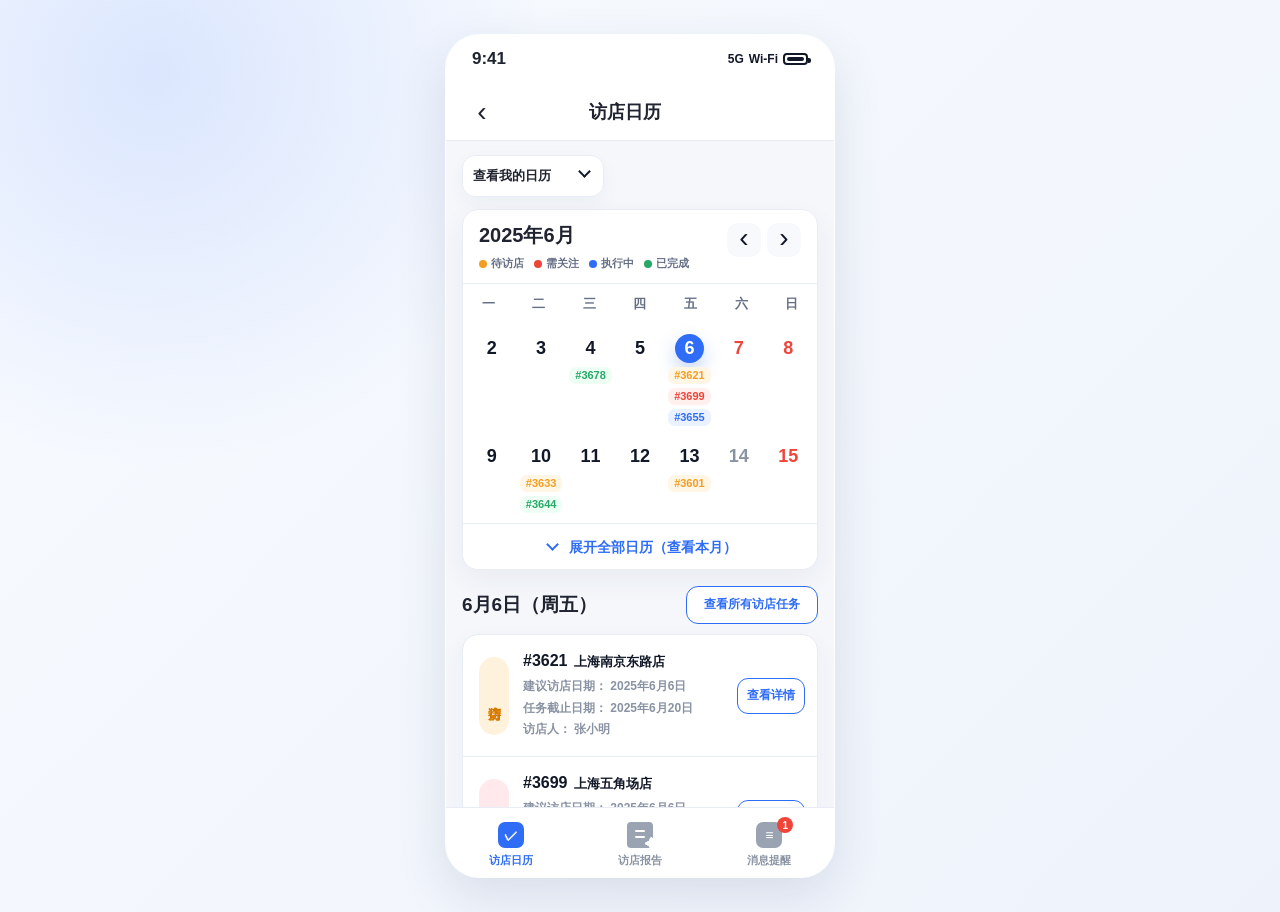
==== index.html @ 5f5a7e53 "separate visual module score" ====
<!doctype html><html lang="zh-CN"><meta charset="utf-8"><meta name="viewport" content="width=device-width,initial-scale=1"><title>访店任务最终交互原型</title><style>html,body{margin:0;min-height:100%;background:#eef1f6;font-family:-apple-system,BlinkMacSystemFont,"Segoe UI",sans-serif}.loading{min-height:100vh;display:grid;place-items:center;color:#4f596a;font-size:16px;font-weight:700}</style><div class="loading">原型加载中...</div><script src="./payload-00.js?v=25fa9afedd"></script><script src="./payload-01.js?v=25fa9afedd"></script><script src="./payload-02.js?v=25fa9afedd"></script><script src="./payload-03.js?v=25fa9afedd"></script><script src="./payload-04.js?v=25fa9afedd"></script><script src="./payload-05.js?v=25fa9afedd"></script><script src="./payload-06.js?v=25fa9afedd"></script><script src="./payload-07.js?v=25fa9afedd"></script><script src="./payload-08.js?v=25fa9afedd"></script><script src="./payload-09.js?v=25fa9afedd"></script><script src="./payload-10.js?v=25fa9afedd"></script><script>(async()=>{try{const data=window.__WATSONS_PAYLOAD__||"";const bytes=Uint8Array.from(atob(data),c=>c.charCodeAt(0));if(!("DecompressionStream"in window)){document.querySelector(".loading").textContent="当前浏览器版本过低，请使用最新版 Chrome、Edge 或 Safari 打开。";return}const stream=new Blob([bytes]).stream().pipeThrough(new DecompressionStream("gzip"));const page=await new Response(stream).text();document.open();document.write(page);document.close()}catch(e){document.querySelector(".loading").textContent="原型加载失败，请刷新后重试。";console.error(e)}})()</script></html>
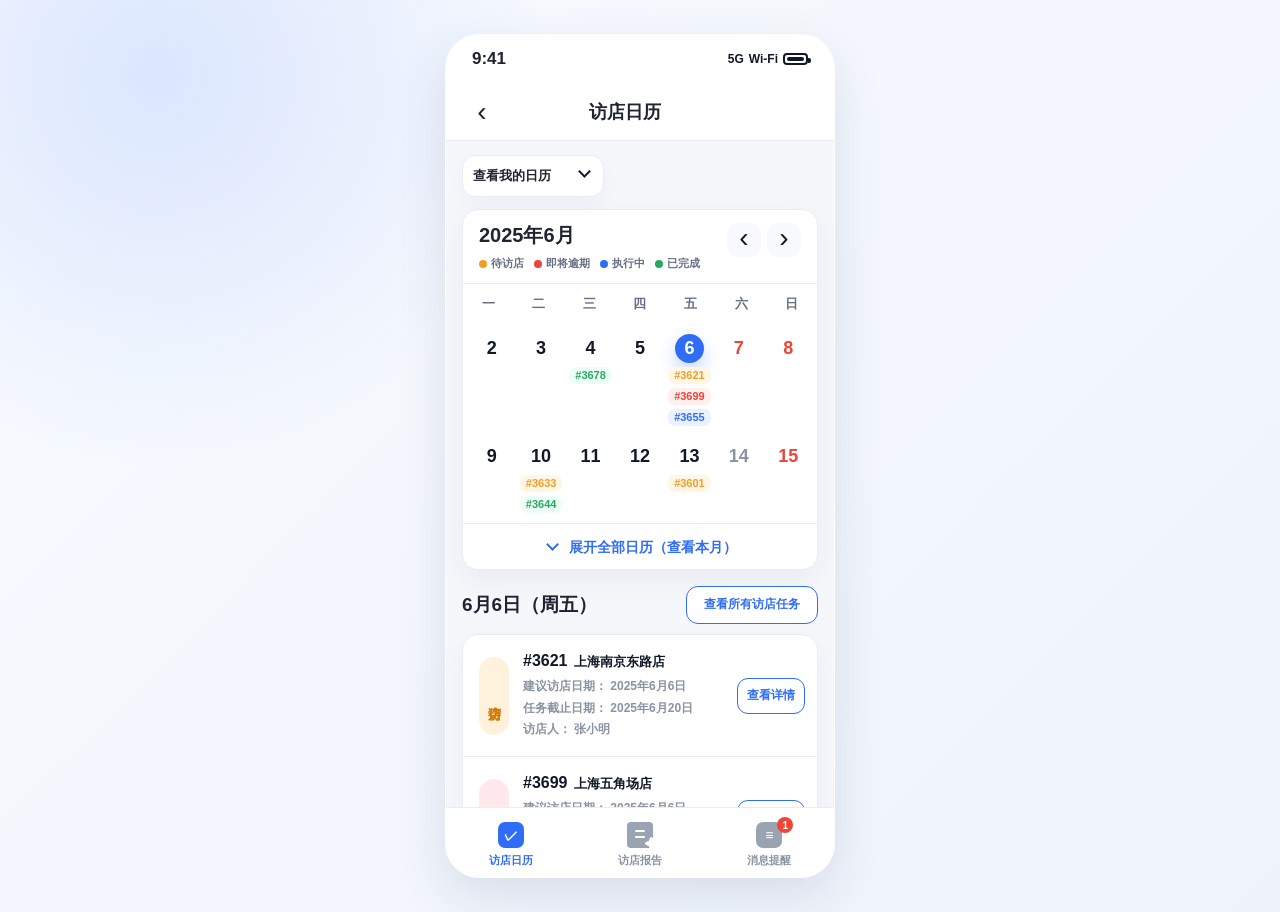
==== commit 7aa60820: "Update visit assistant prototype" ====
--- a/index.html
+++ b/index.html
@@ -1 +1 @@
-<!doctype html><html lang="zh-CN"><meta charset="utf-8"><meta name="viewport" content="width=device-width,initial-scale=1"><title>访店任务最终交互原型</title><style>html,body{margin:0;min-height:100%;background:#eef1f6;font-family:-apple-system,BlinkMacSystemFont,"Segoe UI",sans-serif}.loading{min-height:100vh;display:grid;place-items:center;color:#4f596a;font-size:16px;font-weight:700}</style><div class="loading">原型加载中...</div><script src="./payload-00.js?v=25fa9afedd"></script><script src="./payload-01.js?v=25fa9afedd"></script><script src="./payload-02.js?v=25fa9afedd"></script><script src="./payload-03.js?v=25fa9afedd"></script><script src="./payload-04.js?v=25fa9afedd"></script><script src="./payload-05.js?v=25fa9afedd"></script><script src="./payload-06.js?v=25fa9afedd"></script><script src="./payload-07.js?v=25fa9afedd"></script><script src="./payload-08.js?v=25fa9afedd"></script><script src="./payload-09.js?v=25fa9afedd"></script><script src="./payload-10.js?v=25fa9afedd"></script><script>(async()=>{try{const data=window.__WATSONS_PAYLOAD__||"";const bytes=Uint8Array.from(atob(data),c=>c.charCodeAt(0));if(!("DecompressionStream"in window)){document.querySelector(".loading").textContent="当前浏览器版本过低，请使用最新版 Chrome、Edge 或 Safari 打开。";return}const stream=new Blob([bytes]).stream().pipeThrough(new DecompressionStream("gzip"));const page=await new Response(stream).text();document.open();document.write(page);document.close()}catch(e){document.querySelector(".loading").textContent="原型加载失败，请刷新后重试。";console.error(e)}})()</script></html>+<!doctype html><html lang="zh-CN"><meta charset="utf-8"><meta name="viewport" content="width=device-width,initial-scale=1"><title>访店任务最终交互原型</title><style>html,body{margin:0;min-height:100%;background:#eef1f6;font-family:-apple-system,BlinkMacSystemFont,"Segoe UI",sans-serif}.loading{min-height:100vh;display:grid;place-items:center;color:#4f596a;font-size:16px;font-weight:700}</style><div class="loading">原型加载中...</div><script src="./payload-00.js?v=18751916fa"></script><script src="./payload-01.js?v=18751916fa"></script><script src="./payload-02.js?v=18751916fa"></script><script src="./payload-03.js?v=18751916fa"></script><script src="./payload-04.js?v=18751916fa"></script><script src="./payload-05.js?v=18751916fa"></script><script src="./payload-06.js?v=18751916fa"></script><script src="./payload-07.js?v=18751916fa"></script><script src="./payload-08.js?v=18751916fa"></script><script src="./payload-09.js?v=18751916fa"></script><script>(async()=>{try{const data=window.__WATSONS_PAYLOAD__||"";const bytes=Uint8Array.from(atob(data),c=>c.charCodeAt(0));if (!("DecompressionStream" in window)){document.querySelector(".loading").textContent="当前浏览器版本过低，请使用最新版 Chrome、Edge 或 Safari 打开。";return}const stream=new Blob([bytes]).stream().pipeThrough(new DecompressionStream("gzip"));const page=await new Response(stream).text();document.open();document.write(page);document.close()}catch(e){document.querySelector(".loading").textContent="原型加载失败，请刷新后重试。";console.error(e)}})()</script></html>
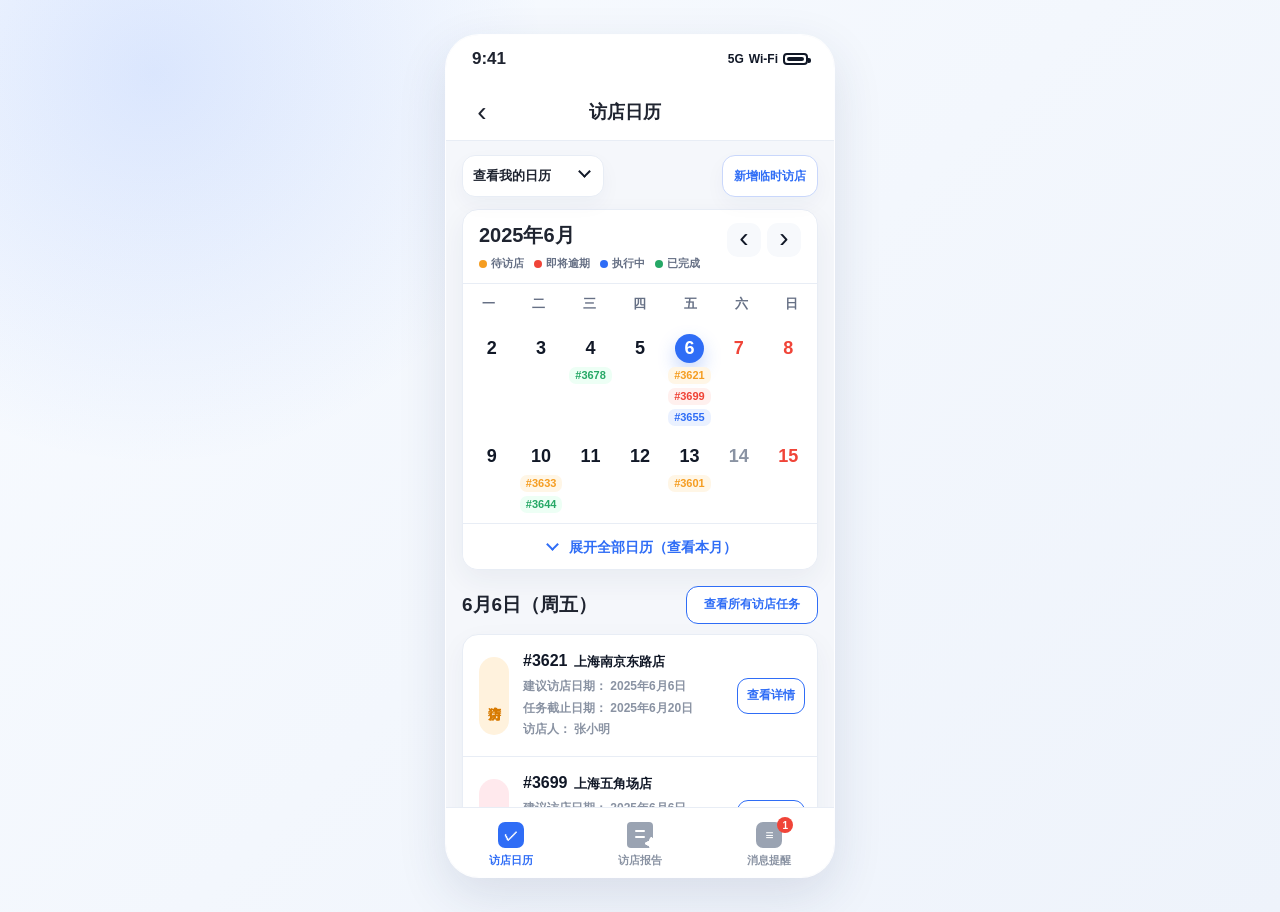
==== commit 1180b861: "Update visit assistant prototype" ====
--- a/index.html
+++ b/index.html
@@ -1 +1 @@
-<!doctype html><html lang="zh-CN"><meta charset="utf-8"><meta name="viewport" content="width=device-width,initial-scale=1"><title>访店任务最终交互原型</title><style>html,body{margin:0;min-height:100%;background:#eef1f6;font-family:-apple-system,BlinkMacSystemFont,"Segoe UI",sans-serif}.loading{min-height:100vh;display:grid;place-items:center;color:#4f596a;font-size:16px;font-weight:700}</style><div class="loading">原型加载中...</div><script src="./payload-00.js?v=18751916fa"></script><script src="./payload-01.js?v=18751916fa"></script><script src="./payload-02.js?v=18751916fa"></script><script src="./payload-03.js?v=18751916fa"></script><script src="./payload-04.js?v=18751916fa"></script><script src="./payload-05.js?v=18751916fa"></script><script src="./payload-06.js?v=18751916fa"></script><script src="./payload-07.js?v=18751916fa"></script><script src="./payload-08.js?v=18751916fa"></script><script src="./payload-09.js?v=18751916fa"></script><script>(async()=>{try{const data=window.__WATSONS_PAYLOAD__||"";const bytes=Uint8Array.from(atob(data),c=>c.charCodeAt(0));if (!("DecompressionStream" in window)){document.querySelector(".loading").textContent="当前浏览器版本过低，请使用最新版 Chrome、Edge 或 Safari 打开。";return}const stream=new Blob([bytes]).stream().pipeThrough(new DecompressionStream("gzip"));const page=await new Response(stream).text();document.open();document.write(page);document.close()}catch(e){document.querySelector(".loading").textContent="原型加载失败，请刷新后重试。";console.error(e)}})()</script></html>+<!doctype html><html lang="zh-CN"><meta charset="utf-8"><meta name="viewport" content="width=device-width,initial-scale=1"><title>访店任务最终交互原型</title><style>html,body{margin:0;min-height:100%;background:#eef1f6;font-family:-apple-system,BlinkMacSystemFont,"Segoe UI",sans-serif}.loading{min-height:100vh;display:grid;place-items:center;color:#4f596a;font-size:16px;font-weight:700}</style><div class="loading">原型加载中...</div><script src="./payload-00.js?v=dee53dd310"></script><script src="./payload-01.js?v=dee53dd310"></script><script src="./payload-02.js?v=dee53dd310"></script><script src="./payload-03.js?v=dee53dd310"></script><script src="./payload-04.js?v=dee53dd310"></script><script src="./payload-05.js?v=dee53dd310"></script><script src="./payload-06.js?v=dee53dd310"></script><script src="./payload-07.js?v=dee53dd310"></script><script src="./payload-08.js?v=dee53dd310"></script><script src="./payload-09.js?v=dee53dd310"></script><script src="./payload-10.js?v=dee53dd310"></script><script src="./payload-11.js?v=dee53dd310"></script><script>(async()=>{try{const data=window.__WATSONS_PAYLOAD__||"";const bytes=Uint8Array.from(atob(data),c=>c.charCodeAt(0));if (!("DecompressionStream" in window)){document.querySelector(".loading").textContent="当前浏览器版本过低，请使用最新版 Chrome、Edge 或 Safari 打开。";return}const stream=new Blob([bytes]).stream().pipeThrough(new DecompressionStream("gzip"));const page=await new Response(stream).text();document.open();document.write(page);document.close()}catch(e){document.querySelector(".loading").textContent="原型加载失败，请刷新后重试。";console.error(e)}})()</script></html>
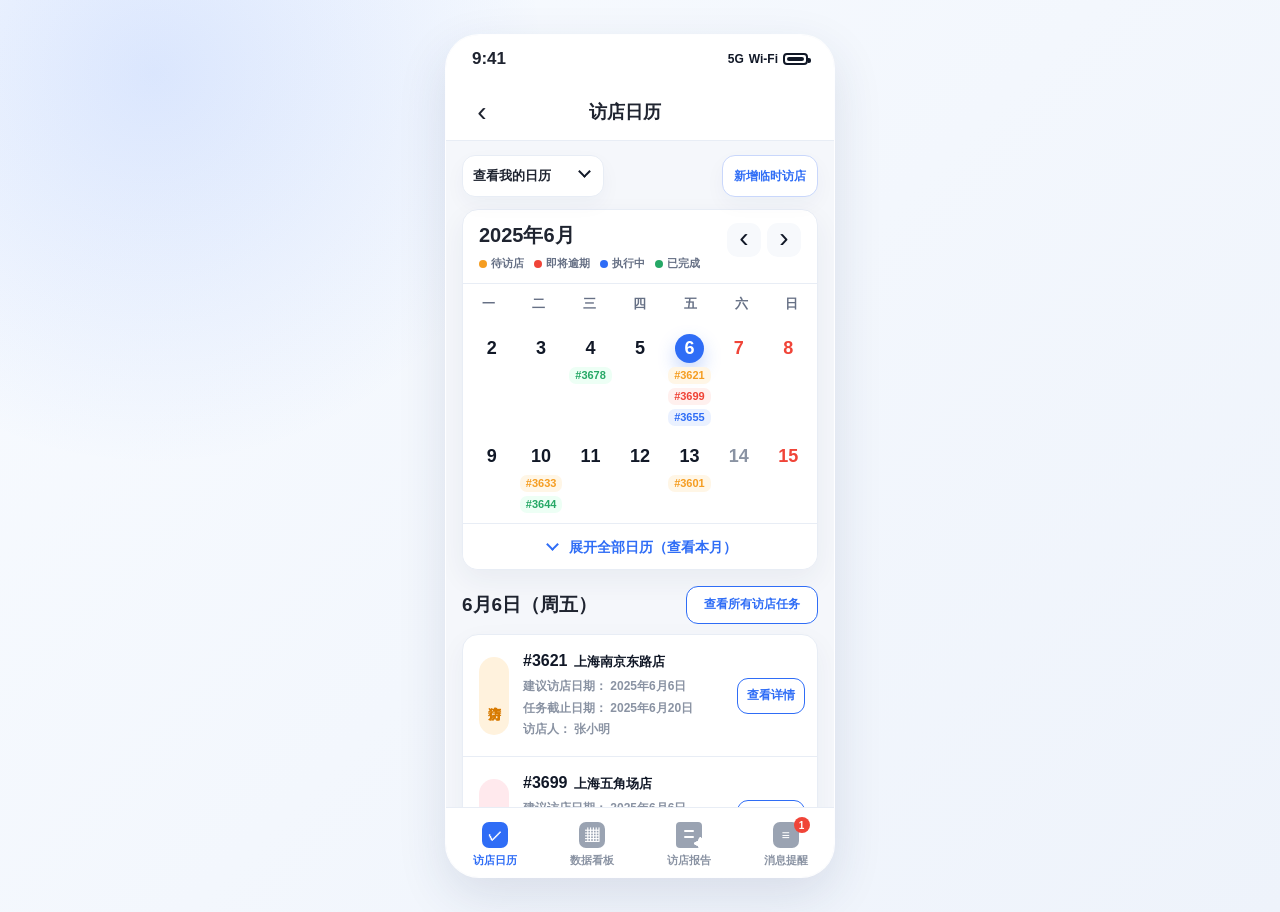
==== commit 8eb0347f: "Sync latest mobile prototype" ====
--- a/index.html
+++ b/index.html
@@ -1 +1,1549 @@
-<!doctype html><html lang="zh-CN"><meta charset="utf-8"><meta name="viewport" content="width=device-width,initial-scale=1"><title>访店任务最终交互原型</title><style>html,body{margin:0;min-height:100%;background:#eef1f6;font-family:-apple-system,BlinkMacSystemFont,"Segoe UI",sans-serif}.loading{min-height:100vh;display:grid;place-items:center;color:#4f596a;font-size:16px;font-weight:700}</style><div class="loading">原型加载中...</div><script src="./payload-00.js?v=dee53dd310"></script><script src="./payload-01.js?v=dee53dd310"></script><script src="./payload-02.js?v=dee53dd310"></script><script src="./payload-03.js?v=dee53dd310"></script><script src="./payload-04.js?v=dee53dd310"></script><script src="./payload-05.js?v=dee53dd310"></script><script src="./payload-06.js?v=dee53dd310"></script><script src="./payload-07.js?v=dee53dd310"></script><script src="./payload-08.js?v=dee53dd310"></script><script src="./payload-09.js?v=dee53dd310"></script><script src="./payload-10.js?v=dee53dd310"></script><script src="./payload-11.js?v=dee53dd310"></script><script>(async()=>{try{const data=window.__WATSONS_PAYLOAD__||"";const bytes=Uint8Array.from(atob(data),c=>c.charCodeAt(0));if (!("DecompressionStream" in window)){document.querySelector(".loading").textContent="当前浏览器版本过低，请使用最新版 Chrome、Edge 或 Safari 打开。";return}const stream=new Blob([bytes]).stream().pipeThrough(new DecompressionStream("gzip"));const page=await new Response(stream).text();document.open();document.write(page);document.close()}catch(e){document.querySelector(".loading").textContent="原型加载失败，请刷新后重试。";console.error(e)}})()</script></html>+<!doctype html>
+<html lang="zh-CN">
+  <head>
+    <meta charset="UTF-8" />
+    <meta name="viewport" content="width=device-width, initial-scale=1.0" />
+    <title>访店任务最终交互原型</title>
+    <link rel="stylesheet" href="./styles.css" />
+    <link rel="stylesheet" href="./final.css" />
+  </head>
+  <body>
+    <main class="stage">
+      <section class="phone" aria-label="访店任务最终交互原型">
+        <div id="calendarPage" class="screen calendar-page">
+          <div class="status">
+            <span>9:41</span>
+            <div class="signal"><span>5G</span><span>Wi-Fi</span><span class="battery"></span></div>
+          </div>
+          <div class="nav calendar-nav">
+            <button type="button" class="back" aria-label="返回">‹</button>
+            <div class="nav-title">访店日历</div>
+          </div>
+
+          <div class="calendar-content">
+            <div class="filter-row">
+              <button class="filter-pill" type="button" data-action="toggle-calendar-mode">
+                <span id="modeLabel">查看我的日历</span>
+                <span class="chevron">⌄</span>
+              </button>
+              <button id="addAdHocButton" class="calendar-add-task-button" type="button" data-action="open-ad-hoc-drawer" hidden>新增临时访店</button>
+              <button id="teamControl" class="filter-pill member-filter" type="button" data-action="toggle-member-panel" hidden>
+                <span id="memberSummary">选择成员</span>
+                <span class="filter-icon"></span>
+              </button>
+            </div>
+            <section class="calendar-card" aria-label="2025年6月访店日历">
+              <div class="month-row">
+                <div class="month-main">
+                  <h2>2025年6月</h2>
+                  <section class="calendar-legend" aria-label="访店任务状态颜色说明">
+                    <span><i class="orange"></i>待访店</span>
+                    <span><i class="red"></i>即将逾期</span>
+                    <span><i class="blue"></i>执行中</span>
+                    <span><i class="green"></i>已完成</span>
+                  </section>
+                </div>
+                <div class="month-arrows"><button type="button">‹</button><button type="button">›</button></div>
+              </div>
+              <div class="week-row">
+                <span>一</span><span>二</span><span>三</span><span>四</span><span>五</span><span>六</span><span>日</span>
+              </div>
+              <div id="calendarGrid" class="calendar-grid"></div>
+              <button id="calendarToggle" class="calendar-toggle" type="button" data-action="toggle-expand"></button>
+            </section>
+
+            <section class="list-header">
+              <h2>6月6日（周五）</h2>
+              <button id="allTasksButton" class="outline-action" type="button" data-action="open-task-list">查看所有访店任务</button>
+            </section>
+            <nav id="teamStatusFilter" class="status-filter" aria-label="团队任务状态筛选" hidden>
+              <button class="active" type="button" data-action="filter-status" data-status-filter="all">全部 <span>5</span></button>
+              <button type="button" data-action="filter-status" data-status-filter="red">即将逾期 <span>1</span></button>
+              <button type="button" data-action="filter-status" data-status-filter="orange">待访店 <span>2</span></button>
+              <button type="button" data-action="filter-status" data-status-filter="blue">执行中 <span>1</span></button>
+              <button type="button" data-action="filter-status" data-status-filter="green">已完成 <span>1</span></button>
+            </nav>
+
+            <section id="taskList" class="calendar-task-list" aria-label="6月6日访店任务"></section>
+          </div>
+
+          <div id="modeMenu" class="mode-menu" hidden>
+            <button type="button" data-mode="mine">查看我的日历</button>
+            <button type="button" data-mode="team">查看团队日历</button>
+          </div>
+
+          <div id="memberPanel" class="panel-backdrop" hidden>
+            <div class="member-panel" role="dialog" aria-label="选择成员">
+              <div class="panel-header">
+                <strong>选择成员</strong>
+                <button type="button" class="icon-button" data-action="close-member-panel" aria-label="关闭">×</button>
+              </div>
+              <div class="tree">
+                <label class="tree-row level-1">
+                  <input type="checkbox" checked disabled />
+                  <span>Sucy He</span>
+                </label>
+                <label class="tree-row level-2">
+                  <input type="checkbox" checked disabled />
+                  <span>张小明</span>
+                </label>
+                <label class="tree-row level-3">
+                  <input type="checkbox" value="李四" />
+                  <span>李四</span>
+                </label>
+                <label class="tree-row level-3">
+                  <input type="checkbox" value="王洋" />
+                  <span>王洋</span>
+                </label>
+                <label class="tree-row level-3">
+                  <input type="checkbox" value="张伟" />
+                  <span>张伟</span>
+                </label>
+              </div>
+              <button type="button" class="primary-action" data-action="apply-members">确定</button>
+            </div>
+          </div>
+
+          <div id="adHocTaskDrawer" class="task-tag-backdrop" hidden>
+            <button class="task-tag-mask" type="button" data-action="close-ad-hoc-drawer" aria-label="关闭创建临访任务"></button>
+            <section class="task-tag-drawer ad-hoc-drawer" role="dialog" aria-modal="true" aria-labelledby="adHocTaskDrawerTitle">
+              <div class="drawer-handle" aria-hidden="true"></div>
+              <header class="task-tag-drawer-head">
+                <div>
+                  <h2 id="adHocTaskDrawerTitle">创建临时访店任务</h2>
+                </div>
+                <button type="button" data-action="close-ad-hoc-drawer" aria-label="关闭">×</button>
+              </header>
+              <div class="ad-hoc-form">
+                <label for="adHocStore">选择门店</label>
+                <select id="adHocStore" aria-label="选择门店">
+                  <option>上海南京东路店</option>
+                  <option>上海静安寺店</option>
+                  <option>上海中山公园店</option>
+                </select>
+                <label for="adHocVisitDate">访店日期</label>
+                <input id="adHocVisitDate" type="date" min="2025-06-06" max="2025-06-20" value="2025-06-06" />
+                <p id="adHocTaskError" class="ad-hoc-error" hidden>请选择当天至未来14天内的日期</p>
+                <div class="ad-hoc-check-section">
+                  <div class="ad-hoc-check-head">
+                    <label for="adHocCheckItemSearch">选择检查项 <span id="adHocCheckItemCount">已选 0 项</span></label>
+                    <button type="button" class="ad-hoc-select-all" data-action="select-all-ad-hoc-check-items">全选</button>
+                  </div>
+                  <div class="ad-hoc-check-search">
+                    <span class="search-icon" aria-hidden="true"></span>
+                    <input id="adHocCheckItemSearch" type="search" placeholder="搜索检查项" autocomplete="off" />
+                  </div>
+                  <div id="adHocCheckItems" class="ad-hoc-check-list" role="group" aria-label="可选检查项"></div>
+                  <p id="adHocCheckItemError" class="ad-hoc-error" hidden>请至少选择 1 项检查项</p>
+                  <template id="adHocCheckItemTemplate"><label data-action="toggle-ad-hoc-check-item"></label></template>
+                </div>
+              </div>
+              <div class="task-tag-drawer-actions">
+                <button type="button" class="drawer-cancel" data-action="close-ad-hoc-drawer">取消</button>
+                <button type="button" class="drawer-submit" data-action="submit-ad-hoc-task">创建临访任务</button>
+              </div>
+            </section>
+          </div>
+
+          <nav class="tabbar">
+            <div class="tab" data-tab="calendar" data-action="back-to-calendar"><b>✓</b><span>访店日历</span></div>
+            <div class="tab" data-tab="dashboard" data-action="open-dashboard"><b>▦</b><span>数据看板</span></div>
+            <div class="tab" data-tab="report" data-action="open-report-list"><b>▣</b><span>访店报告</span></div>
+            <div class="tab" data-tab="message"><span class="badge">1</span><b>≡</b><span>消息提醒</span></div>
+          </nav>
+        </div>
+
+        <div id="dashboardPage" class="screen dashboard-page" hidden>
+          <div class="status">
+            <span>9:41</span>
+            <div class="signal"><span>5G</span><span>Wi-Fi</span><span class="battery"></span></div>
+          </div>
+          <div class="nav dashboard-nav">
+            <button type="button" class="back" data-action="back-from-dashboard" aria-label="返回访店日历">‹</button>
+            <div class="nav-title">数据看板</div>
+            <button class="dashboard-refresh" type="button" data-action="refresh-dashboard" aria-label="刷新数据">↻</button>
+          </div>
+          <div class="dashboard-content">
+            <div class="dashboard-filter-bar" aria-label="看板首屏筛选">
+              <button id="dashboardStructureFilter" class="dashboard-filter-control" type="button" data-action="open-dashboard-filter-drawer" data-dashboard-focus="structure">
+                <span class="filter-control-icon structure-icon">⌘</span>
+                <span><small>架构</small><strong id="dashboardStructureValue">CM · 4人</strong></span>
+                <i>⌄</i>
+              </button>
+              <button id="dashboardTimeFilter" class="dashboard-filter-control" type="button" data-action="open-dashboard-filter-drawer" data-dashboard-focus="time">
+                <span class="filter-control-icon time-icon">◷</span>
+                <span><small>时间</small><strong id="dashboardTimeValue">近14天</strong></span>
+                <i>⌄</i>
+              </button>
+            </div>
+
+            <section class="dashboard-section dashboard-core-section" aria-labelledby="dashboardCoreTitle">
+              <div class="dashboard-section-head">
+                <div><h2 id="dashboardCoreTitle">业务总览</h2></div>
+                <span class="dashboard-scope-label">核心指标</span>
+              </div>
+              <div class="dashboard-metric-grid">
+                <article class="dashboard-metric-card"><span class="metric-icon blue">店</span><small>店铺总数</small><strong>86</strong><em>权限范围内</em></article>
+                <article class="dashboard-metric-card"><span class="metric-icon green">访</span><small>访店总数</small><strong>85</strong><em>近14天已完成</em></article>
+                <article class="dashboard-metric-card emphasis"><span class="metric-icon orange">率</span><small>访店覆盖率</small><strong>99<span>%</span></strong><em>已访店 / 应访店</em></article>
+                <article class="dashboard-metric-card"><span class="metric-icon red">调</span><small>需整改店铺数</small><strong>68</strong><em>存在未闭环问题</em></article>
+                <article class="dashboard-metric-card"><span class="metric-icon violet">✓</span><small>已整改店铺数</small><strong>17</strong><em>已完成批核</em></article>
+                <article class="dashboard-metric-card emphasis"><span class="metric-icon pink">率</span><small>店铺整改完成率</small><strong>25<span>%</span></strong><em>已整改 / 需整改</em></article>
+              </div>
+            </section>
+
+            <section class="dashboard-alert-card" aria-label="异常情况">
+              <span class="alert-mark">!</span>
+              <div><strong>异常情况</strong><p>3 家门店任务即将逾期，12 项整改待跟进</p></div>
+              <button type="button" data-action="open-task-list">查看</button>
+            </section>
+
+            <section class="dashboard-section dashboard-ranking-section" aria-labelledby="dashboardRankingTitle">
+              <div class="dashboard-section-head">
+                <div><h2 id="dashboardRankingTitle">区域排行榜</h2></div>
+                <button class="dashboard-drill-back" type="button" data-action="drill-dashboard-region" data-drill="back" hidden>返回上级</button>
+              </div>
+              <div class="dashboard-ranking-tabs" role="tablist" aria-label="排行榜指标">
+                <button class="active" type="button" data-action="switch-dashboard-ranking" data-ranking="coverage">访店覆盖率</button>
+                <button type="button" data-action="switch-dashboard-ranking" data-ranking="rectification">整改完成率</button>
+              </div>
+              <div id="dashboardRankingList" class="dashboard-ranking-list"></div>
+            </section>
+
+            <section class="dashboard-section dashboard-issue-section" aria-labelledby="dashboardIssueTitle">
+              <div class="dashboard-section-head"><div><span class="dashboard-eyebrow">问题分布</span><h2 id="dashboardIssueTitle">高频问题 TOP10</h2></div><span class="dashboard-count-label">整改次数</span></div>
+              <div id="dashboardIssueList" class="dashboard-issue-list"></div>
+            </section>
+          </div>
+
+          <div id="dashboardMoreDrawer" class="dashboard-drawer-backdrop" hidden>
+            <button class="dashboard-drawer-mask" type="button" data-action="close-dashboard-filter-drawer" aria-label="关闭看板筛选"></button>
+            <section class="dashboard-more-drawer" role="dialog" aria-modal="true" aria-labelledby="dashboardDrawerTitle">
+              <div class="drawer-handle" aria-hidden="true"></div>
+              <header class="dashboard-drawer-head"><div><h2 id="dashboardDrawerTitle">数据看板筛选</h2></div><button type="button" data-action="close-dashboard-filter-drawer" aria-label="关闭">×</button></header>
+              <div class="dashboard-drawer-scroll">
+                <section class="dashboard-filter-group" data-dashboard-group="structure">
+                  <div class="dashboard-filter-group-head"><strong>架构</strong><span>先选身份，再选人员</span></div>
+                  <div id="dashboardIdentityChoices" class="dashboard-identity-choices" aria-label="选择身份">
+                    <button type="button" data-action="choose-dashboard-identity" data-identity="SOC">SOC</button>
+                    <button class="selected" type="button" data-action="choose-dashboard-identity" data-identity="CM">CM</button>
+                    <button type="button" data-action="choose-dashboard-identity" data-identity="AM">AM</button>
+                    <button type="button" data-action="choose-dashboard-identity" data-identity="STORE">STORE</button>
+                  </div>
+                  <div id="dashboardPersonnelList" class="dashboard-personnel-list" aria-label="选择人员"></div>
+                  <p class="dashboard-architecture-tip">支持多选；默认展示当前身份下的全部人员</p>
+                </section>
+                <section class="dashboard-filter-group"><div class="dashboard-filter-group-head"><strong>门店类型</strong><span>可多选</span></div><div class="dashboard-choice-wrap"><button class="selected" type="button" data-action="choose-dashboard-filter" data-filter-key="storeType" data-filter-value="实体店">实体店</button><button type="button" data-action="choose-dashboard-filter" data-filter-key="storeType" data-filter-value="快闪店">快闪店</button><button type="button" data-action="choose-dashboard-filter" data-filter-key="storeType" data-filter-value="闪电仓">闪电仓</button></div></section>
+                <section class="dashboard-filter-group"><div class="dashboard-filter-group-head"><strong>访店角色</strong><span>谁去访店</span></div><div class="dashboard-choice-wrap"><button class="selected" type="button" data-action="choose-dashboard-filter" data-filter-key="role" data-filter-value="AM">AM</button><button class="selected" type="button" data-action="choose-dashboard-filter" data-filter-key="role" data-filter-value="CM">CM</button></div></section>
+                <section class="dashboard-filter-group"><div class="dashboard-filter-group-head"><strong>访店模板</strong><span>可多选</span></div><div class="dashboard-choice-wrap"><button class="selected" type="button" data-action="choose-dashboard-filter" data-filter-key="template" data-filter-value="全部模板">全部模板</button><button type="button" data-action="choose-dashboard-filter" data-filter-key="template" data-filter-value="AM常规访店">AM常规访店</button><button type="button" data-action="choose-dashboard-filter" data-filter-key="template" data-filter-value="CM管理访店">CM管理访店</button></div></section>
+                <section class="dashboard-filter-group"><div class="dashboard-filter-group-head"><strong>访店计划</strong><span>可多选</span></div><div class="dashboard-choice-wrap"><button class="selected" type="button" data-action="choose-dashboard-filter" data-filter-key="plan" data-filter-value="全部计划">全部计划</button><button type="button" data-action="choose-dashboard-filter" data-filter-key="plan" data-filter-value="PLAN-2026Q1">PLAN-2026Q1</button></div></section>
+                <section class="dashboard-filter-group" data-dashboard-group="time"><div class="dashboard-filter-group-head"><strong>时间</strong><span>默认近14天</span></div><div class="dashboard-choice-grid dashboard-time-choices"><button type="button" data-action="choose-dashboard-filter" data-filter-key="time" data-filter-value="近7天">近7天</button><button class="selected" type="button" data-action="choose-dashboard-filter" data-filter-key="time" data-filter-value="近14天">近14天</button><button type="button" data-action="choose-dashboard-filter" data-filter-key="time" data-filter-value="近30天">近30天</button><button type="button" data-action="choose-dashboard-filter" data-filter-key="time" data-filter-value="本月">本月</button><button type="button" data-action="choose-dashboard-filter" data-filter-key="time" data-filter-value="自定义">自定义</button></div><div class="dashboard-custom-date" data-dashboard-custom-date hidden><label><span>开始日期</span><input type="date" data-dashboard-date="customStart" value="2026-09-16" /></label><span class="dashboard-date-separator">至</span><label><span>结束日期</span><input type="date" data-dashboard-date="customEnd" value="2026-09-29" /></label></div></section>
+                <section class="dashboard-filter-group"><div class="dashboard-filter-group-head"><strong>任务类型</strong><span>默认固定循环任务</span></div><div class="dashboard-choice-wrap"><button class="selected" type="button" data-action="choose-dashboard-filter" data-filter-key="taskType" data-filter-value="循环">循环</button><button type="button" data-action="choose-dashboard-filter" data-filter-key="taskType" data-filter-value="自检">自检</button><button type="button" data-action="choose-dashboard-filter" data-filter-key="taskType" data-filter-value="一次性">一次性</button></div></section>
+              </div>
+              <div class="dashboard-drawer-actions"><button type="button" class="drawer-cancel" data-action="reset-dashboard-filters">重置</button><button type="button" class="drawer-submit" data-action="apply-dashboard-filters">确定</button></div>
+            </section>
+          </div>
+        </div>
+
+        <div id="taskListPage" class="screen task-page" hidden>
+          <div class="status">
+            <span>9:41</span>
+            <div class="signal"><span>5G</span><span>Wi-Fi</span><span class="battery"></span></div>
+          </div>
+          <div class="nav">
+            <button type="button" class="back" data-action="back-to-calendar" aria-label="返回">‹</button>
+            <div class="nav-title">访店任务</div>
+            <div></div>
+          </div>
+          <div class="content task-content">
+            <div class="search-box">按门店编号和门店名称搜索</div>
+            <nav class="task-tabs" aria-label="任务分类">
+              <button class="is-active" type="button" data-action="switch-task-status-tab" data-task-status-tab="todo">待办任务 <span>12</span></button>
+              <button type="button" data-action="switch-task-status-tab" data-task-status-tab="done">已办任务 <span>86</span></button>
+              <button type="button" data-action="switch-task-status-tab" data-task-status-tab="other">其他 <span>5</span></button>
+            </nav>
+            <div class="task-tag-filter-row" aria-label="门店标签筛选">
+              <button class="task-tag-chip" type="button" data-action="quick-task-tag-filter" data-tag-option="凤凰店">凤凰店</button>
+              <button class="task-tag-chip" type="button" data-action="quick-task-tag-filter" data-tag-option="亏损店">亏损店</button>
+              <button class="task-tag-all" type="button" data-action="open-task-tag-filter">更多</button>
+            </div>
+            <div class="task-card" data-store-tags="凤凰店|亏损店">
+              <div class="task-card-top">
+                <span class="task-type">一次性访店</span>
+                <button class="store-tag-summary" type="button" data-action="toggle-store-tags" data-store-name="249 SH浦东96广场" data-store-tags="凤凰店|亏损店">凤凰店 <span>+1</span></button>
+                <span class="task-temp-badge">临访</span>
+                <span class="task-state red">即将逾期</span>
+              </div>
+              <h2>249 SH浦东96广场</h2>
+              <div class="task-date-list">
+                <p><span class="date-icon"></span>建议访店日期：2026-07-03</p>
+                <p><span class="date-icon"></span>任务截止日期：2026-07-11</p>
+              </div>
+              <button type="button" data-action="open-detail">开始任务</button>
+            </div>
+            <div class="task-card" data-store-tags="亏损店">
+              <div class="task-card-top">
+                <span class="task-type">周期性访店</span>
+                <button class="store-tag-summary" type="button" data-action="toggle-store-tags" data-store-name="3102 SH徐家汇港汇" data-store-tags="亏损店">亏损店</button>
+                <span class="task-state blue">执行中</span>
+              </div>
+              <h2>3102 SH徐家汇港汇</h2>
+              <div class="task-date-list">
+                <p><span class="date-icon"></span>建议访店日期：2026-07-05</p>
+                <p><span class="date-icon"></span>任务截止日期：2026-07-13</p>
+              </div>
+              <button type="button" data-action="open-detail">继续任务</button>
+            </div>
+            <div class="task-card" data-store-tags="凤凰店">
+              <div class="task-card-top">
+                <span class="task-type">一次性访店</span>
+                <button class="store-tag-summary" type="button" data-action="toggle-store-tags" data-store-name="813 CDSM城市广场" data-store-tags="凤凰店">凤凰店</button>
+                <span class="task-state orange">待访店</span>
+              </div>
+              <h2>813 CDSM城市广场</h2>
+              <div class="task-date-list">
+                <p><span class="date-icon"></span>建议访店日期：2026-07-06</p>
+                <p><span class="date-icon"></span>任务截止日期：2026-07-14</p>
+              </div>
+              <button type="button" data-action="open-detail">开始任务</button>
+            </div>
+            <div class="task-card" data-store-tags="亏损店|凤凰店">
+              <div class="task-card-top">
+                <span class="task-type">周期性访店</span>
+                <button class="store-tag-summary" type="button" data-action="toggle-store-tags" data-store-name="4666 LY兰山万达广场" data-store-tags="亏损店|凤凰店">亏损店 <span>+1</span></button>
+                <span class="task-state green">已完成</span>
+              </div>
+              <h2>4666 LY兰山万达广场</h2>
+              <div class="task-date-list">
+                <p><span class="date-icon"></span>建议访店日期：2026-07-03</p>
+                <p><span class="date-icon"></span>任务截止日期：2026-07-17</p>
+              </div>
+              <button type="button" data-action="open-generated-report-readonly">查看报告</button>
+            </div>
+          </div>
+          <nav class="tabbar">
+            <div class="tab" data-tab="calendar" data-action="back-to-calendar"><b>✓</b><span>访店日历</span></div>
+            <div class="tab" data-tab="dashboard" data-action="open-dashboard"><b>▦</b><span>数据看板</span></div>
+            <div class="tab" data-tab="report" data-action="open-report-list"><b>▣</b><span>访店报告</span></div>
+            <div class="tab" data-tab="message"><span class="badge">1</span><b>≡</b><span>消息提醒</span></div>
+          </nav>
+        </div>
+
+        <div id="detailPage" class="screen detail-page" hidden>
+          <div class="status">
+            <span>15:43</span>
+            <div class="signal"><span>5G</span><span class="battery"></span></div>
+          </div>
+          <div class="nav">
+            <button type="button" class="back" data-action="back-to-calendar" aria-label="返回">‹</button>
+            <div class="nav-title">任务详情</div>
+            <div class="catalog-btn">•••</div>
+          </div>
+          <div class="detail-content">
+            <div class="store-tags"><span>STORE #10166</span><span class="tag-pending">◷ 待访店</span><button class="detail-store-tag-summary" type="button" data-action="toggle-store-tags" data-store-name="GDGZ天河城" data-store-tags="凤凰店|亏损店">凤凰店 <span>+1</span></button><span id="detailAdHocBadge" class="tag-adhoc" hidden>临访</span></div>
+            <div class="detail-store-head">
+              <div><h2 class="store-title">GDGZ天河城</h2><div class="store-location">⌖ 广东省广州市天河区</div></div>
+              <button class="detail-visit-action" type="button" data-action="start-visit">开始访店</button>
+            </div>
+            <button class="preview-card actionable" type="button" data-action="open-preview">
+              <strong>本次检查项预览</strong>
+              <div id="detailPreviewCount" class="metric">8 项</div>
+              <div id="detailPreviewHint" class="hint">查看此次访店需要完成的测评项目及数量</div>
+              <div class="arrow">›</div>
+            </button>
+            <button class="previous-report-btn" type="button" data-action="open-previous-visit-report">查看上次访店报告<i>›</i></button>
+            <button id="amHistoryReportEntry" class="previous-report-btn am-report-entry" type="button" data-action="open-am-history-report">查看上次 AM 访店报告<i>›</i></button>
+            <div class="task-info">
+              <div class="task-row">
+                <div class="task-icon orange">◷</div>
+                <div><small>任务周期</small><strong>建议访店日期：<span id="suggestedVisitDate">2026-06-16</span></strong><strong>任务截止日期：2026-06-30</strong></div>
+              </div>
+              <div class="task-row">
+                <div class="task-icon purple">☷</div>
+                <div><small>当前访店人</small><strong>Linney</strong></div>
+              </div>
+              <div class="task-row">
+                <div class="task-icon">▤</div>
+                <div><small>任务来源（访店计划）</small><strong>AM访店checkList检查</strong><small>计划编号：PLAN-20260610-002</small></div>
+              </div>
+            </div>
+            <div class="detail-actions">
+              <button class="detail-action-card date" type="button" data-action="open-date-drawer">
+                <svg class="action-icon" viewBox="0 0 24 24" aria-hidden="true">
+                  <rect x="3.5" y="5" width="17" height="15.5" rx="2.5"></rect>
+                  <path d="M7.5 3v4M16.5 3v4M3.5 9.5h17"></path>
+                  <path d="M8 13h2M14 13h2M8 17h2M14 17h2"></path>
+                </svg>
+                <strong>修改访店日期</strong>
+              </button>
+              <button class="detail-action-card transfer" type="button">
+                <svg class="action-icon" viewBox="0 0 1024 1024" aria-hidden="true">
+                  <path fill="currentColor" stroke="none" d="M512 0C343.04 0 204.8 138.24 204.8 307.2c0 102.4 51.2 194.56 133.12 250.88C153.6 619.52 15.36 783.36 0 977.92c0 25.6 15.36 46.08 40.96 46.08H51.2c20.48 0 35.84-15.36 40.96-35.84 20.48-209.92 199.68-373.76 419.84-373.76 66.56 0 128-20.48 174.08-56.32C768 501.76 819.2 409.6 819.2 307.2c0-168.96-138.24-307.2-307.2-307.2z m0 527.36c-122.88 0-220.16-97.28-220.16-220.16S389.12 87.04 512 87.04s220.16 97.28 220.16 220.16c0 117.76-97.28 220.16-220.16 220.16zM1009.0496 733.5936l-114.5856-106.0352c-29.9008-27.648-84.6848-9.216-84.6848 32.256v46.08c-44.8512 13.824-104.6016 46.08-149.504 87.6032-54.784 55.296-54.784 129.0752-29.8496 230.5024 4.9664-23.04 54.784-64.512 84.6848-96.768a175.104 175.104 0 0 1 94.6688-55.3472c0 41.472 49.8176 59.904 84.6848 32.256l114.5856-105.984c19.968-18.432 19.968-50.7392 0-64.5632z m-139.4688 110.592v-36.864h-34.9184c-74.752 4.608-134.5024 41.472-169.3696 82.944l-4.9664 4.6592c9.9328-23.04 24.8832-46.08 44.8512-64.512 44.8-41.472 99.6352-69.1712 144.4352-78.3872l24.9344-4.608v-59.904l84.6848 78.336-89.6512 78.336z"></path>
+                </svg>
+                <strong>任务转办</strong>
+              </button>
+              <button class="detail-action-card report" type="button">
+                <svg class="action-icon" viewBox="0 0 24 24" aria-hidden="true">
+                  <path d="M5 3.5h10.5A2.5 2.5 0 0 1 18 6v5"></path>
+                  <path d="M5 3.5A2.5 2.5 0 0 0 2.5 6v12A2.5 2.5 0 0 0 5 20.5h5"></path>
+                  <path d="M6.5 8h7"></path>
+                  <path d="M6.5 12h5.5"></path>
+                  <path d="M6.5 16h3"></path>
+                  <path d="M13.5 19.5l1-3.6 4.7-4.7a1.5 1.5 0 0 1 2.1 2.1l-4.7 4.7-3.1 1.5z"></path>
+                  <path d="M17.9 12.5l2.1 2.1"></path>
+                </svg>
+                <strong>申请撤访</strong>
+              </button>
+            </div>
+          </div>
+          <div id="visitDateDrawer" class="visit-date-backdrop" hidden>
+            <button class="visit-date-mask" type="button" data-action="close-date-drawer" aria-label="关闭修改访店日期抽屉"></button>
+            <section class="visit-date-drawer" role="dialog" aria-modal="true" aria-labelledby="visitDateDrawerTitle">
+              <div class="drawer-handle" aria-hidden="true"></div>
+              <header class="visit-date-drawer-head">
+                <div>
+                  <h2 id="visitDateDrawerTitle">修改访店日期</h2>
+                  <p>任务开始前可修改，提交后将保留本次修改记录</p>
+                </div>
+                <button class="drawer-close" type="button" data-action="close-date-drawer" aria-label="关闭">×</button>
+              </header>
+              <div class="current-visit-date">
+                <span>当前建议访店日期</span>
+                <strong id="drawerCurrentVisitDate">2026-06-16</strong>
+              </div>
+              <div class="visit-date-form">
+                <label for="newVisitDate">修改后访店日期</label>
+                <input id="newVisitDate" type="date" value="2026-06-18" min="2026-06-11" max="2026-06-30" />
+                <label for="visitDateReason">修改原因 <em>必填</em></label>
+                <textarea id="visitDateReason" placeholder="请说明修改访店日期的原因"></textarea>
+                <p id="visitDateError" class="visit-date-error" hidden>请输入修改原因</p>
+              </div>
+              <button class="history-toggle" type="button" data-action="toggle-date-history" aria-expanded="false">
+                <span>修改历史</span><span>1 条记录</span><i>⌄</i>
+              </button>
+              <div id="visitDateHistory" class="reschedule-history" hidden>
+                <div class="history-item">
+                  <div class="history-date-row"><span>原建议访店日期</span><strong>2026-06-15</strong></div>
+                  <div class="history-date-row"><span>修改后访店日期</span><strong>2026-06-16</strong></div>
+                  <p>修改原因：店长临时参加区域会议，访店日期顺延。</p>
+                </div>
+              </div>
+              <div class="visit-date-actions">
+                <button class="drawer-cancel" type="button" data-action="close-date-drawer">取消</button>
+                <button class="drawer-submit" type="button" data-action="submit-date-change">提交修改</button>
+              </div>
+            </section>
+          </div>
+          <nav class="tabbar">
+            <div class="tab" data-tab="calendar" data-action="back-to-calendar"><b>✓</b><span>访店日历</span></div>
+            <div class="tab" data-tab="dashboard" data-action="open-dashboard"><b>▦</b><span>数据看板</span></div>
+            <div class="tab" data-tab="report" data-action="open-report-list"><b>▣</b><span>访店报告</span></div>
+            <div class="tab" data-tab="message"><span class="badge">1</span><b>≡</b><span>消息提醒</span></div>
+          </nav>
+        </div>
+
+        <div id="amHistoryReportPage" class="screen generated-report-page am-history-report-page" hidden>
+          <div class="status">
+            <span>9:41</span>
+            <div class="signal"><span>5G</span><span>Wi-Fi</span><span class="battery"></span></div>
+          </div>
+          <div class="nav">
+            <button type="button" class="back" data-action="back-from-am-history-report" aria-label="返回">‹</button>
+            <div class="nav-title">访店报告详情</div>
+            <div></div>
+          </div>
+          <div class="content report-detail-content">
+            <section class="report-overview-card">
+              <div class="section-title">报告总览</div>
+              <div class="overview-grid">
+                <div><span>计划编号</span><strong>PLN-2026001</strong></div>
+                <div><span>门店编号</span><strong>2749</strong></div>
+                <div><span>门店名称</span><strong>BJ远洋乐堤港</strong></div>
+                <div><span>访店人员</span><strong>张访店</strong></div>
+                <div><span>检查模板</span><strong>2026Q1常规循环访店AM</strong></div>
+                <div><span>模板类型</span><strong>循环周期任务</strong></div>
+              </div>
+            </section>
+            <section class="report-section-card ai-summary-card">
+              <div class="section-title sparkle">AI总结</div>
+              <p>门店整体执行良好，春季新品陈列和服务礼仪表现稳定，需重点跟进三处视觉陈列及物料完整性问题。</p>
+              <p>建议将新品体验桌向主通道前移，并在收银区增加会员换购提示，提升高峰时段转化效率。</p>
+            </section>
+            <section class="report-section-card highlight-card">
+              <div class="section-title green-title">访店亮点</div>
+              <p>1. 门店春季新品陈列严格执行 POG 阵列图手册，视觉动线流畅。</p>
+              <p>2. 前台员工服务礼仪标准，主动招呼率达 100%。</p>
+              <div class="thumbs"><div class="thumb store-a"></div></div>
+            </section>
+            <section class="report-section-card issue-card">
+              <div class="section-title red-title">需调整内容</div>
+              <p>1. 入口活动标签边角卷起，需重新补贴并复核。</p>
+              <p>2. 促销商品未放置在主视觉区域，部分促销标签缺失。</p>
+              <p>3. 货架中段排面不够饱满，需按促销优先级补齐。</p>
+              <div class="thumbs"><div class="thumb store-b"></div><div class="thumb store-a"></div><div class="thumb store-c"></div></div>
+            </section>
+            <section id="amVisitResultDetail" class="report-section-card visit-result-detail" aria-labelledby="amVisitResultTitle">
+              <div class="visit-result-heading">
+                <div><h2 id="amVisitResultTitle">访店结果详情</h2></div>
+                <span>2026-06-08</span>
+              </div>
+              <div id="amVisitResultModules" class="visit-result-modules"></div>
+            </section>
+          </div>
+          <nav class="tabbar">
+            <div class="tab" data-tab="calendar" data-action="back-to-calendar"><b>✓</b><span>访店日历</span></div>
+            <div class="tab" data-tab="dashboard" data-action="open-dashboard"><b>▦</b><span>数据看板</span></div>
+            <div class="tab active" data-tab="report"><b>▣</b><span>访店报告</span></div>
+            <div class="tab" data-tab="message"><span class="badge">1</span><b>≡</b><span>消息提醒</span></div>
+          </nav>
+        </div>
+
+        <div id="relatedCheckItemsPage" class="screen generated-report-page related-check-items-page" hidden>
+          <div class="status">
+            <span>9:41</span>
+            <div class="signal"><span>5G</span><span>Wi-Fi</span><span class="battery"></span></div>
+          </div>
+          <div class="nav">
+            <button type="button" class="back" data-action="back-from-related-check-items" aria-label="返回">‹</button>
+            <div class="nav-title">查看上次访店情况</div>
+            <div></div>
+          </div>
+          <div class="content report-detail-content">
+            <section class="report-overview-card related-summary-card">
+              <div class="section-title">检查项结果汇总</div>
+              <div class="related-summary-stats">
+                <div class="related-summary-stat"><strong>4</strong><span>关联检查项总数</span></div>
+                <div class="related-summary-stat danger"><strong>2</strong><span>需调整</span></div>
+              </div>
+            </section>
+            <section class="report-section-card visit-result-detail" aria-labelledby="relatedCheckItemsTitle">
+              <div class="visit-result-heading">
+                <div><h2 id="relatedCheckItemsTitle">查看上次访店情况</h2></div>
+                <span>按原答题顺序展示</span>
+              </div>
+              <div id="relatedCheckItemsModules" class="visit-result-modules"></div>
+            </section>
+          </div>
+          <nav class="tabbar">
+            <div class="tab" data-tab="calendar" data-action="back-to-calendar"><b>✓</b><span>访店日历</span></div>
+            <div class="tab" data-tab="dashboard" data-action="open-dashboard"><b>▦</b><span>数据看板</span></div>
+            <div class="tab active" data-tab="report"><b>▣</b><span>访店报告</span></div>
+            <div class="tab" data-tab="message"><span class="badge">1</span><b>≡</b><span>消息提醒</span></div>
+          </nav>
+        </div>
+
+        <div id="previewPage" class="screen preview-page" hidden>
+          <div class="status">
+            <span>9:41</span>
+            <div class="signal"><span>5G</span><span>Wi-Fi</span><span class="battery"></span></div>
+          </div>
+          <div class="nav">
+            <button type="button" class="back" data-action="open-detail" aria-label="返回">‹</button>
+            <div class="nav-title">检查项预览</div>
+            <div></div>
+          </div>
+          <div class="content">
+            <div class="notice"><span class="dot">!</span> 访店开始前可先查看本次需要完成的测评项目</div>
+            <div class="summary-card pending">
+              <div>
+                <h2>本次访店 11 项</h2>
+                <p>点击右侧按钮开始访店</p>
+              </div>
+              <button class="start-visit-btn" type="button" data-action="start-visit">开始访店</button>
+            </div>
+            <section class="level-one" data-collapse-section>
+              <button class="cat-head" type="button" data-action="toggle-section">
+                <div class="chev">⌄</div>
+                <div class="cat-name"><strong>门店运营</strong></div>
+              </button>
+              <div class="collapsible-body">
+                <div class="item"><div class="num">1.</div><div>访店回顾</div><div class="question-type-badge required">必检</div></div>
+                <div class="item"><div class="num">2.</div><div>门店标签</div><div class="question-type-badge required">必检</div></div>
+                <div class="item"><div class="num">3.</div><div>动线设计</div><div class="check-tag spot"><span>必检</span><small>（每2轮抽检一次，本次必检）</small></div></div>
+                <div class="item"><div class="num">4.</div><div>视觉陈列-促销陈列</div><div class="check-tag spot"><span>必检</span><small>（每3轮抽检一次，本次必检）</small></div></div>
+                <div class="item"><div class="num">5.</div><div>视觉陈列-货架陈列</div><div class="question-type-badge required">必检</div></div>
+              </div>
+            </section>
+            <section class="level-one" data-collapse-section>
+              <button class="cat-head" type="button" data-action="toggle-section">
+                <div class="chev">⌄</div>
+                <div class="cat-name"><strong>外部环境</strong></div>
+              </button>
+              <div class="collapsible-body">
+                <div class="item"><div class="num">6.</div><div>店铺周边指示</div><div class="question-type-badge required">必检</div></div>
+                <div class="item"><div class="num">7.</div><div>业主活动资源</div><div class="question-type-badge optional">可选</div></div>
+                <div class="item"><div class="num">8.</div><div>竞争对手</div><div class="question-type-badge optional">可选</div></div>
+                <div class="item"><div class="num">9.</div><div>门店续约</div><div class="question-type-badge required">必检</div></div>
+              </div>
+            </section>
+            <section class="level-one" data-collapse-section>
+              <button class="cat-head" type="button" data-action="toggle-section">
+                <div class="chev">⌄</div>
+                <div class="cat-name"><strong>BA管理</strong></div>
+              </button>
+              <div class="collapsible-body">
+                <div class="item"><div class="num">10.</div><div>BA能力-岗位技能</div><div class="question-type-badge required">必检</div></div>
+              </div>
+            </section>
+            <section class="level-one" data-collapse-section>
+              <button class="cat-head" type="button" data-action="toggle-section">
+                <div class="chev">⌄</div>
+                <div class="cat-name"><strong>店长管理能力</strong></div>
+              </button>
+              <div class="collapsible-body">
+                <div class="item"><div class="num">11.</div><div>店长管理能力</div><div class="question-type-badge required">必检</div></div>
+              </div>
+            </section>
+          </div>
+          <nav class="tabbar">
+            <div class="tab" data-tab="calendar" data-action="back-to-calendar"><b>✓</b><span>访店日历</span></div>
+            <div class="tab" data-tab="dashboard" data-action="open-dashboard"><b>▦</b><span>数据看板</span></div>
+            <div class="tab" data-tab="report" data-action="open-report-list"><b>▣</b><span>访店报告</span></div>
+            <div class="tab" data-tab="message"><span class="badge">1</span><b>≡</b><span>消息提醒</span></div>
+          </nav>
+        </div>
+
+        <div id="catalogPage" class="screen catalog-page" hidden>
+          <div class="status">
+            <span>9:41</span>
+            <div class="signal"><span>5G</span><span>Wi-Fi</span><span class="battery"></span></div>
+          </div>
+          <div class="nav">
+            <button type="button" class="back" data-action="open-shelf-question" aria-label="返回">‹</button>
+            <div class="nav-title">检查项目录</div>
+            <div></div>
+          </div>
+          <div class="content">
+            <div class="notice"><span class="dot">!</span> 访店中点击检查项目录进入，可选择检查项继续答题</div>
+            <div class="summary-card">
+              <div>
+                <h2>访店进度 5 / 11</h2>
+                <p>已完成 5 项，剩余 4 项必检、2 项可选</p>
+              </div>
+              <div class="ring"><span>50%</span></div>
+            </div>
+            <section class="level-one" data-collapse-section>
+              <button class="cat-head" type="button" data-action="toggle-section">
+                <div class="chev">⌄</div>
+                <div class="cat-name"><strong>门店运营</strong></div>
+                <div class="progress-pill">5/5</div>
+              </button>
+              <button class="item done item-button" type="button" data-action="open-review-issue"><div class="num">1.</div><div>访店回顾</div><div class="question-type-badge required">必检</div><div class="check">✓</div></button>
+              <button class="item done item-button" type="button" data-action="open-tag-question"><div class="num">2.</div><div>门店标签</div><div class="question-type-badge required">必检</div><div class="check">✓</div></button>
+              <div class="item done"><div class="num">3.</div><div>动线设计</div><div class="question-type-badge required">必检</div><div class="check">✓</div></div>
+              <div class="item done"><div class="num">4.</div><div>视觉陈列-促销陈列</div><div class="question-type-badge required">必检</div><div class="check">✓</div></div>
+              <button class="item active-item item-button" type="button" data-action="open-shelf-question"><div class="num">5.</div><div>视觉陈列-货架陈列</div><div class="question-type-badge required">必检</div><div class="empty">0</div></button>
+            </section>
+            <section class="level-one" data-collapse-section>
+              <button class="cat-head" type="button" data-action="toggle-section">
+                <div class="chev">⌄</div>
+                <div class="cat-name"><strong>外部环境</strong></div>
+                <div class="progress-pill">0/4</div>
+              </button>
+              <div class="item"><div class="num">6.</div><div>店铺周边指示</div><div class="question-type-badge required">必检</div><div class="empty">0</div></div>
+              <button class="item item-button" type="button" data-action="open-owner-resource-question"><div class="num">7.</div><div>业主活动资源</div><div class="question-type-badge optional">可选</div><div class="empty">0</div></button>
+              <button class="item item-button" type="button" data-action="open-competitor-question"><div class="num">8.</div><div>竞争对手</div><div class="question-type-badge optional">可选</div><div class="empty">0</div></button>
+              <div class="item"><div class="num">9.</div><div>门店续约</div><div class="question-type-badge required">必检</div><div class="empty">0</div></div>
+            </section>
+            <section class="level-one" data-collapse-section>
+              <button class="cat-head" type="button" data-action="toggle-section">
+                <div class="chev">⌄</div>
+                <div class="cat-name"><strong>BA管理</strong></div>
+                <div class="progress-pill">0/1</div>
+              </button>
+              <button class="item item-button" type="button" data-action="open-ba-question"><div class="num">10.</div><div>BA能力-岗位技能</div><div class="question-type-badge required">必检</div><div class="empty">0</div></button>
+            </section>
+            <section class="level-one" data-collapse-section>
+              <button class="cat-head" type="button" data-action="toggle-section">
+                <div class="chev">⌄</div>
+                <div class="cat-name"><strong>店长管理能力</strong></div>
+                <div class="progress-pill">0/1</div>
+              </button>
+              <button class="item item-button" type="button" data-action="open-store-manager-question"><div class="num">11.</div><div>店长管理能力</div><div class="question-type-badge required">必检</div><div class="empty">0</div></button>
+            </section>
+          </div>
+          <nav class="tabbar">
+            <div class="tab" data-tab="calendar" data-action="back-to-calendar"><b>✓</b><span>访店日历</span></div>
+            <div class="tab" data-tab="dashboard" data-action="open-dashboard"><b>▦</b><span>数据看板</span></div>
+            <div class="tab" data-tab="report" data-action="open-report-list"><b>▣</b><span>访店报告</span></div>
+            <div class="tab" data-tab="message"><span class="badge">1</span><b>≡</b><span>消息提醒</span></div>
+          </nav>
+        </div>
+
+        <div id="visitReviewIssuePage" class="screen visit-progress review-page" hidden>
+          <div class="status">
+            <span>9:41</span>
+            <div class="signal"><span>5G</span><span>Wi-Fi</span><span class="battery"></span></div>
+          </div>
+          <div class="nav">
+            <button type="button" class="back" data-action="open-detail" aria-label="返回">‹</button>
+            <button class="nav-title title-toggle" type="button" data-action="toggle-review-state">访店回顾</button>
+            <button class="catalog-btn catalog-text-btn" type="button" data-action="open-catalog"><span class="catalog-icon"></span><span class="catalog-label"><span>检查项</span><span>目录</span></span></button>
+          </div>
+          <div class="content">
+            <div class="question-progress"><div class="progress-caption"><span>必检进度</span><span>1 / 9</span></div><div class="progress-bar-line"><span style="width:11%"></span></div></div>
+            <div class="question-title-row"><h2 class="question">上次访店结果回顾</h2><span class="question-type-badge required">必检</span></div>
+            <section class="info-card">
+              <div class="section-title">检查要点说明</div>
+              <p class="desc">根据上期访店的关键问题清单以及解决时间，逐一检查是否完成调整</p>
+            </section>
+            <section class="review-card">
+              <div class="review-card-head review-total-simple">
+                <span>调整项总数</span>
+                <strong>2 项</strong>
+              </div>
+              <div class="rectify-summary-table">
+                <div class="table-head"><span>检查项编号</span><span>检查项名称</span><span>调整状态</span><span>超时时长</span></div>
+                <div class="table-row"><span>YHYY-001</span><span>用户运营-会员</span><strong class="state-pending">待处理</strong><strong class="state-timeout">已超时40小时</strong></div>
+                <div class="table-row"><span>MDYY-002</span><span>门店运营-陈列摆放</span><strong class="state-done">已完成</strong><strong class="state-normal">未超时</strong></div>
+              </div>
+              <button class="review-link" type="button" data-action="open-rectification-detail">查看调整清单与详情</button>
+            </section>
+            <section class="answer-card">
+              <div class="section-title">检查结果</div>
+              <div class="options">
+                <div class="option active pass-option">通过 <span class="check">✓</span></div>
+                <div class="option">需调整 <span class="empty">0</span></div>
+              </div>
+              <div class="input-box tall">根据上期访店关键问题清单及解决时间，已逐一检查调整完成情况。<div class="mic"></div></div>
+            </section>
+          </div>
+          <div class="bottom-actions"><button class="btn secondary" type="button">跳过这项</button><button class="btn primary" type="button" data-action="open-tag-question">保存并下一项 ›</button></div>
+          <nav class="tabbar">
+            <div class="tab" data-tab="calendar" data-action="back-to-calendar"><b>✓</b><span>访店日历</span></div>
+            <div class="tab" data-tab="dashboard" data-action="open-dashboard"><b>▦</b><span>数据看板</span></div>
+            <div class="tab" data-tab="report" data-action="open-report-list"><b>▣</b><span>访店报告</span></div>
+            <div class="tab" data-tab="message"><span class="badge">1</span><b>≡</b><span>消息提醒</span></div>
+          </nav>
+        </div>
+
+        <div id="visitReviewCleanPage" class="screen visit-progress review-page" hidden>
+          <div class="status">
+            <span>9:41</span>
+            <div class="signal"><span>5G</span><span>Wi-Fi</span><span class="battery"></span></div>
+          </div>
+          <div class="nav">
+            <button type="button" class="back" data-action="open-detail" aria-label="返回">‹</button>
+            <button class="nav-title title-toggle" type="button" data-action="toggle-review-state">访店回顾</button>
+            <button class="catalog-btn catalog-text-btn" type="button" data-action="open-catalog"><span class="catalog-icon"></span><span class="catalog-label"><span>检查项</span><span>目录</span></span></button>
+          </div>
+          <div class="content">
+            <div class="question-progress"><div class="progress-caption"><span>必检进度</span><span>1 / 9</span></div><div class="progress-bar-line"><span style="width:11%"></span></div></div>
+            <div class="question-title-row"><h2 class="question">上次访店结果回顾</h2><span class="question-type-badge required">必检</span></div>
+            <section class="info-card">
+              <div class="section-title">检查要点说明</div>
+              <p class="desc">根据上期访店的关键问题清单以及解决时间，逐一检查是否完成调整</p>
+            </section>
+            <section class="review-card empty-review-card">
+              <strong>暂无调整项</strong>
+              <button class="review-link" type="button" data-action="open-generated-report-readonly">查看访店报告</button>
+            </section>
+            <section class="answer-card">
+              <div class="section-title">检查结果</div>
+              <div class="options">
+                <div class="option active pass-option">通过 <span class="check">✓</span></div>
+                <div class="option">需调整 <span class="empty">0</span></div>
+              </div>
+              <div class="input-box tall">上次访店无调整项，本次已完成回顾确认。<div class="mic"></div></div>
+            </section>
+          </div>
+          <div class="bottom-actions"><button class="btn secondary" type="button">跳过这项</button><button class="btn primary" type="button" data-action="open-tag-question">保存并下一项 ›</button></div>
+          <nav class="tabbar">
+            <div class="tab" data-tab="calendar" data-action="back-to-calendar"><b>✓</b><span>访店日历</span></div>
+            <div class="tab" data-tab="dashboard" data-action="open-dashboard"><b>▦</b><span>数据看板</span></div>
+            <div class="tab" data-tab="report" data-action="open-report-list"><b>▣</b><span>访店报告</span></div>
+            <div class="tab" data-tab="message"><span class="badge">1</span><b>≡</b><span>消息提醒</span></div>
+          </nav>
+        </div>
+
+        <div id="tagQuestionPage" class="screen visit-progress" hidden>
+          <div class="status">
+            <span>9:41</span>
+            <div class="signal"><span>5G</span><span>Wi-Fi</span><span class="battery"></span></div>
+          </div>
+          <div class="nav">
+            <button type="button" class="back" data-action="open-review-issue" aria-label="返回">‹</button>
+            <div class="nav-title">门店标签</div>
+            <button class="catalog-btn catalog-text-btn" type="button" data-action="open-catalog"><span class="catalog-icon"></span><span class="catalog-label"><span>检查项</span><span>目录</span></span></button>
+          </div>
+          <div class="content">
+            <div class="question-progress">
+              <div class="progress-caption"><span>必检进度</span><span>2 / 9</span></div>
+              <div class="progress-bar-line"><span style="width:25%"></span></div>
+            </div>
+            <div class="question-title-row"><h2 class="question">门店标签</h2><span class="question-type-badge required">必检</span></div>
+            <section class="info-card">
+              <div class="section-title">检查要点说明</div>
+              <div class="desc-wrap">
+                <p class="desc clamped">核对门店外部与店内核心标签是否完整清晰，包含门店名称、营业状态、服务承诺及活动标签，需保证顾客能够快速识别门店信息。若标签存在缺失、遮挡、破损、卷边或过期内容，需要记录位置并拍摄现场照片。</p>
+                <button class="expand-link" type="button" data-action="toggle-desc">展开</button>
+              </div>
+            </section>
+            <section class="info-card">
+              <div class="section-title">标准示例图 / 违规示例图</div>
+              <div class="example-grid"><div class="photo"><span>标准</span></div><div class="photo bad"><span>违规</span></div></div>
+            </section>
+            <section class="answer-card">
+              <div class="section-title">检查结果</div>
+              <div class="options">
+                <div class="option">通过 <span class="empty">0</span></div>
+                <div class="option active">需调整 <span class="check red-check">✓</span></div>
+              </div>
+              <div class="input-box tall">入口服务标签缺失，活动标签边角卷起，需要重新补贴并复核。<div class="mic"></div></div>
+            </section>
+            <div class="notice"><span class="dot">!</span> 当前题为通过/需调整评价形式，请补充问题说明与现场照片</div>
+          </div>
+          <div class="bottom-actions"><button class="btn secondary" type="button">跳过这项</button><button class="btn primary" type="button" data-action="open-shelf-question">保存并下一项 ›</button></div>
+          <nav class="tabbar">
+            <div class="tab" data-tab="calendar" data-action="back-to-calendar"><b>✓</b><span>访店日历</span></div>
+            <div class="tab" data-tab="dashboard" data-action="open-dashboard"><b>▦</b><span>数据看板</span></div>
+            <div class="tab" data-tab="report" data-action="open-report-list"><b>▣</b><span>访店报告</span></div>
+            <div class="tab" data-tab="message"><span class="badge">1</span><b>≡</b><span>消息提醒</span></div>
+          </nav>
+        </div>
+
+        <div id="shelfQuestionPage" class="screen visit-progress" hidden>
+          <div class="status">
+            <span>9:41</span>
+            <div class="signal"><span>5G</span><span>Wi-Fi</span><span class="battery"></span></div>
+          </div>
+          <div class="nav">
+            <button type="button" class="back" data-action="open-tag-question" aria-label="返回">‹</button>
+            <div class="nav-title">视觉陈列-货架陈列</div>
+            <button class="catalog-btn catalog-text-btn" type="button" data-action="open-catalog"><span class="catalog-icon"></span><span class="catalog-label"><span>检查项</span><span>目录</span></span></button>
+          </div>
+          <div class="content">
+            <div class="question-progress"><div class="progress-caption"><span>必检进度</span><span>5 / 9</span></div><div class="progress-bar-line"><span style="width:56%"></span></div></div>
+            <div class="question-title-row"><h2 class="question">视觉陈列-货架陈列</h2><span class="question-type-badge required">必检</span></div>
+            <section class="info-card">
+              <div class="section-title">检查要点说明</div>
+              <div class="desc-wrap">
+                <p class="desc clamped">检查货架商品陈列是否按品类、价格带与活动优先级排列，重点关注排面饱满度、缺货位置、价签对应与陈列整洁度。需要确认主推商品是否位于黄金陈列位，促销标签是否与商品准确对应，货架边缘是否干净无杂物。</p>
+                <button class="expand-link" type="button" data-action="toggle-desc">展开</button>
+              </div>
+            </section>
+            <section class="info-card"><div class="section-title">标准示例图 / 违规示例图</div><div class="example-grid"><div class="photo"><span>标准</span></div><div class="photo bad"><span>违规</span></div></div></section>
+            <section class="detail-items-card">
+              <div class="section-title">检查细项</div>
+              <div class="detail-question">
+                <div class="detail-question-head"><strong>1. 货架商品排面是否饱满？</strong><span>单选</span></div>
+                <div class="choice-row"><button type="button" class="choice">饱满</button><button type="button" class="choice active">局部缺货</button><button type="button" class="choice">严重缺货</button></div>
+                <div class="photo-upload uploaded">
+                  <div class="upload-status">当前已上传 2 张图片</div>
+                  <div class="detail-photo-row"><div class="shot-photo"></div><div class="shot-photo"></div><button type="button" class="shot-add compact">+</button></div>
+                </div>
+              </div>
+              <div class="detail-question">
+                <div class="detail-question-head"><strong>2. 价签与促销物料是否准确？</strong><span>多选</span></div>
+                <div class="choice-row multi"><button type="button" class="choice active">价签与商品陈列位置不一致</button><button type="button" class="choice">促销活动物料存在缺失</button><button type="button" class="choice active">重点商品未按陈列标准摆放</button></div>
+                <button class="photo-upload empty" type="button"><span class="camera-icon"></span>点击拍摄现场图片</button>
+              </div>
+            </section>
+            <section class="answer-card">
+              <div class="section-title">检查结果</div>
+              <div class="options">
+                <div class="option">通过 <span class="empty">0</span></div>
+                <div class="option active">需调整 <span class="check red-check">✓</span></div>
+              </div>
+              <div class="input-box tall">货架中段排面不够饱满，部分重点商品未按促销优先级陈列，需要补齐并复核。<div class="mic"></div></div>
+            </section>
+            <div class="notice"><span class="dot">!</span> 当前题为通过/需调整评价形式，请补充问题说明与现场照片</div>
+          </div>
+          <div class="bottom-actions"><button class="btn secondary" type="button">跳过这项</button><button class="btn primary" type="button" data-action="open-visual-score-modal">保存并下一项 ›</button></div>
+          <nav class="tabbar">
+            <div class="tab" data-tab="calendar" data-action="back-to-calendar"><b>✓</b><span>访店日历</span></div>
+            <div class="tab" data-tab="dashboard" data-action="open-dashboard"><b>▦</b><span>数据看板</span></div>
+            <div class="tab" data-tab="report" data-action="open-report-list"><b>▣</b><span>访店报告</span></div>
+            <div class="tab" data-tab="message"><span class="badge">1</span><b>≡</b><span>消息提醒</span></div>
+          </nav>
+        </div>
+
+        <div id="visualScoreModal" class="module-score-backdrop" hidden>
+          <section class="module-score-panel" role="dialog" aria-modal="true" aria-labelledby="visualScoreTitle">
+            <div class="module-score-handle" aria-hidden="true"></div>
+            <div class="module-score-head">
+              <div>
+                <p>模块评分</p>
+                <h2 id="visualScoreTitle">视觉陈列模块评分</h2>
+              </div>
+              <div class="module-score-result">
+                <span id="visualScoreValue">--</span>
+              </div>
+            </div>
+            <p class="module-score-copy">请为本模块整体执行情况打分，提交后进入下一项。</p>
+            <div class="module-score-main">
+              <div class="module-score-label">
+                <strong><span>1.很不满意</span><span>3.基本满意</span><span>5.十分满意</span></strong>
+                <small id="visualScoreLabel"></small>
+              </div>
+              <div class="module-score-options" aria-label="视觉陈列模块评分">
+                <button class="module-score-option" type="button" data-module-score="1">1</button>
+                <button class="module-score-option" type="button" data-module-score="2">2</button>
+                <button class="module-score-option" type="button" data-module-score="3">3</button>
+                <button class="module-score-option" type="button" data-module-score="4">4</button>
+                <button class="module-score-option" type="button" data-module-score="5">5</button>
+              </div>
+            </div>
+            <button id="visualScoreSubmit" class="module-score-submit" type="button" data-action="submit-visual-score" disabled>确定提交</button>
+          </section>
+        </div>
+
+        <div id="baQuestionPage" class="screen visit-progress" hidden>
+          <div class="status">
+            <span>9:41</span>
+            <div class="signal"><span>5G</span><span>Wi-Fi</span><span class="battery"></span></div>
+          </div>
+          <div class="nav">
+            <button type="button" class="back" data-action="open-shelf-question" aria-label="返回">‹</button>
+            <div class="nav-title">BA能力-岗位技能</div>
+            <button class="catalog-btn catalog-text-btn" type="button" data-action="open-catalog"><span class="catalog-icon"></span><span class="catalog-label"><span>检查项</span><span>目录</span></span></button>
+          </div>
+          <div class="content">
+            <div class="question-progress"><div class="progress-caption"><span>必检进度</span><span>8 / 9</span></div><div class="progress-bar-line"><span style="width:89%"></span></div></div>
+            <div class="question-title-row"><h2 class="question">BA能力-岗位技能</h2><span class="question-type-badge required">必检</span></div>
+            <section class="info-card">
+              <div class="section-title">检查要点说明</div>
+              <div class="desc-wrap">
+                <p class="desc clamped">观察服务岗位（MUA、SPA-BA）员工的技能熟练度。与MUA/SPA BA/HA等服务型BA交谈，询问员工是否知道当期服务主题、服务促销规则，检查员工服务技能是否符合标准，并了解员工服务销售表现情况</p>
+                <button class="expand-link" type="button" data-action="toggle-desc">展开</button>
+              </div>
+            </section>
+            <section class="info-card">
+              <div class="section-title">标准示例图 / 违规示例图</div>
+              <div class="example-grid"><div class="photo"><span>标准</span></div><div class="photo bad"><span>违规</span></div></div>
+            </section>
+            <section class="detail-items-card">
+              <div class="section-title">检查细项</div>
+              <div class="detail-question">
+                <div class="detail-question-head"><strong>1. BA岗位技能表现</strong><span>单选</span></div>
+                <div class="choice-row">
+                  <button type="button" class="choice">马上调整</button>
+                  <button type="button" class="choice active">存在不足</button>
+                  <button type="button" class="choice">有待提升</button>
+                  <button type="button" class="choice">基本满意</button>
+                  <button type="button" class="choice">十分满意</button>
+                </div>
+                <div class="input-box tall">可补充记录服务型 BA 的技能熟练度、服务主题掌握情况和销售表现观察。<div class="mic"></div></div>
+              </div>
+            </section>
+            <section class="answer-card">
+              <div class="section-title">检查结果</div>
+              <div class="options"><div class="option">通过 <span class="empty">0</span></div><div class="option active">需调整 <span class="check red-check">✓</span></div></div>
+              <div class="input-box tall">服务型 BA 对当期服务主题与促销规则掌握不足，需要补充培训并复核服务销售表现。<div class="mic"></div></div>
+            </section>
+            <div class="notice"><span class="dot">!</span> 当前题为必检项，保存后继续完成下一项必检内容</div>
+          </div>
+          <div class="bottom-actions"><button class="btn secondary" type="button">跳过这项</button><button class="btn primary" type="button" data-action="open-store-manager-question">保存并下一项 ›</button></div>
+          <nav class="tabbar">
+            <div class="tab" data-tab="calendar" data-action="back-to-calendar"><b>✓</b><span>访店日历</span></div>
+            <div class="tab" data-tab="dashboard" data-action="open-dashboard"><b>▦</b><span>数据看板</span></div>
+            <div class="tab" data-tab="report" data-action="open-report-list"><b>▣</b><span>访店报告</span></div>
+            <div class="tab" data-tab="message"><span class="badge">1</span><b>≡</b><span>消息提醒</span></div>
+          </nav>
+        </div>
+
+        <div id="storeManagerQuestionPage" class="screen visit-progress" hidden>
+          <div class="status">
+            <span>9:41</span>
+            <div class="signal"><span>5G</span><span>Wi-Fi</span><span class="battery"></span></div>
+          </div>
+          <div class="nav">
+            <button type="button" class="back" data-action="open-ba-question" aria-label="返回">‹</button>
+            <div class="nav-title">店长管理能力</div>
+            <button class="catalog-btn catalog-text-btn" type="button" data-action="open-catalog"><span class="catalog-icon"></span><span class="catalog-label"><span>检查项</span><span>目录</span></span></button>
+          </div>
+          <div class="content">
+            <div class="question-progress"><div class="progress-caption"><span>必检进度</span><span>9 / 9</span></div><div class="progress-bar-line"><span style="width:100%"></span></div></div>
+            <div class="question-title-row"><h2 class="question">店长管理能力</h2><span class="question-type-badge required">必检</span></div>
+            <button class="related-visit-card" type="button" data-action="open-related-check-items" data-related-back="storeManagerQuestion">
+              <span><strong>查看上次访店情况</strong></span><i>›</i>
+            </button>
+            <section class="info-card">
+              <div class="section-title">检查要点说明</div>
+              <div class="desc-wrap">
+                <p class="desc clamped">观察店长对门店经营重点、人员执行和现场陈列的统筹能力，重点核对门店标签、促销陈列与货架陈列是否被持续跟进并及时调整。</p>
+                <button class="expand-link" type="button" data-action="toggle-desc">展开</button>
+              </div>
+            </section>
+            <section class="info-card">
+              <div class="section-title">标准示例图 / 违规示例图</div>
+              <div class="example-grid"><div class="photo"><span>标准</span></div><div class="photo bad"><span>违规</span></div></div>
+            </section>
+            <section class="detail-items-card">
+              <div class="section-title">检查细项</div>
+              <div class="detail-question">
+                <div class="detail-question-head"><strong>1. 店长是否能清晰说明当前门店经营重点？</strong><span>单选</span></div>
+                <div class="choice-row"><button type="button" class="choice active">清晰说明</button><button type="button" class="choice">部分了解</button><button type="button" class="choice">不了解</button></div>
+                <div class="input-box tall">店长能够说明当期经营重点，并能结合门店情况安排跟进动作。<div class="mic"></div></div>
+              </div>
+              <div class="detail-question">
+                <div class="detail-question-head"><strong>2. 店长是否能按要求跟进标签与陈列执行？</strong><span>单选</span></div>
+                <div class="choice-row"><button type="button" class="choice active">已完成跟进</button><button type="button" class="choice">部分完成</button><button type="button" class="choice">尚未跟进</button></div>
+                <div class="input-box tall">已完成门店标签、促销陈列和货架陈列的现场复核。<div class="mic"></div></div>
+              </div>
+            </section>
+            <section class="answer-card">
+              <div class="section-title">检查结果</div>
+              <div class="options"><div class="option active pass-option">通过 <span class="check">✓</span></div><div class="option">需调整 <span class="empty">0</span></div></div>
+              <div class="input-box tall">店长能够结合门店经营重点跟进标签与陈列执行。<div class="mic"></div></div>
+            </section>
+            <div class="notice"><span class="dot">!</span> 当前为最后一项必检内容，提交后可选择是否继续填写可选项</div>
+          </div>
+          <div class="bottom-actions"><button class="btn secondary" type="button">跳过这项</button><button class="btn primary" type="button" data-action="open-optional-stage-modal">提交并预览 ›</button></div>
+          <nav class="tabbar">
+            <div class="tab" data-tab="calendar" data-action="back-to-calendar"><b>✓</b><span>访店日历</span></div>
+            <div class="tab" data-tab="dashboard" data-action="open-dashboard"><b>▦</b><span>数据看板</span></div>
+            <div class="tab" data-tab="report" data-action="open-report-list"><b>▣</b><span>访店报告</span></div>
+            <div class="tab" data-tab="message"><span class="badge">1</span><b>≡</b><span>消息提醒</span></div>
+          </nav>
+        </div>
+
+        <div id="optionalStageModal" class="module-score-backdrop optional-stage-backdrop" hidden>
+          <section class="module-score-panel optional-stage-panel" role="dialog" aria-modal="true" aria-labelledby="optionalStageTitle">
+            <div class="module-score-handle" aria-hidden="true"></div>
+            <div class="optional-stage-icon">✓</div>
+            <h2 id="optionalStageTitle">必检项已全部完成</h2>
+            <p>当前还有 <strong>2 个可选项</strong> 未填写。可继续补充可选项，也可直接进入访店结果预览。</p>
+            <div class="optional-stage-summary">
+              <div><span>必检项</span><strong>9 / 9</strong></div>
+              <div><span>可选项</span><strong>0 / 2</strong></div>
+            </div>
+            <div class="optional-stage-actions">
+              <button class="btn primary" type="button" data-action="start-optional-stage">继续填写可选项</button>
+              <button class="btn secondary" type="button" data-action="skip-optional-stage">跳过可选项，进入预览</button>
+            </div>
+          </section>
+        </div>
+
+        <div id="ownerResourceQuestionPage" class="screen visit-progress optional-question" hidden>
+          <div class="status">
+            <span>9:41</span>
+            <div class="signal"><span>5G</span><span>Wi-Fi</span><span class="battery"></span></div>
+          </div>
+          <div class="nav">
+            <button type="button" class="back" data-action="open-ba-question" aria-label="返回">‹</button>
+            <div class="nav-title">业主活动资源</div>
+            <button class="catalog-btn catalog-text-btn" type="button" data-action="open-catalog"><span class="catalog-icon"></span><span class="catalog-label"><span>检查项</span><span>目录</span></span></button>
+          </div>
+          <div class="content">
+            <div class="question-progress"><div class="progress-caption"><span>可选进度</span><span>1 / 2</span></div><div class="progress-bar-line optional-progress"><span style="width:50%"></span></div></div>
+            <div class="question-title-row"><h2 class="question">业主活动资源</h2><span class="question-type-badge optional">可选</span></div>
+            <section class="info-card">
+              <div class="section-title">检查要点说明</div>
+              <p class="desc">核对本月商场、业主方提供的活动资源是否与门店经营计划匹配，记录可使用资源位、活动时间和需要跟进的事项。</p>
+            </section>
+            <section class="answer-card">
+              <div class="section-title">检查结果</div>
+              <div class="options"><div class="option active">通过 <span class="check">✓</span></div><div class="option">需调整 <span class="empty">0</span></div></div>
+              <div class="input-box tall">已确认本月商场活动资源，资源位排期与门店计划一致。<div class="mic"></div></div>
+              <div class="upload-card compact"><strong>当前已上传 1 张图片</strong><div class="thumbs"><div class="thumb store-a"></div></div></div>
+            </section>
+            <div class="notice"><span class="dot">!</span> 当前题为可选项，保存后继续下一项可选内容</div>
+          </div>
+          <div class="bottom-actions"><button class="btn secondary" type="button" data-action="skip-optional-stage">跳过可选项</button><button class="btn primary" type="button" data-action="complete-owner-resource-question">保存并下一项 ›</button></div>
+          <nav class="tabbar">
+            <div class="tab" data-tab="calendar" data-action="back-to-calendar"><b>✓</b><span>访店日历</span></div>
+            <div class="tab" data-tab="dashboard" data-action="open-dashboard"><b>▦</b><span>数据看板</span></div>
+            <div class="tab" data-tab="report" data-action="open-report-list"><b>▣</b><span>访店报告</span></div>
+            <div class="tab" data-tab="message"><span class="badge">1</span><b>≡</b><span>消息提醒</span></div>
+          </nav>
+        </div>
+
+        <div id="competitorQuestionPage" class="screen visit-progress optional-question" hidden>
+          <div class="status">
+            <span>9:41</span>
+            <div class="signal"><span>5G</span><span>Wi-Fi</span><span class="battery"></span></div>
+          </div>
+          <div class="nav">
+            <button type="button" class="back" data-action="open-owner-resource-question" aria-label="返回">‹</button>
+            <div class="nav-title">竞争对手</div>
+            <button class="catalog-btn catalog-text-btn" type="button" data-action="open-catalog"><span class="catalog-icon"></span><span class="catalog-label"><span>检查项</span><span>目录</span></span></button>
+          </div>
+          <div class="content">
+            <div class="question-progress"><div class="progress-caption"><span>可选进度</span><span>2 / 2</span></div><div class="progress-bar-line optional-progress"><span style="width:100%"></span></div></div>
+            <div class="question-title-row"><h2 class="question">竞争对手</h2><span class="question-type-badge optional">可选</span></div>
+            <section class="info-card">
+              <div class="section-title">检查要点说明</div>
+              <p class="desc">观察同商圈或同楼层竞品门店的促销活动、陈列变化和客流表现，记录对本店经营可能产生影响的信息。</p>
+            </section>
+            <section class="answer-card">
+              <div class="section-title">检查结果</div>
+              <div class="options"><div class="option active">通过 <span class="check">✓</span></div><div class="option">需调整 <span class="empty">0</span></div></div>
+              <div class="input-box tall">完成同楼层重点竞品观察，竞品本周无新增大型促销活动。<div class="mic"></div></div>
+            </section>
+            <div class="notice"><span class="dot">!</span> 当前题为最后一项可选项，提交后进入访店结果预览</div>
+          </div>
+          <div class="bottom-actions"><button class="btn secondary" type="button" data-action="skip-optional-stage">跳过可选项</button><button class="btn primary" type="button" data-action="complete-competitor-question">提交并预览 ›</button></div>
+          <nav class="tabbar">
+            <div class="tab" data-tab="calendar" data-action="back-to-calendar"><b>✓</b><span>访店日历</span></div>
+            <div class="tab" data-tab="dashboard" data-action="open-dashboard"><b>▦</b><span>数据看板</span></div>
+            <div class="tab" data-tab="report" data-action="open-report-list"><b>▣</b><span>访店报告</span></div>
+            <div class="tab" data-tab="message"><span class="badge">1</span><b>≡</b><span>消息提醒</span></div>
+          </nav>
+        </div>
+
+        <div id="reportPreviewPage" class="screen report-preview-page" hidden>
+          <div class="status">
+            <span>9:41</span>
+            <div class="signal"><span>5G</span><span>Wi-Fi</span><span class="battery"></span></div>
+          </div>
+          <div class="nav">
+            <button type="button" class="back" data-action="open-store-manager-question" aria-label="返回">‹</button>
+            <div class="nav-title">访店结果预览页</div>
+            <div></div>
+          </div>
+          <div class="content no-tab">
+            <section class="report-hero">
+              <div class="report-top"><div><h2>访店内容汇总</h2><p class="desc">提交前请确认需调整项说明和图片信息。</p></div><div class="risk-num"><small>需调整</small>4 项</div></div>
+              <div class="stat-grid two-cols"><div class="stat"><strong>25</strong><span>总题目</span></div><div class="stat"><strong>21</strong><span>合格</span></div></div>
+            </section>
+            <div class="notice"><span class="dot">!</span> 以下仅展示需调整细项，支持返回修改</div>
+            <section class="report-card warn"><div class="report-title"><strong>1. 门店标签</strong><button class="edit" type="button" data-action="open-edit-result">修改</button></div><div class="meta"><span class="label">检查项模块</span><span>门店运营</span><span class="status-text">需调整</span></div><p class="quote">入口服务标签缺失，活动标签边角卷起，需要重新补贴并复核。</p><div class="thumbs"><div class="thumb"></div><div class="thumb"></div></div></section>
+            <section class="report-card warn"><div class="report-title"><strong>3. 视觉陈列-促销陈列</strong><button class="edit" type="button" data-action="open-edit-result">修改</button></div><div class="meta"><span class="label">检查项模块</span><span>门店运营</span><span class="status-text">需调整</span></div><p class="quote">促销商品未放置在主视觉区域，部分促销标签缺失。</p><div class="thumbs"><div class="thumb"></div></div></section>
+            <section class="report-card warn"><div class="report-title"><strong>4. 视觉陈列-货架陈列</strong><button class="edit" type="button" data-action="open-edit-result">修改</button></div><div class="meta"><span class="label">检查项模块</span><span>门店运营</span><span class="status-text">需调整</span></div><p class="quote">货架中段排面不够饱满，部分商品未按促销优先级陈列。</p><div class="thumbs"><div class="thumb"></div><div class="thumb"></div><div class="thumb"></div></div></section>
+            <section class="report-card warn"><div class="report-title"><strong>10. BA能力-岗位技能</strong><button class="edit" type="button" data-action="open-edit-result">修改</button></div><div class="meta"><span class="label">检查项模块</span><span>BA管理</span><span class="status-text">需调整</span></div><p class="quote">服务型 BA 对当期服务主题与促销规则掌握不足，需要补充培训并复核服务销售表现。</p></section>
+          </div>
+          <div class="report-action-bar"><button class="fixed-submit" type="button" data-action="submit-final">确认无误，提交访店结果</button></div>
+        </div>
+
+        <div id="editResultPage" class="screen edit-screen" hidden>
+          <div class="status">
+            <span>9:41</span>
+            <div class="signal"><span>5G</span><span>Wi-Fi</span><span class="battery"></span></div>
+          </div>
+          <div class="nav">
+            <button type="button" class="back" data-action="open-report-preview" aria-label="返回">‹</button>
+            <div class="nav-title">修改检查结果</div>
+            <button class="catalog-btn report-link-btn" type="button" data-action="open-report-preview">报告预览</button>
+          </div>
+          <div class="content">
+            <div class="question-progress"><div class="progress-caption"><span>题目进度</span><span>1 / 24</span></div><div class="progress-bar-line"><span style="width:4%"></span></div></div>
+            <div class="question-title-row"><h2 class="question">门店标签</h2><span class="question-type-badge required">必检</span></div>
+            <section class="info-card"><div class="section-title">检查要点说明</div><p class="desc">核对门店外部与店内核心标签是否完整清晰，包含门店名称、营业状态、服务承诺及活动标签。</p></section>
+            <section class="info-card"><div class="section-title">标准示例图 / 违规示例图</div><div class="example-grid"><div class="photo"><span>标准</span></div><div class="photo bad"><span>违规</span></div></div></section>
+            <section class="answer-card"><div class="section-title">检查结果</div><div class="options"><div class="option">通过 <span class="empty">0</span></div><div class="option active">需调整 <span class="check red-check">✓</span></div></div><div class="input-box tall">入口服务标签缺失，活动标签边角卷起，需要重新补贴并复核。<div class="mic"></div></div><div class="upload">□ 已上传 2 张现场照片，可继续补充</div></section>
+            <div class="notice"><span class="dot">!</span> 从报告预览页点击修改后，回到该题答题页并回填原有记录</div>
+          </div>
+          <div class="edit-actions"><button class="btn secondary" type="button" data-action="open-report-preview">取消</button><button class="btn primary" type="button" data-action="open-report-preview">保存修改</button></div>
+          <nav class="tabbar">
+            <div class="tab" data-tab="calendar" data-action="back-to-calendar"><b>✓</b><span>访店日历</span></div>
+            <div class="tab" data-tab="dashboard" data-action="open-dashboard"><b>▦</b><span>数据看板</span></div>
+            <div class="tab" data-tab="report" data-action="open-report-list"><b>▣</b><span>访店报告</span></div>
+            <div class="tab" data-tab="message"><span class="badge">1</span><b>≡</b><span>消息提醒</span></div>
+          </nav>
+        </div>
+
+        <div id="submitDonePage" class="screen submit-done-page report-generating-page" hidden>
+          <div class="status">
+            <span>9:41</span>
+            <div class="signal"><span>5G</span><span>Wi-Fi</span><span class="battery"></span></div>
+          </div>
+          <div class="nav">
+            <button type="button" class="back" data-action="open-report-preview" aria-label="返回">‹</button>
+            <div class="nav-title">报告生成中</div>
+            <div></div>
+          </div>
+          <div class="content report-generating-content report-flow-content">
+            <section class="completion-card">
+              <div class="success-check" aria-hidden="true">✓</div>
+              <h1>您已完成本次访店任务！</h1>
+            </section>
+            <section class="info-card report-time-card">
+              <div class="time-row"><span>开始时间</span><strong>2026-01-07 10:14:43</strong></div>
+              <div class="time-row"><span>完成时间</span><strong>2026-01-07 11:58:03</strong></div>
+            </section>
+            <button class="generating-banner" type="button" data-action="open-generated-report"><span>✦</span>访店报告正在生成中，请稍后...</button>
+          </div>
+          <nav class="tabbar">
+            <div class="tab" data-tab="calendar" data-action="back-to-calendar"><b>✓</b><span>访店日历</span></div>
+            <div class="tab" data-tab="dashboard" data-action="open-dashboard"><b>▦</b><span>数据看板</span></div>
+            <div class="tab" data-tab="report" data-action="open-report-list"><b>▣</b><span>访店报告</span></div>
+            <div class="tab" data-tab="message"><span class="badge">1</span><b>≡</b><span>消息提醒</span></div>
+          </nav>
+        </div>
+
+        <div id="reportGenerationPage" class="screen report-generation-page" hidden>
+          <div class="status">
+            <span>9:41</span>
+            <div class="signal"><span>5G</span><span>Wi-Fi</span><span class="battery"></span></div>
+          </div>
+          <div class="nav">
+            <button type="button" class="back" data-action="open-submit-done" aria-label="返回">‹</button>
+            <div class="nav-title">报告生成页</div>
+            <div></div>
+          </div>
+          <div class="content report-flow-content">
+            <section class="completion-card">
+              <div class="success-check" aria-hidden="true">✓</div>
+              <h1>您已完成本次访店任务！</h1>
+            </section>
+            <section class="info-card report-time-card">
+              <div class="time-row"><span>开始时间</span><strong>2026-01-07 10:14:43</strong></div>
+              <div class="time-row"><span>完成时间</span><strong>2026-01-07 11:58:03</strong></div>
+            </section>
+            <section class="info-card report-summary-list">
+              <div class="section-title">报告生成摘要</div>
+              <div class="summary-line"><span>访店门店</span><strong>BJ远洋乐堤港</strong></div>
+              <div class="summary-line"><span>访店时长</span><strong>1小时25分</strong></div>
+              <div class="summary-line"><span>异常调整项</span><strong class="danger-text">3 项</strong></div>
+            </section>
+            <button class="primary-wide" type="button" data-action="open-generated-report">查看访店报告详情</button>
+          </div>
+          <nav class="tabbar">
+            <div class="tab" data-tab="calendar" data-action="back-to-calendar"><b>✓</b><span>访店日历</span></div>
+            <div class="tab" data-tab="dashboard" data-action="open-dashboard"><b>▦</b><span>数据看板</span></div>
+            <div class="tab" data-tab="report" data-action="open-report-list"><b>▣</b><span>访店报告</span></div>
+            <div class="tab" data-tab="message"><span class="badge">1</span><b>≡</b><span>消息提醒</span></div>
+          </nav>
+        </div>
+
+        <div id="reportListPage" class="screen report-list-page" hidden>
+          <div class="status">
+            <span>9:41</span>
+            <div class="signal"><span>5G</span><span>Wi-Fi</span><span class="battery"></span></div>
+          </div>
+          <div class="nav">
+            <button type="button" class="back" data-action="back-to-calendar" aria-label="返回">‹</button>
+            <div class="nav-title">访店报告</div>
+            <div></div>
+          </div>
+          <div class="content report-list-content">
+            <div class="report-list-controls">
+              <div class="report-search"><span></span>按门店编号和门店名称搜索</div>
+              <div class="report-segment" role="tablist" aria-label="报告范围">
+                <button class="active" type="button" data-report-view="mine">我的报告</button>
+                <button type="button" data-report-view="all">全部报告</button>
+              </div>
+              <div class="report-filter-row mine-filter">
+                <button class="report-filter" type="button"><i class="calendar-mini"></i>2026年 2月<b></b></button>
+              </div>
+              <div class="report-filter-row all-filter" hidden>
+                <button class="report-filter" type="button"><i class="doc-mini"></i>查看全部报告<b></b></button>
+                <button class="report-filter" type="button"><i class="calendar-mini"></i>2026年 2月<b></b></button>
+              </div>
+            </div>
+
+            <section class="report-list-panel" data-report-panel="mine">
+              <article class="report-list-card is-disabled" aria-disabled="true">
+                <div class="report-card-head">
+                  <div class="report-card-tags"><span class="plan-tag">PLN-2026001</span></div>
+                  <span class="publish-badge generating">生成中</span>
+                </div>
+                <div class="report-store-title"><h2>BJ远洋乐堤港</h2><span class="report-task-kind">临访</span></div>
+                <p>模板：2025Q4季度营运标准检查</p>
+                <div class="report-card-meta">
+                  <div><span>门店编号</span><strong>2749</strong></div>
+                  <div><span>访店日期</span><strong>2026-02-02</strong></div>
+                  <div><span>异常调整</span><strong>--</strong></div>
+                </div>
+              </article>
+              <article class="report-list-card" data-action="open-generated-report-readonly">
+                <div class="report-card-head">
+                  <div class="report-card-tags"><span class="plan-tag">PLN-2026001</span></div>
+                  <span class="publish-badge published">已发布</span>
+                </div>
+                <h2>BJ朝阳大悦城店</h2>
+                <p>模板：2025Q4季度营运标准检查</p>
+                <div class="report-card-meta">
+                  <div><span>门店编号</span><strong>1288</strong></div>
+                  <div><span>访店日期</span><strong>2026-02-02</strong></div>
+                  <div><span>异常调整</span><strong class="danger-text">1项</strong></div>
+                </div>
+              </article>
+              <article class="report-list-card" data-action="open-generated-report">
+                <div class="report-card-head">
+                  <div class="report-card-tags"><span class="plan-tag">PLN-2026002</span></div>
+                  <span class="publish-badge published">已发布</span>
+                </div>
+                <h2>BJ静安嘉里中心店</h2>
+                <p>模板：2025Q4季度营运标准检查</p>
+                <div class="report-card-meta">
+                  <div><span>门店编号</span><strong>3306</strong></div>
+                  <div><span>访店日期</span><strong>2026-02-03</strong></div>
+                  <div><span>异常调整</span><strong>0项</strong></div>
+                </div>
+              </article>
+            </section>
+
+            <section class="report-list-panel" data-report-panel="all" hidden>
+              <article class="report-list-card" data-action="open-generated-report-readonly">
+                <div class="report-card-head">
+                  <div class="report-card-tags"><span class="plan-tag">PLN-2026001</span><span class="person-tag">李晓明</span></div>
+                  <span class="publish-badge published">已发布</span>
+                </div>
+                <div class="report-store-title"><h2>BJ远洋乐堤港</h2><span class="report-task-kind">临访</span></div>
+                <p>模板：2025Q4季度营运标准检查</p>
+                <div class="report-card-meta">
+                  <div><span>门店编号</span><strong>2749</strong></div>
+                  <div><span>访店日期</span><strong>2026-02-02</strong></div>
+                  <div><span>异常调整</span><strong class="danger-text">5项</strong></div>
+                </div>
+              </article>
+              <article class="report-list-card" data-action="open-generated-report-readonly">
+                <div class="report-card-head">
+                  <div class="report-card-tags"><span class="plan-tag">PLN-2026001</span><span class="person-tag">王明</span></div>
+                  <span class="publish-badge published">已发布</span>
+                </div>
+                <h2>BJ朝阳大悦城店</h2>
+                <p>模板：2025Q4季度营运标准检查</p>
+                <div class="report-card-meta">
+                  <div><span>门店编号</span><strong>1288</strong></div>
+                  <div><span>访店日期</span><strong>2026-02-02</strong></div>
+                  <div><span>异常调整</span><strong>0项</strong></div>
+                </div>
+              </article>
+            </section>
+          </div>
+          <nav class="tabbar">
+            <div class="tab" data-tab="calendar" data-action="back-to-calendar"><b>✓</b><span>访店日历</span></div>
+            <div class="tab" data-tab="dashboard" data-action="open-dashboard"><b>▦</b><span>数据看板</span></div>
+            <div class="tab" data-tab="report" data-action="open-report-list"><b>▣</b><span>访店报告</span></div>
+            <div class="tab" data-tab="message"><span class="badge">1</span><b>≡</b><span>消息提醒</span></div>
+          </nav>
+        </div>
+
+        <div id="rectificationDetailPage" class="screen rectification-detail-page" hidden>
+          <div class="status">
+            <span>9:41</span>
+            <div class="signal"><span>5G</span><span>Wi-Fi</span><span class="battery"></span></div>
+          </div>
+          <div class="nav">
+            <button type="button" class="back" data-action="open-review-issue" aria-label="返回">‹</button>
+            <div class="nav-title">调整清单与详情</div>
+            <div></div>
+          </div>
+          <div class="content rectification-content">
+            <section class="rectify-hero">
+              <div class="pin-icon"></div>
+              <div><h1>BJ远洋乐堤港店</h1><p>共 3项调整</p></div>
+            </section>
+            <section class="rectify-card is-expanded" data-rectify-card>
+              <button class="rectify-card-head" type="button" data-action="toggle-rectify">
+                <span class="rectify-index">1</span>
+                <strong>地面卫生问题</strong>
+                <span class="rectify-state done">已完成</span>
+                <span class="rectify-chev"></span>
+              </button>
+              <div class="rectify-body">
+                <div class="timeline-block danger">
+                  <div class="timeline-head"><strong>原始访店发现</strong><span>2026-02-02 10:15</span></div>
+                  <p>收银区地面有明显纸屑和干枯污渍，影响品牌形象，需立即清理并保持。</p>
+                  <div class="rectify-photo store-c"></div>
+                </div>
+                <div class="timeline-block reply">
+                  <div class="timeline-head"><strong>门店调整回复</strong><span>2026-02-03 14:20</span></div>
+                  <div class="reply-card">
+                    <div class="rectify-photo store-c"></div>
+                    <p>“已安排保洁全场清扫，并已对收银员进行二次培训，要求每小时自行检查一次周边卫生。”</p>
+                  </div>
+                  <div class="reply-meta"><span>王五（门店负责人）</span><strong>已完成（批核通过）</strong></div>
+                </div>
+              </div>
+            </section>
+            <section class="rectify-card" data-rectify-card>
+              <button class="rectify-card-head" type="button" data-action="toggle-rectify">
+                <span class="rectify-index">2</span>
+                <strong>陈列不规范</strong>
+                <span class="rectify-state done">已完成</span>
+                <span class="rectify-chev"></span>
+              </button>
+              <div class="rectify-body">
+                <div class="timeline-block danger">
+                  <div class="timeline-head"><strong>原始访店发现</strong><span>2026-02-02 10:28</span></div>
+                  <p>重点促销货架陈列未按 POG 标准摆放，主推商品排面不足。</p>
+                </div>
+                <div class="timeline-block reply">
+                  <div class="timeline-head"><strong>门店调整回复</strong><span>2026-02-03 15:05</span></div>
+                  <div class="reply-card"><p>“已按 POG 重新调整促销货架，补齐主推商品排面，并完成现场复核。”</p></div>
+                  <div class="reply-meta"><span>王五（门店负责人）</span><strong>已完成（批核通过）</strong></div>
+                </div>
+              </div>
+            </section>
+            <section class="rectify-card" data-rectify-card>
+              <button class="rectify-card-head" type="button" data-action="toggle-rectify">
+                <span class="rectify-index">3</span>
+                <strong>价格标签缺失</strong>
+                <span class="rectify-state done">已完成</span>
+                <span class="rectify-chev"></span>
+              </button>
+              <div class="rectify-body">
+                <div class="timeline-block danger">
+                  <div class="timeline-head"><strong>原始访店发现</strong><span>2026-02-02 10:36</span></div>
+                  <p>部分新品货架价格标签缺失，顾客无法快速确认商品价格。</p>
+                </div>
+                <div class="timeline-block reply">
+                  <div class="timeline-head"><strong>门店调整回复</strong><span>2026-02-03 16:10</span></div>
+                  <div class="reply-card"><p>“已重新打印并补齐新品价格标签，值班经理已完成二次巡检。”</p></div>
+                  <div class="reply-meta"><span>王五（门店负责人）</span><strong>已完成（批核通过）</strong></div>
+                </div>
+              </div>
+            </section>
+          </div>
+          <nav class="tabbar">
+            <div class="tab" data-tab="calendar" data-action="back-to-calendar"><b>✓</b><span>访店日历</span></div>
+            <div class="tab" data-tab="dashboard" data-action="open-dashboard"><b>▦</b><span>数据看板</span></div>
+            <div class="tab" data-tab="report" data-action="open-report-list"><b>▣</b><span>访店报告</span></div>
+            <div class="tab" data-tab="message"><span class="badge">1</span><b>≡</b><span>消息提醒</span></div>
+          </nav>
+        </div>
+
+        <div id="generatedReportPage" class="screen generated-report-page" hidden>
+          <div class="status">
+            <span>9:41</span>
+            <div class="signal"><span>5G</span><span>Wi-Fi</span><span class="battery"></span></div>
+          </div>
+          <div class="nav">
+            <button type="button" class="back" data-action="back-from-generated-report" aria-label="返回">‹</button>
+            <div class="nav-title">访店报告详情</div>
+            <button class="nav-download-btn" type="button" data-action="download-visit-report" aria-label="下载可打印访店报告" title="下载访店报告">
+              <svg viewBox="0 0 24 24" aria-hidden="true"><path d="M12 3v11"></path><path d="m8 10 4 4 4-4"></path><path d="M5 17v3h14v-3"></path></svg>
+            </button>
+          </div>
+          <div class="content report-detail-content">
+            <section class="report-overview-card">
+              <div class="section-title">报告总览</div>
+              <div class="overview-grid">
+                <div><span>计划编号</span><strong>PLN-2026001</strong></div>
+                <div><span>门店编号</span><strong>2749</strong></div>
+                <div><span>门店名称</span><strong>BJ远洋乐堤港</strong></div>
+                <div><span>访店人员</span><strong>张访店</strong></div>
+                <div><span>检查模板</span><strong>2026Q1常规循环访店AM</strong></div>
+                <div><span>模板类型</span><strong>循环周期任务</strong></div>
+              </div>
+            </section>
+            <section class="report-section-card ai-summary-card">
+              <div class="section-title sparkle">AI总结</div>
+              <p>门店整体执行良好，春季新品陈列和服务礼仪表现稳定，需重点跟进三处视觉陈列及物料完整性问题。</p>
+              <p>建议将新品体验桌向主通道前移，并在收银区增加会员换购提示，提升高峰时段转化效率。</p>
+            </section>
+            <section class="report-section-card highlight-card">
+              <div class="section-title green-title">访店亮点</div>
+              <p>1. 门店春季新品陈列严格执行 POG 阵列图手册，视觉动线流畅。</p>
+              <p>2. 前台员工服务礼仪标准，主动招呼率达 100%。</p>
+              <div class="thumbs"><div class="thumb store-a"></div></div>
+            </section>
+            <section class="report-section-card issue-card">
+              <div class="section-title red-title">需调整内容</div>
+              <p>1. 入口活动标签边角卷起，需重新补贴并复核。</p>
+              <p>2. 促销商品未放置在主视觉区域，部分促销标签缺失。</p>
+              <p>3. 货架中段排面不够饱满，需按促销优先级补齐。</p>
+              <div class="thumbs"><div class="thumb store-b"></div><div class="thumb store-a"></div><div class="thumb store-c"></div></div>
+            </section>
+            <section id="visitResultDetail" class="report-section-card visit-result-detail" aria-labelledby="visitResultTitle">
+              <div class="visit-result-heading">
+                <div><h2 id="visitResultTitle">访店结果详情</h2></div>
+                <span>共11题（9 必检 · 2 可选）</span>
+              </div>
+              <div id="visitResultModules" class="visit-result-modules"></div>
+            </section>
+          </div>
+          <div class="report-action-bar dual-actions" data-report-detail-actions><button class="btn secondary report-edit-only" type="button" data-action="open-edit-report">编辑报告</button><button class="btn primary" type="button" data-action="publish-report" hidden>发布报告</button></div>
+          <nav class="tabbar">
+            <div class="tab" data-tab="calendar" data-action="back-to-calendar"><b>✓</b><span>访店日历</span></div>
+            <div class="tab" data-tab="dashboard" data-action="open-dashboard"><b>▦</b><span>数据看板</span></div>
+            <div class="tab" data-tab="report" data-action="open-report-list"><b>▣</b><span>访店报告</span></div>
+            <div class="tab" data-tab="message"><span class="badge">1</span><b>≡</b><span>消息提醒</span></div>
+          </nav>
+        </div>
+
+        <div id="editReportPage" class="screen edit-report-page" hidden>
+          <div class="status">
+            <span>9:41</span>
+            <div class="signal"><span>5G</span><span>Wi-Fi</span><span class="battery"></span></div>
+          </div>
+          <div class="nav">
+            <button type="button" class="back" data-action="open-generated-report" aria-label="返回">‹</button>
+            <div class="nav-title">编辑访店报告</div>
+            <div></div>
+          </div>
+          <div class="content edit-report-content">
+            <section class="report-overview-card compact">
+              <div class="section-title info-title">报告总览</div>
+              <div class="overview-grid">
+                <div><span>计划编号</span><strong>PLN-2026001</strong></div>
+                <div><span>门店编号</span><strong>2749</strong></div>
+                <div><span>门店名称</span><strong>BJ远洋乐堤港</strong></div>
+                <div><span>访店人员</span><strong>张访店</strong></div>
+                <div><span>检查模板</span><strong>2026Q1常规循环访店AM</strong></div>
+                <div><span>模板类型</span><strong>循环周期任务</strong></div>
+              </div>
+            </section>
+            <section class="edit-block-card">
+              <div class="edit-block-head"><div class="section-title sparkle">AI总结</div><button class="voice-btn" type="button" aria-label="语音输入"></button></div>
+              <textarea class="report-textarea" placeholder="请简洁描述本次访店的核心情况...">门店整体执行良好，春季新品陈列和服务礼仪表现稳定，需重点跟进三处视觉陈列及物料完整性问题。
+建议将新品体验桌向主通道前移，并在收银区增加会员换购提示，提升高峰时段转化效率。</textarea>
+            </section>
+            <section class="edit-block-card">
+              <div class="edit-block-head"><div class="section-title green-title">访店亮点</div><button class="voice-btn" type="button" aria-label="语音输入"></button></div>
+              <textarea class="report-textarea">1. 门店春季新品陈列严格执行 POG 阵列图手册，视觉动线流畅。&#10;2. 前台员工服务礼仪标准，主动招呼率达 100%。</textarea>
+              <div class="photo-row-title"><span>附件照片</span><button type="button">+ 添加照片</button></div>
+              <div class="thumbs edit-thumbs"><div class="thumb store-a removable"><span>×</span></div></div>
+            </section>
+            <section class="edit-block-card">
+              <div class="edit-block-head"><div class="section-title red-title">需调整内容</div><button class="voice-btn" type="button" aria-label="语音输入"></button></div>
+              <textarea class="report-textarea">1. 入口活动标签边角卷起，需重新补贴并复核。&#10;2. 促销商品未放置在主视觉区域，部分促销标签缺失。&#10;3. 货架中段排面不够饱满，需按促销优先级补齐。</textarea>
+              <div class="photo-row-title"><span>附件照片</span><button type="button">+ 添加照片</button></div>
+              <div class="thumbs edit-thumbs"><div class="thumb store-b removable"><span>×</span></div><div class="thumb store-a removable"><span>×</span></div><div class="thumb store-c removable"><span>×</span></div></div>
+            </section>
+            <p class="ai-note">报告已由 AI 润色，支持人工深度编辑</p>
+          </div>
+          <div class="report-action-bar dual-actions"><button class="btn secondary" type="button" data-action="open-generated-report">重新生成AI总结</button><button class="btn primary" type="button" data-action="publish-report">更新并发布</button></div>
+          <nav class="tabbar">
+            <div class="tab" data-tab="calendar" data-action="back-to-calendar"><b>✓</b><span>访店日历</span></div>
+            <div class="tab" data-tab="dashboard" data-action="open-dashboard"><b>▦</b><span>数据看板</span></div>
+            <div class="tab" data-tab="report" data-action="open-report-list"><b>▣</b><span>访店报告</span></div>
+            <div class="tab" data-tab="message"><span class="badge">1</span><b>≡</b><span>消息提醒</span></div>
+          </nav>
+        </div>
+
+        <div id="publishSuccessPage" class="screen publish-success-page" hidden>
+          <div class="status">
+            <span>9:41</span>
+            <div class="signal"><span>5G</span><span>Wi-Fi</span><span class="battery"></span></div>
+          </div>
+          <div class="success-content">
+            <div class="success-check large" aria-hidden="true">✓</div>
+            <h1>报告发布成功</h1>
+            <p>本次访店数据已同步至系统后台<br />并推送至区域负责人</p>
+            <section class="success-summary-card">
+              <div class="section-title">报告内容摘要</div>
+              <div class="summary-line"><span>访店门店</span><strong>BJ远洋乐堤港</strong></div>
+              <div class="summary-line"><span>访店时长</span><strong>1小时25分</strong></div>
+              <div class="summary-line"><span>异常调整项</span><strong class="danger-text">3 项</strong></div>
+            </section>
+            <button class="primary-wide" type="button" data-action="open-task-list">返回访店任务</button>
+            <button class="secondary-wide" type="button" data-action="open-generated-report">查看完整报告详情</button>
+          </div>
+          <nav class="tabbar">
+            <div class="tab" data-tab="calendar" data-action="back-to-calendar"><b>✓</b><span>访店日历</span></div>
+            <div class="tab" data-tab="dashboard" data-action="open-dashboard"><b>▦</b><span>数据看板</span></div>
+            <div class="tab" data-tab="report" data-action="open-report-list"><b>▣</b><span>访店报告</span></div>
+            <div class="tab" data-tab="message"><span class="badge">1</span><b>≡</b><span>消息提醒</span></div>
+          </nav>
+        </div>
+        <div id="taskTagFilterDrawer" class="task-tag-backdrop" hidden>
+          <button class="task-tag-mask" type="button" data-action="close-task-tag-filter" aria-label="关闭门店标签筛选"></button>
+          <section class="task-tag-drawer" role="dialog" aria-modal="true" aria-labelledby="taskTagDrawerTitle">
+            <div class="drawer-handle" aria-hidden="true"></div>
+            <header class="task-tag-drawer-head"><div><h2 id="taskTagDrawerTitle">筛选门店标签</h2><p>可多选标签，支持按标签名称搜索</p></div><button type="button" data-action="close-task-tag-filter" aria-label="关闭">×</button></header>
+            <label class="tag-search-field" for="taskTagSearch"><span aria-hidden="true">⌕</span><input id="taskTagSearch" type="search" placeholder="搜索门店标签" /></label>
+            <div id="taskTagOptions" class="task-tag-options">
+              <button type="button" data-action="toggle-task-tag-filter" data-tag-option="凤凰店">凤凰店</button>
+              <button type="button" data-action="toggle-task-tag-filter" data-tag-option="亏损店">亏损店</button>
+            </div>
+            <div class="task-tag-drawer-actions"><button type="button" class="drawer-cancel" data-action="clear-task-tag-filter">重置</button><button type="button" class="drawer-submit" data-action="apply-task-tag-filter">确定</button></div>
+          </section>
+        </div>
+        <div id="storeTagDrawer" class="task-tag-backdrop" hidden>
+          <button class="task-tag-mask" type="button" data-action="close-store-tags" aria-label="关闭门店标签"></button>
+          <section class="task-tag-drawer store-tag-drawer" role="dialog" aria-modal="true" aria-labelledby="storeTagDrawerTitle">
+            <div class="drawer-handle" aria-hidden="true"></div>
+            <header class="task-tag-drawer-head"><div><h2 id="storeTagDrawerTitle">门店标签</h2><p id="storeTagStoreName"></p></div><button type="button" data-action="close-store-tags" aria-label="关闭">×</button></header>
+            <div id="storeTagList" class="store-tag-list"></div>
+          </section>
+        </div>
+      </section>
+    </main>
+    <script src="./final.js"></script>
+  </body>
+</html>
--- a/styles.css
+++ b/styles.css
@@ -0,0 +1,1062 @@
+:root {
+  --blue: #2f6df6;
+  --blue-2: #eaf1ff;
+  --text: #1f2430;
+  --muted: #7b8494;
+  --line: #e8edf5;
+  --bg: #f5f7fb;
+  --card: #ffffff;
+  --green: #26a866;
+  --green-bg: #edfff5;
+  --orange: #f59d21;
+  --orange-bg: #fff6e6;
+  --red: #f04438;
+  --red-bg: #fff0ee;
+  --purple: #7a3ff2;
+  --purple-bg: #f3ebff;
+  --gray-bg: #f1f4f8;
+  --shadow: 0 18px 50px rgba(29, 48, 88, 0.12);
+  --fs-title: 22px;
+  --fs-subtitle: 18px;
+  --fs-body: 14px;
+  --fs-caption: 12px;
+  font-family: -apple-system, BlinkMacSystemFont, "SF Pro Display", "PingFang SC", "Microsoft YaHei", Arial, sans-serif;
+}
+
+* {
+  box-sizing: border-box;
+}
+
+body {
+  margin: 0;
+  min-height: 100vh;
+  color: var(--text);
+  background:
+    radial-gradient(circle at 12% 8%, rgba(47, 109, 246, 0.14), transparent 28%),
+    linear-gradient(135deg, #f8fbff 0%, #eef3fb 100%);
+}
+
+button {
+  font: inherit;
+  cursor: pointer;
+}
+
+.stage {
+  min-height: 100vh;
+  display: grid;
+  place-items: start center;
+  padding: 34px 12px;
+}
+
+.phone {
+  position: relative;
+  width: min(100%, 390px);
+  height: 844px;
+  overflow: hidden;
+  border: 1px solid rgba(255, 255, 255, 0.9);
+  border-radius: 34px;
+  background: var(--bg);
+  box-shadow: var(--shadow);
+}
+
+.screen {
+  position: relative;
+  width: 100%;
+  height: 844px;
+  overflow: hidden;
+  background: var(--bg);
+}
+
+.screen[hidden],
+[hidden] {
+  display: none !important;
+}
+
+.status {
+  height: 48px;
+  display: flex;
+  align-items: center;
+  justify-content: space-between;
+  padding: 0 26px;
+  background: var(--card);
+  font-size: 17px;
+  font-weight: 800;
+}
+
+.signal {
+  display: flex;
+  align-items: center;
+  gap: 5px;
+  color: #111827;
+  font-size: 12px;
+}
+
+.battery {
+  position: relative;
+  width: 25px;
+  height: 12px;
+  border: 2px solid #111827;
+  border-radius: 4px;
+}
+
+.battery::before {
+  content: "";
+  position: absolute;
+  inset: 2px;
+  border-radius: 2px;
+  background: #111827;
+}
+
+.battery::after {
+  content: "";
+  position: absolute;
+  right: -5px;
+  top: 3px;
+  width: 3px;
+  height: 5px;
+  border-radius: 0 2px 2px 0;
+  background: #111827;
+}
+
+.nav {
+  height: 58px;
+  display: grid;
+  grid-template-columns: 44px 1fr 74px;
+  align-items: center;
+  gap: 8px;
+  padding: 0 18px;
+  border-bottom: 1px solid var(--line);
+  background: var(--card);
+}
+
+.back {
+  width: 36px;
+  height: 36px;
+  display: grid;
+  place-items: center;
+  border: 0;
+  border-radius: 12px;
+  background: transparent;
+  color: var(--text);
+  font-size: 28px;
+  font-weight: 500;
+}
+
+.nav-title {
+  text-align: center;
+  font-size: 18px;
+  font-weight: 800;
+}
+
+.calendar-content,
+.content,
+.detail-content {
+  height: calc(100% - 48px - 58px - 72px);
+  overflow: auto;
+  padding: 14px 16px 18px;
+}
+
+.filter-row {
+  display: flex;
+  gap: 8px;
+  margin-bottom: 12px;
+}
+
+.filter-pill {
+  width: 142px;
+  height: 42px;
+  display: flex;
+  align-items: center;
+  justify-content: space-between;
+  gap: 8px;
+  min-width: 0;
+  padding: 0 10px;
+  border: 1px solid var(--line);
+  border-radius: 13px;
+  background: #fff;
+  color: var(--text);
+  box-shadow: 0 8px 20px rgba(34, 54, 90, 0.04);
+  font-size: 13px;
+  font-weight: 800;
+}
+
+.member-filter {
+  width: 184px;
+  margin-left: auto;
+}
+
+.filter-pill span:first-child {
+  min-width: 0;
+  overflow: hidden;
+  text-overflow: ellipsis;
+  white-space: nowrap;
+}
+
+.chevron {
+  color: #111827;
+  font-size: 15px;
+  line-height: 1;
+}
+
+.filter-icon {
+  width: 14px;
+  height: 14px;
+  border: 2px solid #111827;
+  border-top: 0;
+  border-radius: 2px;
+  transform: rotate(45deg) skew(-8deg, -8deg);
+}
+
+.calendar-card {
+  overflow: hidden;
+  border: 1px solid var(--line);
+  border-radius: 16px;
+  background: #fff;
+  box-shadow: 0 10px 28px rgba(34, 54, 90, 0.06);
+}
+
+.month-row {
+  height: 60px;
+  display: flex;
+  align-items: center;
+  justify-content: space-between;
+  padding: 0 16px;
+  border-bottom: 1px solid var(--line);
+}
+
+.month-row h2 {
+  margin: 0;
+  font-size: 20px;
+  font-weight: 900;
+}
+
+.month-arrows {
+  display: flex;
+  gap: 6px;
+}
+
+.month-arrows button {
+  width: 34px;
+  height: 34px;
+  border: 0;
+  border-radius: 11px;
+  background: #f7f9fc;
+  color: #111827;
+  font-size: 28px;
+  line-height: 1;
+}
+
+.week-row {
+  height: 40px;
+  display: grid;
+  grid-template-columns: repeat(7, 1fr);
+  align-items: center;
+  border-bottom: 1px solid var(--line);
+  color: #667085;
+  font-size: 13px;
+  font-weight: 800;
+  text-align: center;
+}
+
+.calendar-grid {
+  display: grid;
+  grid-template-columns: repeat(7, 1fr);
+}
+
+.day-cell {
+  position: relative;
+  min-height: 78px;
+  padding: 10px 3px 6px;
+  border-right: 1px solid rgba(232, 237, 245, 0.72);
+  border-bottom: 1px solid rgba(232, 237, 245, 0.72);
+  background: #fff;
+}
+
+.day-cell:nth-child(7n) {
+  border-right: 0;
+}
+
+.day-cell.weekend .day-number {
+  color: var(--red);
+}
+
+.day-cell.muted .day-number {
+  color: #8a93a3;
+}
+
+.day-number {
+  display: grid;
+  place-items: center;
+  width: 29px;
+  height: 29px;
+  margin: 0 auto 4px;
+  border-radius: 50%;
+  color: #111827;
+  font-size: 18px;
+  font-weight: 800;
+}
+
+.day-cell.selected .day-number {
+  color: #fff;
+  background: var(--blue);
+  box-shadow: 0 8px 18px rgba(47, 109, 246, 0.28);
+}
+
+.tag-stack {
+  display: grid;
+  gap: 4px;
+  justify-items: center;
+}
+
+.calendar-tag {
+  max-width: 48px;
+  padding: 3px 6px;
+  border-radius: 7px;
+  font-size: 11px;
+  font-weight: 900;
+  line-height: 1;
+  white-space: nowrap;
+}
+
+.calendar-tag.orange,
+.status-badge.orange,
+.task-state.orange {
+  color: var(--orange);
+  background: var(--orange-bg);
+}
+
+.calendar-tag.blue,
+.status-badge.blue,
+.task-state.blue {
+  color: var(--blue);
+  background: var(--blue-2);
+}
+
+.calendar-tag.green,
+.status-badge.green {
+  color: var(--green);
+  background: var(--green-bg);
+}
+
+.calendar-tag.red,
+.status-badge.red {
+  color: var(--red);
+  background: var(--red-bg);
+}
+
+.calendar-tag.purple,
+.status-badge.purple {
+  color: var(--purple);
+  background: var(--purple-bg);
+}
+
+.calendar-tag.gray,
+.status-badge.gray {
+  color: #667085;
+  background: var(--gray-bg);
+}
+
+.dot-stack {
+  display: flex;
+  justify-content: center;
+  gap: 5px;
+  margin-top: 5px;
+}
+
+.dot {
+  width: 6px;
+  height: 6px;
+  border-radius: 50%;
+}
+
+.dot.orange {
+  background: var(--orange);
+}
+
+.dot.green {
+  background: var(--green);
+}
+
+.calendar-toggle {
+  width: 100%;
+  height: 46px;
+  display: grid;
+  place-items: center;
+  border: 0;
+  border-top: 1px solid var(--line);
+  background: #fff;
+  color: var(--blue);
+  font-size: 14px;
+  font-weight: 900;
+  line-height: 1;
+}
+
+.list-header {
+  display: flex;
+  align-items: center;
+  justify-content: space-between;
+  gap: 12px;
+  margin: 16px 0 10px;
+}
+
+.list-header h2 {
+  margin: 0;
+  font-size: 19px;
+  font-weight: 900;
+}
+
+.outline-action {
+  min-width: 132px;
+  height: 38px;
+  padding: 0 12px;
+  border: 1px solid var(--blue);
+  border-radius: 12px;
+  background: #fff;
+  color: var(--blue);
+  font-size: 12px;
+  font-weight: 900;
+}
+
+.calendar-task-list {
+  overflow: hidden;
+  border: 1px solid var(--line);
+  border-radius: 16px;
+  background: #fff;
+  box-shadow: 0 10px 28px rgba(34, 54, 90, 0.05);
+}
+
+.calendar-task {
+  display: grid;
+  grid-template-columns: 48px minmax(0, 1fr) 62px;
+  gap: 6px;
+  min-height: 124px;
+  padding: 16px 10px;
+  border-bottom: 1px solid var(--line);
+}
+
+.calendar-task:last-child {
+  border-bottom: 0;
+}
+
+.status-badge {
+  align-self: start;
+  justify-self: center;
+  min-width: 44px;
+  padding: 6px 5px;
+  border-radius: 8px;
+  text-align: center;
+  font-size: 12px;
+  font-weight: 900;
+}
+
+.task-main {
+  min-width: 0;
+}
+
+.task-title {
+  display: flex;
+  align-items: baseline;
+  gap: 6px;
+  min-width: 0;
+  margin-bottom: 7px;
+}
+
+.task-id {
+  flex: 0 0 auto;
+  color: #111827;
+  font-size: 16px;
+  font-weight: 900;
+}
+
+.shop-name {
+  min-width: 0;
+  color: #111827;
+  font-size: 13px;
+  font-weight: 900;
+  white-space: nowrap;
+}
+
+.task-meta {
+  display: grid;
+  gap: 4px;
+  color: #344054;
+  font-size: 11px;
+  font-weight: 700;
+  line-height: 1.25;
+}
+
+.task-meta span {
+  white-space: nowrap;
+}
+
+.task-detail-btn {
+  align-self: center;
+  height: 36px;
+  padding: 0 6px;
+  border: 1px solid var(--blue);
+  border-radius: 11px;
+  background: #fff;
+  color: var(--blue);
+  font-size: 12px;
+  font-weight: 900;
+}
+
+.mode-menu {
+  position: absolute;
+  z-index: 20;
+  top: 120px;
+  left: 16px;
+  width: 190px;
+  overflow: hidden;
+  border: 1px solid var(--line);
+  border-radius: 14px;
+  background: #fff;
+  box-shadow: 0 16px 38px rgba(16, 24, 40, 0.16);
+}
+
+.mode-menu button {
+  display: block;
+  width: 100%;
+  padding: 14px 16px;
+  border: 0;
+  border-bottom: 1px solid #f0f1f5;
+  background: #fff;
+  text-align: left;
+  font-weight: 800;
+}
+
+.mode-menu button:last-child {
+  border-bottom: 0;
+}
+
+.panel-backdrop {
+  position: absolute;
+  inset: 0;
+  z-index: 30;
+  background: rgba(15, 23, 42, 0.25);
+}
+
+.member-panel {
+  position: absolute;
+  top: 126px;
+  right: 16px;
+  width: 292px;
+  padding: 14px;
+  border-radius: 16px;
+  background: #fff;
+  box-shadow: 0 20px 50px rgba(15, 23, 42, 0.22);
+}
+
+.panel-header {
+  display: flex;
+  align-items: center;
+  justify-content: space-between;
+  padding: 2px 0 10px;
+}
+
+.panel-header strong {
+  font-size: 17px;
+  font-weight: 900;
+}
+
+.icon-button {
+  width: 28px;
+  height: 28px;
+  border: 0;
+  border-radius: 50%;
+  background: #f4f6fa;
+  color: #333;
+}
+
+.tree {
+  border-top: 1px solid #f0f1f5;
+  padding-top: 8px;
+}
+
+.tree-row {
+  display: flex;
+  align-items: center;
+  min-height: 40px;
+  gap: 9px;
+  font-size: 16px;
+  font-weight: 800;
+}
+
+.tree-row input {
+  width: 18px;
+  height: 18px;
+  accent-color: var(--blue);
+}
+
+.tree-row input:disabled {
+  opacity: 1;
+}
+
+.level-2 {
+  padding-left: 24px;
+}
+
+.level-3 {
+  padding-left: 48px;
+}
+
+.primary-action {
+  width: 100%;
+  height: 42px;
+  margin-top: 10px;
+  border: 0;
+  border-radius: 12px;
+  background: var(--blue);
+  color: #fff;
+  font-weight: 900;
+  box-shadow: 0 10px 22px rgba(47, 109, 246, 0.22);
+}
+
+.task-content {
+  padding-top: 16px;
+}
+
+.search-box {
+  height: 50px;
+  display: flex;
+  align-items: center;
+  margin-bottom: 14px;
+  padding-left: 46px;
+  border: 1px solid var(--line);
+  border-radius: 15px;
+  background: #fff;
+  color: #9aa3b2;
+  font-size: 15px;
+  font-weight: 800;
+}
+
+.search-box::before {
+  content: "⌕";
+  margin-left: -28px;
+  margin-right: 8px;
+  color: #9aa3b2;
+  font-size: 25px;
+}
+
+.task-tabs {
+  display: flex;
+  gap: 20px;
+  margin-bottom: 16px;
+  padding: 0 4px 12px;
+}
+
+.task-tabs button {
+  position: relative;
+  border: 0;
+  background: transparent;
+  color: #475467;
+  font-size: 16px;
+  font-weight: 900;
+}
+
+.task-tabs button.is-active {
+  color: var(--blue);
+}
+
+.task-tabs button.is-active::after {
+  content: "";
+  position: absolute;
+  left: 18%;
+  right: 18%;
+  bottom: -12px;
+  height: 3px;
+  border-radius: 999px;
+  background: var(--blue);
+}
+
+.task-tabs span {
+  display: inline-flex;
+  min-width: 22px;
+  height: 20px;
+  align-items: center;
+  justify-content: center;
+  margin-left: 5px;
+  border-radius: 7px;
+  background: var(--blue-2);
+  font-size: 12px;
+}
+
+.task-card {
+  position: relative;
+  margin-bottom: 16px;
+  padding: 18px 16px 18px;
+  border: 1px solid rgba(232, 237, 245, 0.9);
+  border-radius: 16px;
+  background: #fff;
+  box-shadow: 0 8px 22px rgba(34, 54, 90, 0.06);
+}
+
+.task-card-top {
+  display: flex;
+  justify-content: space-between;
+  align-items: center;
+}
+
+.task-type {
+  padding: 6px 10px;
+  border-radius: 8px;
+  background: #f3f4f6;
+  color: #686f7d;
+  font-size: 13px;
+  font-weight: 900;
+}
+
+.task-state {
+  display: inline-flex;
+  align-items: center;
+  padding: 6px 10px;
+  border-radius: 8px;
+  font-size: 14px;
+  font-weight: 900;
+}
+
+.task-card h2 {
+  margin: 20px 0 14px;
+  font-size: 21px;
+  font-weight: 900;
+}
+
+.task-card p {
+  margin: 0;
+  color: #9aa3b2;
+  font-size: 15px;
+  font-weight: 800;
+}
+
+.task-card button {
+  position: absolute;
+  right: 16px;
+  bottom: 18px;
+  height: 44px;
+  padding: 0 18px;
+  border: 0;
+  border-radius: 12px;
+  background: var(--blue);
+  color: #fff;
+  font-weight: 900;
+  box-shadow: 0 10px 22px rgba(47, 109, 246, 0.22);
+}
+
+.catalog-btn {
+  justify-self: end;
+  width: 66px;
+  color: var(--blue);
+  text-align: center;
+  font-size: 18px;
+  font-weight: 900;
+}
+
+.detail-content {
+  position: relative;
+  background: var(--bg);
+}
+
+.store-tags {
+  display: flex;
+  gap: 8px;
+  margin: 12px 0 10px;
+}
+
+.store-tags span {
+  padding: 7px 10px;
+  border-radius: 8px;
+  color: var(--blue);
+  background: var(--blue-2);
+  font-size: 13px;
+  font-weight: 900;
+}
+
+.store-tags .tag-pending {
+  color: var(--orange);
+  background: var(--orange-bg);
+}
+
+.detail-visit-action {
+  position: absolute;
+  right: 16px;
+  top: 28px;
+  width: 118px;
+  height: 58px;
+  display: grid;
+  place-items: center;
+  border: 0;
+  border-radius: 13px;
+  color: #fff;
+  background: var(--blue);
+  box-shadow: 0 12px 26px rgba(47, 109, 246, 0.22);
+  font-size: 18px;
+  font-weight: 900;
+}
+
+.store-title {
+  margin: 0 0 8px;
+  font-size: 27px;
+  line-height: 1.2;
+}
+
+.store-location {
+  display: flex;
+  align-items: center;
+  gap: 6px;
+  margin-bottom: 16px;
+  color: #737b88;
+  font-size: 15px;
+  font-weight: 800;
+}
+
+.preview-card {
+  position: relative;
+  display: block;
+  width: 100%;
+  min-height: 104px;
+  margin-bottom: 22px;
+  padding: 16px 58px 16px 16px;
+  border: 1px solid rgba(47, 109, 246, 0.18);
+  border-radius: 16px;
+  background: #fbfdff;
+  box-shadow: 0 8px 22px rgba(34, 54, 90, 0.06);
+  color: var(--text);
+  text-align: left;
+}
+
+.preview-card strong {
+  display: block;
+  margin-bottom: 8px;
+  color: #344054;
+  font-size: 15px;
+}
+
+.preview-card .metric {
+  color: var(--blue);
+  font-size: 24px;
+  font-weight: 900;
+}
+
+.preview-card .hint {
+  margin-top: 8px;
+  color: #7b8494;
+  font-size: 12px;
+  font-weight: 700;
+}
+
+.preview-card .arrow {
+  position: absolute;
+  right: 16px;
+  top: 50%;
+  width: 32px;
+  height: 32px;
+  display: grid;
+  place-items: center;
+  border-radius: 50%;
+  transform: translateY(-50%);
+  color: #fff;
+  background: var(--blue);
+  font-weight: 900;
+}
+
+.task-info {
+  display: grid;
+  gap: 17px;
+}
+
+.task-row {
+  display: grid;
+  grid-template-columns: 52px 1fr;
+  gap: 14px;
+  align-items: center;
+}
+
+.task-icon {
+  width: 52px;
+  height: 52px;
+  display: grid;
+  place-items: center;
+  border-radius: 14px;
+  color: var(--blue);
+  background: var(--blue-2);
+  font-size: 24px;
+  font-weight: 900;
+}
+
+.task-icon.purple {
+  color: #9b4de0;
+  background: #f5eaff;
+}
+
+.task-icon.orange {
+  color: var(--orange);
+  background: var(--orange-bg);
+}
+
+.task-row small {
+  display: block;
+  margin-bottom: 5px;
+  color: #7b8494;
+  font-size: 14px;
+  font-weight: 800;
+}
+
+.task-row strong {
+  display: block;
+  color: var(--text);
+  font-size: 18px;
+  line-height: 1.35;
+}
+
+.task-period strong {
+  font-size: 15px;
+  line-height: 1.45;
+}
+
+.detail-actions {
+  display: grid;
+  grid-template-columns: 1fr 1fr;
+  gap: 12px;
+  margin-top: 24px;
+}
+
+.detail-action-card {
+  min-height: 84px;
+  display: grid;
+  place-items: center;
+  gap: 6px;
+  border-radius: 15px;
+  font-weight: 900;
+}
+
+.detail-action-card.transfer {
+  border: 1px solid #dceaff;
+  background: linear-gradient(180deg, #f4f9ff 0%, #edf5ff 100%);
+  color: var(--blue);
+}
+
+.detail-action-card.report {
+  border: 1px solid #ffe0e0;
+  background: linear-gradient(180deg, #fff7f7 0%, #fff0f0 100%);
+  color: var(--red);
+}
+
+.detail-action-card .action-icon {
+  width: 31px;
+  height: 31px;
+  fill: none;
+  stroke: currentColor;
+  stroke-width: 2.4;
+  stroke-linecap: round;
+  stroke-linejoin: round;
+}
+
+.detail-action-card strong {
+  font-size: 16px;
+}
+
+.tabbar {
+  position: absolute;
+  left: 0;
+  right: 0;
+  bottom: 0;
+  height: 72px;
+  display: grid;
+  grid-template-columns: repeat(4, 1fr);
+  align-items: center;
+  border-top: 1px solid var(--line);
+  background: #fff;
+}
+
+.tab {
+  position: relative;
+  text-align: center;
+  color: #8a93a3;
+  font-size: 11px;
+  font-weight: 700;
+  line-height: 1.1;
+}
+
+.tab b {
+  width: 26px;
+  height: 26px;
+  display: grid;
+  place-items: center;
+  margin: 0 auto 5px;
+  border-radius: 7px;
+  color: #fff;
+  background: #9aa3b2;
+  font-size: 14px;
+}
+
+.tab.active {
+  color: var(--blue);
+}
+
+.tab.active b {
+  background: var(--blue);
+}
+
+.tab[data-tab="report"] b {
+  position: relative;
+  overflow: visible;
+  color: transparent;
+  border-radius: 4px;
+  background: #9aa3b2;
+}
+
+.tab[data-tab="report"] b::before {
+  content: "";
+  position: absolute;
+  left: 6px;
+  top: 7px;
+  width: 10px;
+  height: 2px;
+  border-radius: 999px;
+  background: #fff;
+  box-shadow: 0 6px 0 #fff;
+}
+
+.tab[data-tab="report"] b::after {
+  content: "✦";
+  position: absolute;
+  right: -6px;
+  bottom: -4px;
+  color: inherit;
+  color: #fff;
+  font-size: 13px;
+  line-height: 1;
+  text-shadow: 0 0 0 currentColor;
+}
+
+.tab[data-tab="report"].active b {
+  background: var(--blue);
+}
+
+.badge {
+  position: absolute;
+  top: -5px;
+  left: 52%;
+  min-width: 16px;
+  height: 16px;
+  display: grid;
+  place-items: center;
+  border-radius: 999px;
+  background: var(--red);
+  color: #fff;
+  font-size: 10px;
+}
+
+@media (max-width: 430px) {
+  .stage {
+    padding: 0;
+    background: var(--bg);
+  }
+
+  .phone {
+    width: 100%;
+    border: 0;
+    border-radius: 0;
+    box-shadow: none;
+  }
+}
--- a/final.css
+++ b/final.css
@@ -0,0 +1,5648 @@
+.start-visit-btn,
+.cat-head,
+.item-button,
+.edit,
+.fixed-submit,
+.catalog-text-btn,
+.report-link-btn,
+.score-option,
+.expand-link {
+  border: 0;
+  font: inherit;
+}
+
+/* Shared icon alignment: keep glyphs visually centered inside touch targets. */
+.back,
+.icon-button,
+.month-arrows button,
+.calendar-toggle,
+.filter-pill .chevron,
+.check,
+.empty,
+.score-option,
+.shot-add,
+.success-check,
+.ring,
+.tab b {
+  display: grid;
+  place-items: center;
+  line-height: 1;
+}
+
+.back,
+.icon-button,
+.month-arrows button {
+  padding: 0;
+}
+
+.month-arrows button {
+  font-size: 0;
+}
+
+.month-arrows button::before {
+  color: inherit;
+  font-size: 28px;
+  line-height: 1;
+  transform: translateY(-1px);
+}
+
+.month-arrows button:first-child::before {
+  content: "‹";
+}
+
+.month-arrows button:last-child::before {
+  content: "›";
+}
+
+.filter-pill .chevron {
+  width: 18px;
+  height: 18px;
+  flex: none;
+  font-size: 0;
+}
+
+.filter-pill .chevron::before {
+  content: "";
+  width: 7px;
+  height: 7px;
+  border-right: 2px solid currentColor;
+  border-bottom: 2px solid currentColor;
+  transform: translateY(-2px) rotate(45deg);
+}
+
+.filter-icon {
+  flex: none;
+  transform: rotate(45deg) skew(-8deg, -8deg) translate(-1px, -1px);
+  transform-origin: center;
+}
+
+.calendar-toggle {
+  display: flex;
+  align-items: center;
+  justify-content: center;
+  gap: 7px;
+}
+
+.calendar-toggle .toggle-label {
+  line-height: 1;
+}
+
+.calendar-toggle .toggle-icon {
+  width: 18px;
+  height: 18px;
+  display: grid;
+  place-items: center;
+  flex: none;
+}
+
+.calendar-toggle .toggle-icon::before {
+  content: "";
+  width: 7px;
+  height: 7px;
+  border-right: 2px solid currentColor;
+  border-bottom: 2px solid currentColor;
+  transform: translateY(-2px) rotate(45deg);
+}
+
+.calendar-toggle .toggle-icon.up::before {
+  transform: translateY(2px) rotate(225deg);
+}
+
+.tabbar .tab {
+  height: 100%;
+  display: grid;
+  grid-template-rows: 30px auto;
+  place-items: center;
+  align-content: center;
+  gap: 4px;
+  text-align: center;
+}
+
+.tabbar .tab b {
+  margin: 0;
+  line-height: 1;
+}
+
+.tabbar .tab > span:not(.badge) {
+  display: block;
+  width: 100%;
+  text-align: center;
+  line-height: 1.15;
+}
+
+.tabbar .badge {
+  top: 9px;
+  left: calc(50% + 8px);
+  transform: none;
+  z-index: 2;
+}
+
+.tab[data-tab="report"] b::before {
+  left: 50%;
+  top: 8px;
+  transform: translateX(-50%);
+}
+
+.tab[data-tab="report"] b::after {
+  right: -5px;
+  bottom: -3px;
+}
+
+.calendar-add-task-button {
+  flex: 0 0 auto;
+  margin-left: auto;
+  height: 42px;
+  padding: 0 11px;
+  border: 1px solid #c9d7fb;
+  border-radius: 13px;
+  color: var(--blue);
+  background: #fff;
+  box-shadow: 0 8px 20px rgba(34, 54, 90, 0.04);
+  font-size: 12px;
+  font-weight: 900;
+  white-space: nowrap;
+  line-height: 1;
+}
+
+.calendar-task {
+  position: relative;
+  grid-template-columns: 42px minmax(0, 1fr) 70px;
+  align-items: center;
+  gap: 8px;
+  min-height: 122px;
+  padding: 12px 10px;
+}
+
+.calendar-task .status-badge,
+.calendar-task .task-main,
+.calendar-task .task-detail-btn {
+  align-self: center;
+}
+
+.calendar-task .status-badge {
+  width: 30px;
+  min-width: 30px;
+  height: 78px;
+  display: grid;
+  place-items: center;
+  justify-self: center;
+  padding: 0;
+  border-radius: 999px;
+  font-size: 13px;
+  line-height: 1.08;
+  writing-mode: vertical-rl;
+  text-orientation: upright;
+  letter-spacing: 0;
+}
+
+.calendar-task .status-badge.red {
+  color: #d63a3a;
+  background: #ffe9ed;
+}
+
+.calendar-task .status-badge.orange {
+  color: #d77a00;
+  background: #fff2dd;
+}
+
+.calendar-task .status-badge.blue {
+  color: #2f6df6;
+  background: #edf3ff;
+}
+
+.calendar-task .status-badge.green {
+  color: #16a36a;
+  background: #e9fff4;
+}
+
+.calendar-task .status-badge.purple {
+  color: #7a56d9;
+  background: #f0eaff;
+}
+
+.calendar-task .task-meta {
+  color: #8a93a3;
+  font-size: 12px;
+  line-height: 1.45;
+}
+
+.calendar-task .task-meta span {
+  color: inherit;
+  font-weight: 800;
+}
+
+.calendar-task .task-corner-badge {
+  position: absolute;
+  top: 9px;
+  right: 10px;
+  z-index: 1;
+  padding: 3px 7px;
+  border: 1px solid #f0d69b;
+  border-radius: 6px;
+  color: #8c5b00;
+  background: #fffaf0;
+  font-size: 10px;
+  font-weight: 900;
+  line-height: 1.2;
+}
+
+.calendar-task .task-detail-btn {
+  width: 68px;
+  height: 36px;
+  padding: 0 4px;
+  border-radius: 11px;
+  font-size: 12px;
+}
+
+.detail-page .detail-actions {
+  grid-template-columns: repeat(3, minmax(0, 1fr));
+  gap: 8px;
+  margin-top: 20px;
+}
+
+.detail-page .detail-action-card {
+  min-width: 0;
+  min-height: 78px;
+  padding: 10px 4px;
+}
+
+.detail-page .detail-action-card.date {
+  border: 1px solid #f8e8cc;
+  color: #bf7410;
+  background: linear-gradient(180deg, #fffaf1 0%, #fff5e6 100%);
+}
+
+.detail-page .detail-action-card.date .action-icon {
+  width: 28px;
+  height: 28px;
+}
+
+.detail-page .detail-action-card strong {
+  max-width: 100%;
+  font-size: 13px;
+  line-height: 1.2;
+  white-space: nowrap;
+}
+
+.detail-page .visit-date-backdrop {
+  position: absolute;
+  inset: 106px 0 72px;
+  z-index: 30;
+}
+
+.detail-page .visit-date-mask {
+  position: absolute;
+  inset: 0;
+  width: 100%;
+  height: 100%;
+  border: 0;
+  background: rgba(20, 27, 40, .36);
+}
+
+.detail-page .visit-date-drawer {
+  position: absolute;
+  right: 0;
+  bottom: 0;
+  left: 0;
+  max-height: calc(100% - 24px);
+  overflow-y: auto;
+  padding: 8px 18px calc(18px + env(safe-area-inset-bottom));
+  border-radius: 20px 20px 0 0;
+  background: #fff;
+  box-shadow: 0 -12px 36px rgba(20, 35, 60, .16);
+}
+
+.detail-page .drawer-handle {
+  width: 38px;
+  height: 4px;
+  margin: 0 auto 12px;
+  border-radius: 999px;
+  background: #d7dce5;
+}
+
+.detail-page .visit-date-drawer-head {
+  display: flex;
+  align-items: flex-start;
+  justify-content: space-between;
+  gap: 12px;
+}
+
+.detail-page .visit-date-drawer-head h2 {
+  margin: 0;
+  color: var(--text);
+  font-size: 19px;
+  line-height: 1.3;
+}
+
+.detail-page .visit-date-drawer-head p {
+  margin: 5px 0 0;
+  color: #8a93a3;
+  font-size: 11px;
+  font-weight: 700;
+}
+
+.detail-page .drawer-close {
+  width: 30px;
+  height: 30px;
+  display: grid;
+  flex: none;
+  place-items: center;
+  border: 0;
+  border-radius: 50%;
+  color: #667085;
+  background: #f2f4f7;
+  font-size: 20px;
+  line-height: 1;
+}
+
+.detail-page .current-visit-date {
+  display: flex;
+  align-items: center;
+  justify-content: space-between;
+  margin-top: 14px;
+  padding: 11px 12px;
+  border-radius: 12px;
+  background: #f5f8ff;
+}
+
+.detail-page .current-visit-date span {
+  color: #667085;
+  font-size: 12px;
+  font-weight: 800;
+}
+
+.detail-page .current-visit-date strong {
+  color: var(--blue);
+  font-size: 14px;
+}
+
+.detail-page .visit-date-form {
+  display: grid;
+  gap: 7px;
+  margin-top: 13px;
+}
+
+.detail-page .visit-date-form label {
+  color: #344054;
+  font-size: 12px;
+  font-weight: 900;
+}
+
+.detail-page .visit-date-form label:not(:first-child) {
+  margin-top: 4px;
+}
+
+.detail-page .visit-date-form em {
+  color: var(--red);
+  font-size: 10px;
+  font-style: normal;
+}
+
+.detail-page .visit-date-form input,
+.detail-page .visit-date-form textarea {
+  width: 100%;
+  border: 1px solid #dbe2ec;
+  border-radius: 11px;
+  color: var(--text);
+  background: #fff;
+  font: inherit;
+  font-size: 13px;
+  outline: none;
+}
+
+.detail-page .visit-date-form input {
+  height: 40px;
+  padding: 0 10px;
+}
+
+.detail-page .visit-date-form textarea {
+  min-height: 62px;
+  padding: 10px;
+  resize: none;
+  line-height: 1.45;
+}
+
+.detail-page .visit-date-form input:focus,
+.detail-page .visit-date-form textarea:focus {
+  border-color: var(--blue);
+  box-shadow: 0 0 0 3px rgba(47, 109, 246, .1);
+}
+
+.detail-page .visit-date-error {
+  margin: 0;
+  color: var(--red);
+  font-size: 11px;
+  font-weight: 800;
+}
+
+.detail-page .history-toggle {
+  width: 100%;
+  height: 40px;
+  display: grid;
+  grid-template-columns: auto 1fr auto;
+  align-items: center;
+  gap: 8px;
+  margin-top: 12px;
+  padding: 0 2px;
+  border: 0;
+  border-top: 1px solid var(--line);
+  color: #344054;
+  background: transparent;
+  text-align: left;
+  font-size: 12px;
+  font-weight: 900;
+}
+
+.detail-page .history-toggle span:nth-child(2) {
+  color: #98a2b3;
+  text-align: right;
+  font-size: 11px;
+}
+
+.detail-page .history-toggle i {
+  color: #98a2b3;
+  font-size: 14px;
+  font-style: normal;
+  transition: transform .2s ease;
+}
+
+.detail-page .history-toggle[aria-expanded="true"] i {
+  transform: rotate(180deg);
+}
+
+.detail-page .reschedule-history {
+  display: grid;
+  gap: 8px;
+  margin-bottom: 10px;
+}
+
+.detail-page .history-item {
+  padding: 10px 11px;
+  border-radius: 11px;
+  background: #f7f9fc;
+}
+
+.detail-page .history-date-row {
+  display: flex;
+  align-items: center;
+  justify-content: space-between;
+  gap: 12px;
+}
+
+.detail-page .history-date-row + .history-date-row {
+  margin-top: 5px;
+}
+
+.detail-page .history-date-row span {
+  color: #7b8494;
+  font-size: 11px;
+  font-weight: 800;
+}
+
+.detail-page .history-date-row strong {
+  color: #1f2430;
+  font-size: 12px;
+}
+
+.detail-page .history-item p {
+  margin: 7px 0 0;
+  color: #667085;
+  font-size: 11px;
+  font-weight: 700;
+  line-height: 1.45;
+}
+
+.detail-page .visit-date-actions {
+  display: grid;
+  grid-template-columns: 96px 1fr;
+  gap: 10px;
+  margin-top: 4px;
+}
+
+.detail-page .visit-date-actions button {
+  height: 42px;
+  border-radius: 11px;
+  font-size: 13px;
+  font-weight: 900;
+}
+
+.detail-page .drawer-cancel {
+  border: 1px solid #dbe2ec;
+  color: #475467;
+  background: #fff;
+}
+
+.detail-page .drawer-submit {
+  border: 0;
+  color: #fff;
+  background: var(--blue);
+}
+
+.task-detail-btn,
+.outline-action,
+.primary-action,
+.primary-wide,
+.secondary-wide,
+.fixed-submit,
+.generating-banner,
+.report-filter,
+.start-visit-btn,
+.btn {
+  display: grid;
+  place-items: center;
+  text-align: center;
+  line-height: 1.15;
+}
+
+.task-page .task-card {
+  position: relative;
+  min-height: 120px;
+  margin-bottom: 10px;
+  padding: 13px 12px 13px;
+  border: 0;
+  border-radius: 14px;
+  background: #fff;
+  box-shadow: 0 8px 20px rgba(34, 54, 90, .065);
+}
+
+.task-page .task-card-top {
+  align-items: center;
+  margin-bottom: 10px;
+}
+
+.task-page .task-type {
+  padding: 3px 7px;
+  border-radius: 7px;
+  color: #5f6570;
+  background: #f0f1f3;
+  font-size: 11px;
+}
+
+.task-page .task-state {
+  gap: 3px;
+  padding: 3px 7px;
+  border-radius: 7px;
+  font-size: 11px;
+}
+
+.task-page .task-state.red::before {
+  content: "!";
+  width: 14px;
+  height: 14px;
+  display: grid;
+  place-items: center;
+  border: 2px solid currentColor;
+  border-radius: 50%;
+  font-size: 9px;
+  line-height: 1;
+}
+
+.task-page .task-state.red {
+  color: #d63a3a;
+  background: #ffe9ed;
+}
+
+.task-page .task-state.orange {
+  color: #b76300;
+  background: #fff3dc;
+}
+
+.task-page .task-state.blue {
+  color: #2f6df6;
+  background: #edf3ff;
+}
+
+.task-page .task-state.green {
+  color: #159654;
+  background: #e9f6ef;
+}
+
+.task-page .task-card h2 {
+  max-width: 198px;
+  margin: 0 0 8px;
+  overflow: hidden;
+  color: #1f2430;
+  font-size: 17px;
+  line-height: 1.2;
+  white-space: nowrap;
+  text-overflow: ellipsis;
+}
+
+.task-page .task-tabs {
+  position: relative;
+  display: grid;
+  grid-template-columns: repeat(3, minmax(0, 1fr));
+  align-items: center;
+  column-gap: 6px;
+  margin: 4px 0 8px;
+  padding-right: 0;
+}
+
+.task-page .task-tabs::after {
+  content: none;
+}
+
+.task-page .task-tabs > button:not(.task-filter-trigger) {
+  min-width: 0;
+  display: inline-flex;
+  align-items: center;
+  justify-content: center;
+  gap: 4px;
+  padding-inline: 0;
+  white-space: nowrap;
+}
+
+.task-filter-trigger {
+  position: relative;
+  grid-column: 4;
+  grid-row: 1;
+  min-width: 0;
+  width: 32px;
+  height: 30px;
+  display: inline-flex;
+  align-items: center;
+  justify-content: center;
+  gap: 0;
+  justify-self: end;
+  padding: 0;
+  border: 0;
+  border-radius: 9px;
+  color: #667085;
+  background: transparent;
+  font-size: 11px;
+  font-weight: 800;
+}
+
+.task-filter-trigger #taskTagFilterCount {
+  position: absolute;
+  top: -5px;
+  right: -5px;
+  min-width: 14px;
+  height: 14px;
+  display: grid;
+  place-items: center;
+  border-radius: 7px;
+  color: #fff;
+  background: var(--blue);
+  font-size: 9px;
+  line-height: 1;
+}
+
+.task-filter-icon {
+  position: relative;
+  width: 17px;
+  height: 16px;
+  flex: none;
+}
+
+.task-filter-icon::before,
+.task-filter-icon::after {
+  content: "";
+  position: absolute;
+  background: currentColor;
+}
+
+.task-filter-icon::before {
+  inset: 2px 2px auto;
+  height: 8px;
+  clip-path: polygon(0 0, 100% 0, 62% 100%, 38% 100%);
+}
+
+.task-filter-icon::after {
+  left: 7px;
+  bottom: 1px;
+  width: 4px;
+  height: 5px;
+  border-radius: 0 0 2px 2px;
+}
+
+.task-tag-filter-row {
+  display: grid;
+  grid-template-columns: minmax(0, max-content) minmax(0, max-content) 1fr 54px;
+  align-items: center;
+  gap: 8px;
+  margin: 0 0 10px;
+}
+
+.task-tag-chip,
+.task-tag-all {
+  min-height: 28px;
+  display: inline-flex;
+  align-items: center;
+  justify-content: center;
+  border: 0;
+  font: inherit;
+  font-size: 12px;
+  font-weight: 900;
+  line-height: 1;
+  background: transparent;
+}
+
+.task-tag-chip {
+  padding: 0 10px;
+  border-radius: 999px;
+  color: #526580;
+  background: #f1f5fb;
+}
+
+.task-tag-chip.is-selected {
+  color: var(--blue);
+  background: #edf3ff;
+  box-shadow: inset 0 0 0 1px rgba(47, 109, 246, .14);
+}
+
+.task-tag-all {
+  position: relative;
+  grid-column: 4;
+  justify-self: stretch;
+  padding: 0;
+  color: #1f2937;
+}
+
+.task-tag-all::before {
+  content: "";
+  position: absolute;
+  left: 0;
+  top: 6px;
+  width: 1px;
+  height: 16px;
+  border-radius: 999px;
+  background: #d7deea;
+}
+
+.task-page .store-tag-summary,
+.detail-store-tag-summary {
+  display: inline-flex;
+  align-items: center;
+  width: fit-content;
+  min-height: 18px;
+  gap: 3px;
+  margin: 0;
+  padding: 2px 6px;
+  border: 0;
+  border-radius: 7px;
+  color: #526580;
+  background: #f1f5fb;
+  font-size: 10px;
+  font-weight: 800;
+  line-height: 1.2;
+}
+
+.task-page .store-tag-summary span,
+.detail-store-tag-summary span {
+  color: var(--blue);
+}
+
+.task-page .task-card h2 {
+  margin-bottom: 6px;
+}
+
+.task-page .task-card {
+  min-height: 120px;
+  margin-bottom: 10px;
+  padding-top: 13px;
+  padding-bottom: 13px;
+}
+
+.task-page .task-card-top {
+  display: grid;
+  grid-template-columns: max-content max-content max-content 1fr;
+  align-items: center;
+  gap: 7px;
+  margin-bottom: 10px;
+}
+
+.task-page .task-card-top .task-state {
+  justify-self: end;
+}
+
+.task-page .task-card-top .task-temp-badge {
+  display: inline-flex;
+  align-items: center;
+  min-height: 24px;
+  padding: 0 7px;
+  border: 1px solid #f0d69b;
+  border-radius: 7px;
+  color: #8c5b00;
+  background: #fff3d7;
+  font-size: 11px;
+  font-weight: 900;
+  white-space: nowrap;
+}
+
+.task-page .task-card button:not(.store-tag-summary) {
+  bottom: 14px;
+}
+
+.detail-store-tag-summary {
+  margin: 0;
+  font-size: 10px;
+}
+
+.previous-report-btn {
+  width: 100%;
+  min-height: 44px;
+  display: grid;
+  grid-template-columns: minmax(0, 1fr) 16px;
+  align-items: center;
+  gap: 7px;
+  margin-top: 10px;
+  padding: 0 13px;
+  border: 1px solid #dce6f8;
+  border-radius: 14px;
+  color: var(--blue);
+  background: linear-gradient(180deg, #fff, #f8fbff);
+  text-align: left;
+  font-size: 13px;
+  font-weight: 900;
+}
+
+.previous-report-btn i {
+  color: #98a2b3;
+  font-size: 22px;
+  font-style: normal;
+  line-height: 1;
+  text-align: center;
+}
+
+.previous-report-btn.am-report-entry {
+  margin-top: 8px;
+}
+
+.detail-page .detail-content {
+  padding-top: 10px;
+}
+
+.detail-page .store-tags {
+  align-items: center;
+  flex-wrap: wrap;
+  gap: 6px;
+  margin: 4px 0 8px;
+}
+
+.detail-page .store-tags span,
+.detail-page .store-tags button {
+  min-height: 26px;
+}
+
+.detail-page .store-tags span {
+  padding: 5px 8px;
+  border-radius: 8px;
+  font-size: 11px;
+}
+
+.detail-page .store-tags .detail-store-tag-summary {
+  padding: 5px 8px;
+  color: #2457c5;
+  background: #dbeafe;
+}
+
+.detail-page .store-tags .tag-adhoc {
+  margin-left: auto;
+  padding: 5px 8px;
+  color: #8c5b00;
+  background: #fff3d7;
+}
+
+.detail-page .store-tags .detail-store-tag-summary span {
+  min-height: auto;
+  padding: 0;
+  border-radius: 0;
+  color: var(--blue);
+  background: transparent;
+  font-size: inherit;
+}
+
+.detail-store-head {
+  display: grid;
+  grid-template-columns: minmax(0, 1fr) 104px;
+  align-items: center;
+  gap: 10px;
+  margin-bottom: 10px;
+}
+
+.detail-page .detail-visit-action {
+  position: static;
+  width: 104px;
+  height: 46px;
+  border-radius: 12px;
+  font-size: 15px;
+}
+
+.detail-page .store-title {
+  margin: 0 0 5px;
+  font-size: 24px;
+}
+
+.detail-page .store-location {
+  margin-bottom: 0;
+  font-size: 13px;
+  line-height: 1.25;
+}
+
+.detail-page .preview-card {
+  min-height: 82px;
+  margin-bottom: 12px;
+  padding: 13px 52px 13px 14px;
+  border-radius: 14px;
+}
+
+.detail-page .preview-card .metric {
+  top: 16px;
+}
+
+.detail-page .preview-card .hint {
+  margin-top: 4px;
+  font-size: 12px;
+}
+
+.detail-page .task-info {
+  margin-bottom: 10px;
+}
+
+.detail-page .task-row {
+  min-height: 52px;
+  padding: 8px 12px;
+}
+
+.store-tag-drawer .task-tag-drawer-head p {
+  margin-top: 4px;
+  color: #1f2430;
+  font-size: 16px;
+  font-weight: 900;
+  line-height: 1.25;
+}
+
+.detail-page .detail-actions {
+  margin-top: 10px;
+  gap: 8px;
+}
+
+.task-tag-backdrop {
+  position: absolute;
+  inset: 0;
+  z-index: 100;
+  display: grid;
+  align-items: end;
+}
+
+.task-tag-backdrop[hidden] {
+  display: none;
+}
+
+.task-tag-mask {
+  position: absolute;
+  inset: 0;
+  width: 100%;
+  height: 100%;
+  border: 0;
+  background: rgba(31, 36, 48, .28);
+}
+
+.task-tag-drawer {
+  position: relative;
+  z-index: 1;
+  min-height: 332px;
+  padding: 8px 16px 16px;
+  border-radius: 20px 20px 0 0;
+  background: #fff;
+  box-shadow: 0 -12px 28px rgba(31, 36, 48, .12);
+}
+
+.task-tag-drawer .drawer-handle {
+  margin: 0 auto 12px;
+}
+
+.task-tag-drawer-head {
+  display: flex;
+  align-items: center;
+  justify-content: space-between;
+  min-height: 30px;
+  margin-bottom: 13px;
+}
+
+.task-tag-drawer-head h2 {
+  margin: 0;
+  color: var(--text);
+  font-size: 16px;
+  line-height: 1.25;
+}
+
+.task-tag-drawer-head p {
+  margin: 3px 0 0;
+  color: #98a2b3;
+  font-size: 11px;
+  font-weight: 700;
+}
+
+.task-tag-drawer-head button {
+  width: 30px;
+  height: 30px;
+  display: grid;
+  place-items: center;
+  padding: 0;
+  border: 0;
+  border-radius: 50%;
+  color: #667085;
+  background: #f4f6f9;
+  font-size: 19px;
+  line-height: 1;
+}
+
+.tag-search-field {
+  min-height: 42px;
+  display: flex;
+  align-items: center;
+  gap: 8px;
+  padding: 0 12px;
+  border-radius: 11px;
+  background: #f5f7fa;
+  color: #98a2b3;
+}
+
+.tag-search-field span {
+  font-size: 20px;
+  line-height: 1;
+}
+
+.tag-search-field input {
+  width: 100%;
+  min-width: 0;
+  border: 0;
+  outline: 0;
+  color: var(--text);
+  background: transparent;
+  font: inherit;
+  font-size: 13px;
+}
+
+.tag-search-field input::placeholder {
+  color: #98a2b3;
+}
+
+.task-tag-options {
+  display: grid;
+  grid-template-columns: repeat(3, minmax(0, 1fr));
+  gap: 9px;
+  margin-top: 16px;
+}
+
+.task-tag-options button,
+.store-tag-list span {
+  min-height: 40px;
+  display: grid;
+  place-items: center;
+  padding: 0 8px;
+  border: 0;
+  border-radius: 9px;
+  color: #475467;
+  background: #f5f7fa;
+  font-size: 13px;
+  font-weight: 800;
+}
+
+.task-tag-options button.is-selected {
+  color: var(--blue);
+  background: #edf3ff;
+  box-shadow: inset 0 0 0 1px rgba(47, 109, 246, .14);
+}
+
+.task-tag-drawer-actions {
+  display: grid;
+  grid-template-columns: .8fr 1.2fr;
+  gap: 10px;
+  margin-top: 20px;
+}
+
+.task-tag-drawer-actions button {
+  height: 44px;
+  border-radius: 12px;
+  font-size: 14px;
+  font-weight: 900;
+}
+
+.task-tag-drawer-actions .drawer-cancel {
+  border: 1px solid #c9d7fb;
+  color: var(--blue);
+  background: #fff;
+}
+
+.task-tag-drawer-actions .drawer-submit {
+  border: 0;
+  color: #fff;
+  background: var(--blue);
+  box-shadow: 0 10px 22px rgba(47, 109, 246, .22);
+}
+
+.ad-hoc-drawer {
+  height: min(690px, calc(100% - 12px));
+  min-height: 350px;
+  display: flex;
+  flex-direction: column;
+}
+
+.ad-hoc-form {
+  min-height: 0;
+  overflow-y: auto;
+  display: grid;
+  gap: 7px;
+}
+
+.ad-hoc-form label {
+  margin-top: 4px;
+  color: #475467;
+  font-size: 12px;
+  font-weight: 900;
+}
+
+.ad-hoc-form select,
+.ad-hoc-form input {
+  width: 100%;
+  height: 42px;
+  padding: 0 12px;
+  border: 1px solid #dbe2ec;
+  border-radius: 10px;
+  color: var(--text);
+  background: #fff;
+  font: inherit;
+  font-size: 13px;
+}
+
+.ad-hoc-form input:focus,
+.ad-hoc-form select:focus {
+  outline: 2px solid rgba(47, 109, 246, .16);
+  border-color: var(--blue);
+}
+
+.ad-hoc-error {
+  margin: 2px 0 0;
+  color: #d92d20;
+  font-size: 11px;
+  font-weight: 800;
+}
+
+.ad-hoc-check-section {
+  height: 300px;
+  flex: 0 0 300px;
+  display: grid;
+  gap: 8px;
+  margin-top: 8px;
+  padding-top: 13px;
+  border-top: 1px solid #edf0f5;
+}
+
+.ad-hoc-check-head {
+  display: flex;
+  align-items: center;
+  justify-content: space-between;
+  gap: 10px;
+}
+
+.ad-hoc-check-head label {
+  margin: 0;
+  color: #344054;
+  font-size: 13px;
+}
+
+.ad-hoc-check-head label span {
+  margin-left: 4px;
+  color: #98a2b3;
+  font-size: 11px;
+  font-weight: 700;
+}
+
+.ad-hoc-select-all {
+  padding: 0;
+  border: 0;
+  color: var(--blue);
+  background: transparent;
+  font: inherit;
+  font-size: 12px;
+  font-weight: 900;
+}
+
+.ad-hoc-check-search {
+  min-height: 36px;
+  display: flex;
+  align-items: center;
+  gap: 7px;
+  padding: 0 10px;
+  border: 1px solid #e4e9f2;
+  border-radius: 9px;
+  background: #f8fafc;
+}
+
+.ad-hoc-check-search .search-icon {
+  width: 14px;
+  height: 14px;
+  position: relative;
+  flex: 0 0 auto;
+  border: 1.7px solid #98a2b3;
+  border-radius: 50%;
+}
+
+.ad-hoc-check-search .search-icon::after {
+  width: 6px;
+  height: 1.7px;
+  position: absolute;
+  right: -5px;
+  bottom: -2px;
+  content: "";
+  transform: rotate(45deg);
+  border-radius: 2px;
+  background: #98a2b3;
+}
+
+.ad-hoc-check-search input {
+  height: 32px;
+  padding: 0;
+  border: 0;
+  outline: 0;
+  background: transparent;
+}
+
+.ad-hoc-check-list {
+  height: 204px;
+  overflow-y: auto;
+  display: grid;
+  gap: 11px;
+  padding: 8px 5px 8px 8px;
+  border: 1px solid #e2eafb;
+  border-radius: 10px;
+  background: #f8faff;
+}
+
+.ad-hoc-check-group {
+  display: grid;
+  gap: 6px;
+}
+
+.ad-hoc-check-group h3 {
+  margin: 0;
+  color: #667085;
+  font-size: 11px;
+  font-weight: 900;
+}
+
+.ad-hoc-check-group-items {
+  display: grid;
+  gap: 6px;
+}
+
+.ad-hoc-check-item {
+  min-height: 42px;
+  display: flex;
+  align-items: center;
+  gap: 8px;
+  margin: 0 !important;
+  padding: 7px 9px;
+  border: 1px solid #e4e9f2;
+  border-radius: 10px;
+  background: #fff;
+  cursor: pointer;
+}
+
+.ad-hoc-check-item.is-selected {
+  border-color: #b9cdf9;
+  background: #f5f8ff;
+}
+
+.ad-hoc-check-item input {
+  position: absolute;
+  opacity: 0;
+  pointer-events: none;
+}
+
+.ad-hoc-check-box {
+  width: 18px;
+  height: 18px;
+  display: grid;
+  flex: 0 0 auto;
+  place-items: center;
+  border: 1.5px solid #c9d2e1;
+  border-radius: 5px;
+  color: transparent;
+  font-size: 12px;
+  font-weight: 900;
+}
+
+.ad-hoc-check-item.is-selected .ad-hoc-check-box {
+  border-color: var(--blue);
+  color: #fff;
+  background: var(--blue);
+}
+
+.ad-hoc-check-copy {
+  min-width: 0;
+  display: flex;
+  align-items: center;
+  justify-content: space-between;
+  gap: 8px;
+  flex: 1;
+}
+
+.ad-hoc-check-copy strong {
+  overflow: hidden;
+  color: #344054;
+  font-size: 12px;
+  text-overflow: ellipsis;
+  white-space: nowrap;
+}
+
+.ad-hoc-check-empty {
+  margin: 4px 0;
+  color: #98a2b3;
+  font-size: 12px;
+  text-align: center;
+}
+
+.task-tag-drawer-actions .drawer-submit:disabled {
+  cursor: not-allowed;
+  color: #98a2b3;
+  background: #eef1f6;
+  box-shadow: none;
+}
+
+.store-tag-drawer {
+  min-height: 208px;
+}
+
+.store-tag-list {
+  display: flex;
+  flex-wrap: wrap;
+  gap: 9px;
+}
+
+.store-tag-list span {
+  min-width: 82px;
+  min-height: 34px;
+  color: #526580;
+  background: #f1f5fb;
+  font-size: 12px;
+}
+
+.task-date-list {
+  display: grid;
+  gap: 5px;
+  max-width: 186px;
+}
+
+.task-page .task-card p {
+  display: flex;
+  align-items: center;
+  gap: 5px;
+  margin: 0;
+  color: #8a93a3;
+  font-size: 11px;
+  font-weight: 800;
+  line-height: 1.25;
+  white-space: nowrap;
+}
+
+.date-icon {
+  position: relative;
+  width: 14px;
+  height: 14px;
+  flex: none;
+  border: 2px solid #a3abb8;
+  border-radius: 50%;
+}
+
+.date-icon::before,
+.date-icon::after {
+  content: "";
+  position: absolute;
+  left: 5px;
+  top: 3px;
+  width: 2px;
+  height: 5px;
+  border-radius: 999px;
+  background: #a3abb8;
+  transform-origin: bottom center;
+}
+
+.date-icon::after {
+  top: 6px;
+  width: 4px;
+  height: 2px;
+}
+
+.task-page .task-card button {
+  right: 12px;
+  bottom: 16px;
+  width: 80px;
+  height: 36px;
+  padding: 0;
+  border-radius: 10px;
+  font-size: 12px;
+  box-shadow: 0 10px 22px rgba(47, 109, 246, .22);
+}
+
+.task-page .task-card .store-tag-summary {
+  position: static;
+  width: fit-content;
+  height: auto;
+  min-height: 18px;
+  padding: 2px 6px;
+  border: 0;
+  border-radius: 7px;
+  color: #526580;
+  background: #f1f5fb;
+  box-shadow: none;
+  font-size: 10px;
+  line-height: 1.2;
+}
+
+.task-page .task-card .store-tag-summary span {
+  display: inline;
+  min-width: 0;
+  height: auto;
+  margin-left: 0;
+  border-radius: 0;
+  color: var(--blue);
+  background: transparent;
+  font-size: inherit;
+}
+
+.report-filter,
+.generating-banner {
+  display: flex;
+}
+
+.catalog-text-btn,
+.report-link-btn {
+  align-items: center;
+  justify-content: center;
+  line-height: 1.1;
+}
+
+.catalog-icon {
+  align-self: center;
+}
+
+.detail-action-card .action-icon {
+  width: 31px;
+  height: 31px;
+  display: block;
+  margin: 0 auto;
+  flex: none;
+}
+
+.detail-action-card.transfer .action-icon {
+  width: 28px;
+  height: 28px;
+  fill: currentColor;
+  stroke: none;
+}
+
+.detail-action-card.report .action-icon {
+  fill: none;
+  stroke: currentColor;
+}
+
+.detail-action-card {
+  gap: 2px;
+  align-content: center;
+}
+
+.detail-action-card.transfer {
+  gap: 3px;
+}
+
+.detail-action-card strong {
+  margin-top: 0;
+}
+
+.content.no-tab {
+  height: calc(100% - 48px - 58px - 76px);
+  padding-bottom: 18px;
+}
+
+.visit-progress .content,
+.edit-screen .content {
+  height: calc(100% - 48px - 58px - 72px - 77px);
+}
+
+.notice {
+  display: flex;
+  align-items: center;
+  gap: 9px;
+  padding: 11px 12px;
+  margin-bottom: 16px;
+  border-radius: 12px;
+  color: #b46809;
+  background: var(--orange-bg);
+  font-size: 13px;
+  font-weight: 700;
+}
+
+.notice .dot {
+  width: 17px;
+  height: 17px;
+  display: grid;
+  place-items: center;
+  flex: none;
+  border: 2px solid var(--orange);
+  border-radius: 50%;
+  color: var(--orange);
+  font-size: 11px;
+  line-height: 1;
+  background: transparent;
+}
+
+.summary-card {
+  display: grid;
+  grid-template-columns: 1fr auto;
+  align-items: center;
+  gap: 12px;
+  padding: 15px;
+  margin-bottom: 14px;
+  border-radius: 18px;
+  background: linear-gradient(135deg, #2f6df6, #5b8cff);
+  color: #fff;
+  box-shadow: 0 12px 28px rgba(47, 109, 246, .22);
+}
+
+.summary-card h2 {
+  margin: 0 0 5px;
+  font-size: 19px;
+}
+
+.summary-card p {
+  margin: 0;
+  color: rgba(255, 255, 255, .82);
+  font-size: 12px;
+}
+
+.summary-card.pending {
+  grid-template-columns: 1fr 118px;
+  background: #fff;
+  color: var(--text);
+  border: 1px solid rgba(47, 109, 246, .16);
+  box-shadow: 0 10px 28px rgba(34, 54, 90, .08);
+}
+
+.summary-card.pending p {
+  color: var(--muted);
+}
+
+.start-visit-btn {
+  height: 46px;
+  display: grid;
+  place-items: center;
+  border-radius: 13px;
+  color: #fff;
+  background: var(--blue);
+  box-shadow: 0 10px 22px rgba(47, 109, 246, .2);
+  font-size: 15px;
+  font-weight: 900;
+  white-space: nowrap;
+}
+
+.status-filter {
+  display: flex;
+  gap: 8px;
+  margin: -2px 0 10px;
+  overflow-x: auto;
+  padding-bottom: 2px;
+}
+
+.status-filter button {
+  height: 34px;
+  flex: 0 0 auto;
+  padding: 0 10px;
+  border: 1px solid var(--line);
+  border-radius: 999px;
+  color: #667085;
+  background: #fff;
+  font-size: 12px;
+  font-weight: 900;
+}
+
+.status-filter button.active {
+  border-color: rgba(47, 109, 246, .28);
+  color: var(--blue);
+  background: var(--blue-2);
+}
+
+.status-filter span {
+  margin-left: 2px;
+}
+
+.calendar-card .month-row {
+  height: auto;
+  min-height: 74px;
+  align-items: flex-start;
+  gap: 12px;
+  padding: 12px 16px 10px;
+}
+
+.month-main {
+  min-width: 0;
+  display: flex;
+  flex: 1 1 auto;
+  flex-direction: column;
+  align-items: flex-start;
+  gap: 7px;
+}
+
+.calendar-card .month-row h2 {
+  flex: 0 0 auto;
+  font-size: 20px;
+}
+
+.calendar-legend {
+  display: flex;
+  flex-wrap: wrap;
+  gap: 8px 10px;
+  margin: 0;
+  padding: 0;
+  border: 0;
+  background: transparent;
+  box-shadow: none;
+}
+
+.calendar-legend span {
+  display: inline-flex;
+  align-items: center;
+  gap: 4px;
+  padding: 0;
+  border: 0;
+  color: #667085;
+  background: transparent;
+  font-size: 11px;
+  font-weight: 800;
+  white-space: nowrap;
+}
+
+.calendar-legend i {
+  width: 8px;
+  height: 8px;
+  border-radius: 999px;
+}
+
+.calendar-legend .orange {
+  background: var(--orange);
+}
+
+.calendar-legend .red {
+  background: var(--red);
+}
+
+.calendar-legend .blue {
+  background: var(--blue);
+}
+
+.calendar-legend .green {
+  background: var(--green);
+}
+
+.dot.red {
+  background: var(--red);
+}
+
+.calendar-card .month-arrows {
+  margin-top: 1px;
+  flex: 0 0 auto;
+}
+
+.calendar-card .week-row {
+  border-bottom: 0;
+}
+
+.calendar-card .calendar-grid {
+  padding: 0 4px 4px;
+}
+
+.calendar-card .day-cell {
+  border-right: 0;
+  border-bottom: 0;
+  background: transparent;
+}
+
+.ring {
+  width: 58px;
+  height: 58px;
+  display: grid;
+  place-items: center;
+  border-radius: 50%;
+  background: conic-gradient(#fff 0 55%, rgba(255, 255, 255, .28) 55% 100%);
+  color: var(--blue);
+  font-size: 13px;
+  font-weight: 900;
+  position: relative;
+}
+
+.ring::before {
+  content: "";
+  position: absolute;
+  inset: 6px;
+  border-radius: inherit;
+  background: #4a7fff;
+}
+
+.ring span {
+  position: relative;
+  color: #fff;
+}
+
+.level-one {
+  margin-bottom: 14px;
+  border-radius: 18px;
+  background: var(--card);
+  box-shadow: 0 8px 26px rgba(34, 54, 90, .06);
+  border: 1px solid var(--line);
+  overflow: hidden;
+}
+
+.cat-head {
+  width: 100%;
+  display: grid;
+  grid-template-columns: 28px 1fr auto;
+  align-items: center;
+  gap: 8px;
+  padding: 14px 13px;
+  background: #fff;
+  color: var(--text);
+  text-align: left;
+}
+
+.preview-page .cat-head {
+  grid-template-columns: 28px 1fr;
+}
+
+.chev {
+  position: relative;
+  width: 24px;
+  height: 24px;
+  display: grid;
+  place-items: center;
+  border-radius: 8px;
+  background: var(--blue-2);
+  color: var(--blue);
+  font-size: 0;
+  font-weight: 900;
+  line-height: 1;
+  transition: transform .18s ease;
+}
+
+.chev::before {
+  content: "";
+  width: 8px;
+  height: 8px;
+  border-right: 2px solid currentColor;
+  border-bottom: 2px solid currentColor;
+  transform: translateY(-2px) rotate(45deg);
+}
+
+.cat-head .chev,
+.check,
+.empty {
+  align-self: center;
+  justify-self: center;
+}
+
+.cat-name {
+  min-width: 0;
+}
+
+.cat-name strong {
+  display: block;
+  font-size: 17px;
+  line-height: 1.2;
+}
+
+.progress-pill {
+  padding: 6px 9px;
+  border-radius: 999px;
+  background: #f1f4f9;
+  color: #606a7a;
+  font-size: 12px;
+  font-weight: 800;
+  white-space: nowrap;
+}
+
+.item {
+  display: grid;
+  grid-template-columns: 30px 1fr 24px;
+  align-items: center;
+  gap: 6px;
+  min-height: 54px;
+  padding: 10px 11px;
+  border-top: 1px solid var(--line);
+  color: #4f596a;
+  background: #fff;
+  font-size: 14px;
+  line-height: 1.35;
+  text-align: left;
+}
+
+.preview-page .item {
+  grid-template-columns: 24px minmax(0, 1fr) auto;
+  min-height: 48px;
+  padding: 8px 10px;
+}
+
+.preview-page .question-type-badge {
+  min-width: auto;
+  min-height: auto;
+  padding: 4px 8px;
+  font-size: 10px;
+  line-height: 1.15;
+}
+
+.item-button {
+  width: 100%;
+}
+
+.check-tag {
+  justify-self: end;
+  padding: 5px 8px;
+  border-radius: 999px;
+  color: #159654;
+  background: var(--green-bg);
+  font-size: 11px;
+  font-weight: 900;
+  white-space: nowrap;
+}
+
+.check-tag.spot {
+  width: 128px;
+  display: grid;
+  justify-items: end;
+  gap: 3px;
+  padding: 0;
+  color: var(--blue);
+  background: transparent;
+  text-align: right;
+  font-size: 10px;
+  line-height: 1.15;
+}
+
+.check-tag.spot span {
+  display: inline-flex;
+  padding: 4px 8px;
+  border-radius: 999px;
+  background: var(--blue-2);
+}
+
+.check-tag.spot small {
+  display: block;
+  color: #7b8494;
+  font-size: 8.5px;
+  font-weight: 800;
+  white-space: nowrap;
+}
+
+.preview-page .check-tag.spot {
+  color: #159654;
+}
+
+.preview-page .check-tag.spot span {
+  background: var(--green-bg);
+}
+
+.question-type-badge {
+  min-width: 50px;
+  min-height: 24px;
+  display: inline-flex;
+  align-items: center;
+  justify-content: center;
+  padding: 5px 10px;
+  border: 1px solid transparent;
+  border-radius: 999px;
+  font-size: 11px;
+  font-weight: 900;
+  line-height: 1;
+  white-space: nowrap;
+}
+
+.question-type-badge.required {
+  color: #159654;
+  border-color: transparent;
+  background: var(--green-bg);
+}
+
+.question-type-badge.optional {
+  color: #667085;
+  border-color: transparent;
+  background: #f5f7fa;
+}
+
+.catalog-page .item {
+  grid-template-columns: 24px minmax(0, 1fr) auto 22px;
+  gap: 7px;
+}
+
+.catalog-page .question-type-badge {
+  min-width: 44px;
+  min-height: 22px;
+  padding-inline: 6px;
+  font-size: 10px;
+}
+
+.item.done {
+  background: #fff;
+  color: #4f596a;
+}
+
+.catalog-page .item.done {
+  background: #fff;
+}
+
+.item.active-item {
+  position: relative;
+  border-top-color: rgba(47, 109, 246, .2);
+  background: #eef4ff;
+  color: #17335f;
+  box-shadow: inset 3px 0 0 var(--blue);
+}
+
+.num {
+  color: var(--muted);
+  font-weight: 800;
+}
+
+.check,
+.empty {
+  width: 22px;
+  height: 22px;
+  display: grid;
+  place-items: center;
+  border-radius: 50%;
+  font-size: 13px;
+  font-weight: 900;
+}
+
+.check {
+  background: var(--green);
+  color: #fff;
+}
+
+.red-check {
+  background: var(--red);
+}
+
+.empty {
+  border: 2px solid #d7dde7;
+  color: transparent;
+}
+
+.level-one.is-collapsed .collapsible-body {
+  display: none;
+}
+
+.catalog-page .level-one.is-collapsed > .item,
+.catalog-page .level-one.is-collapsed > .item-button {
+  display: none;
+}
+
+.level-one.is-collapsed .chev {
+  transform: rotate(-90deg);
+}
+
+.readonly-item {
+  grid-template-columns: 30px 1fr;
+  cursor: default;
+}
+
+.optional-section .cat-head {
+  background: #fbfcff;
+}
+
+.question-progress {
+  margin: 0 0 14px;
+}
+
+.progress-caption {
+  display: flex;
+  align-items: center;
+  justify-content: space-between;
+  margin-bottom: 7px;
+  color: #667085;
+  font-size: 12px;
+  font-weight: 800;
+}
+
+.progress-bar-line {
+  height: 6px;
+  border-radius: 999px;
+  background: #e7edf7;
+  overflow: hidden;
+}
+
+.progress-bar-line span {
+  display: block;
+  height: 100%;
+  border-radius: inherit;
+  background: linear-gradient(90deg, var(--blue), #6fa1ff);
+}
+
+.progress-bar-line.optional-progress span {
+  background: linear-gradient(90deg, #7d8796, #a8b0bd);
+}
+
+.question-title-row {
+  display: flex;
+  align-items: flex-start;
+  justify-content: space-between;
+  gap: 12px;
+  margin-bottom: 12px;
+}
+
+.question-title-row .question {
+  min-width: 0;
+  margin-bottom: 0;
+}
+
+.question-title-row .question-type-badge {
+  flex: 0 0 auto;
+  margin-top: 4px;
+}
+
+.question {
+  margin: 0 0 12px;
+  font-size: 23px;
+  line-height: 1.32;
+  letter-spacing: 0;
+}
+
+.info-card,
+.answer-card,
+.report-card {
+  margin-bottom: 12px;
+  padding: 14px;
+  border-radius: 18px;
+  background: var(--card);
+  border: 1px solid var(--line);
+  box-shadow: 0 8px 24px rgba(34, 54, 90, .05);
+}
+
+.detail-items-card {
+  margin-bottom: 12px;
+  padding: 14px;
+  border: 1px solid var(--line);
+  border-radius: 18px;
+  background: var(--card);
+  box-shadow: 0 8px 24px rgba(34, 54, 90, .05);
+}
+
+.detail-question {
+  padding: 12px;
+  border-radius: 14px;
+  background: #f7f9fc;
+}
+
+.detail-question + .detail-question {
+  margin-top: 10px;
+}
+
+.detail-question-head {
+  display: flex;
+  justify-content: space-between;
+  gap: 10px;
+  margin-bottom: 10px;
+}
+
+.detail-question-head strong {
+  color: #344054;
+  font-size: 13px;
+  line-height: 1.4;
+}
+
+.detail-question-head span {
+  flex: none;
+  align-self: flex-start;
+  padding: 4px 7px;
+  border-radius: 999px;
+  color: var(--blue);
+  background: var(--blue-2);
+  font-size: 10px;
+  font-weight: 900;
+}
+
+.choice-row {
+  display: grid;
+  grid-template-columns: repeat(3, minmax(0, 1fr));
+  gap: 7px;
+  margin-bottom: 10px;
+}
+
+.choice-row.multi {
+  grid-template-columns: 1fr;
+}
+
+.choice-row.stacked {
+  grid-template-columns: 1fr;
+}
+
+.detail-question .choice-row + .input-box {
+  margin-top: 12px;
+  border: 1px solid #dbe2ec;
+  background: #fff;
+}
+
+.choice {
+  height: 30px;
+  min-height: 30px;
+  padding: 0 10px;
+  border: 1px solid #dbe3ee;
+  border-radius: 999px;
+  color: #667085;
+  background: #fff;
+  font-size: 12px;
+  font-weight: 800;
+  text-align: left;
+}
+
+.choice-row.stacked .choice {
+  height: 36px;
+  min-height: 36px;
+  white-space: normal;
+}
+
+.choice.active {
+  border-color: rgba(47, 109, 246, .3);
+  color: var(--blue);
+  background: var(--blue-2);
+}
+
+.detail-input {
+  width: 100%;
+  min-height: 70px;
+  padding: 10px;
+  border: 0;
+  border-radius: 12px;
+  outline: none;
+  resize: none;
+  color: #4f596a;
+  background: #fff;
+  font: inherit;
+  font-size: 12px;
+  line-height: 1.45;
+}
+
+.photo-upload {
+  width: 100%;
+  min-height: 54px;
+  border-radius: 12px;
+  font: inherit;
+}
+
+.photo-upload.empty {
+  display: flex;
+  align-items: center;
+  justify-content: center;
+  gap: 8px;
+  border: 1px dashed #b8c1cf;
+  color: #8a93a3;
+  background: #fff;
+  font-size: 13px;
+  font-weight: 900;
+}
+
+.photo-upload.empty .camera-icon {
+  border-color: #8a93a3;
+}
+
+.photo-upload.empty .camera-icon::before {
+  background: #8a93a3;
+}
+
+.photo-upload.empty .camera-icon::after {
+  border-color: #8a93a3;
+}
+
+.photo-upload.empty.photo-icon-only {
+  min-height: 54px;
+}
+
+.photo-upload.empty.photo-icon-only .camera-icon {
+  margin: 0;
+}
+
+.photo-text-box {
+  min-height: 54px;
+  display: flex;
+  align-items: center;
+  margin-top: 10px;
+  color: #8a93a3;
+  font-size: 12px;
+}
+
+.photo-upload.uploaded {
+  padding: 10px;
+  border: 1px solid #e1e7f0;
+  background: #fff;
+}
+
+.upload-status {
+  margin-bottom: 9px;
+  color: #667085;
+  font-size: 12px;
+  font-weight: 900;
+}
+
+.detail-photo-row {
+  display: flex;
+  gap: 8px;
+  margin-top: 10px;
+}
+
+.detail-photo-row .shot-photo,
+.detail-photo-row .shot-add {
+  width: 54px;
+  height: 54px;
+  aspect-ratio: auto;
+}
+
+.shot-add.compact {
+  border: 1px dashed #b8c1cf;
+  border-radius: 12px;
+  background: #fff;
+  color: #98a1b0;
+}
+
+.section-title {
+  display: flex;
+  align-items: center;
+  gap: 7px;
+  margin-bottom: 10px;
+  color: #354154;
+  font-size: 14px;
+  font-weight: 900;
+}
+
+.section-title i {
+  width: 4px;
+  height: 14px;
+  border-radius: 999px;
+  background: var(--blue);
+}
+
+.desc {
+  margin: 0;
+  color: #5d6676;
+  font-size: 13px;
+  line-height: 1.55;
+}
+
+.desc-wrap {
+  position: relative;
+}
+
+.desc.clamped {
+  display: -webkit-box;
+  min-height: calc(13px * 1.55 * 2);
+  max-height: calc(13px * 1.55 * 2);
+  padding-right: 42px;
+  overflow: hidden;
+  -webkit-box-orient: vertical;
+  -webkit-line-clamp: 2;
+}
+
+.expand-link {
+  position: absolute;
+  right: 0;
+  bottom: 0;
+  padding-left: 16px;
+  color: #98a1b0;
+  background: linear-gradient(90deg, rgba(255, 255, 255, 0), #fff 28%);
+  font-size: 13px;
+  font-weight: 800;
+  line-height: 1.55;
+}
+
+.desc:not(.clamped) + .expand-link {
+  position: static;
+  display: inline-block;
+  margin-top: 6px;
+  padding-left: 0;
+  background: transparent;
+}
+
+.example-grid {
+  display: grid;
+  grid-template-columns: 1fr 1fr;
+  gap: 10px;
+}
+
+.photo {
+  height: 94px;
+  padding: 10px;
+  border-radius: 14px;
+  position: relative;
+  overflow: hidden;
+  background:
+    linear-gradient(135deg, rgba(255, 255, 255, .2), rgba(255, 255, 255, 0)),
+    linear-gradient(135deg, #dde7f7, #b8c9e8);
+}
+
+.photo.bad {
+  background:
+    linear-gradient(135deg, rgba(255, 255, 255, .24), rgba(255, 255, 255, 0)),
+    linear-gradient(135deg, #f6d7ce, #e8a596);
+}
+
+.photo::before {
+  content: "";
+  position: absolute;
+  left: 18px;
+  right: 18px;
+  bottom: 18px;
+  height: 28px;
+  border-radius: 5px;
+  background: rgba(255, 255, 255, .78);
+  box-shadow: 0 -30px 0 rgba(255, 255, 255, .34);
+}
+
+.photo span {
+  position: relative;
+  z-index: 1;
+  display: inline-flex;
+  padding: 5px 7px;
+  border-radius: 999px;
+  color: #fff;
+  background: rgba(31, 36, 48, .45);
+  font-size: 11px;
+  font-weight: 800;
+}
+
+.options {
+  display: grid;
+  grid-template-columns: 1fr 1fr;
+  gap: 10px;
+  margin-bottom: 12px;
+}
+
+.option {
+  height: 48px;
+  display: flex;
+  align-items: center;
+  justify-content: space-between;
+  padding: 0 13px;
+  border: 1px solid var(--line);
+  border-radius: 14px;
+  color: #5e6877;
+  background: #f7f9fc;
+  font-weight: 800;
+}
+
+.option.active {
+  border-color: rgba(240, 68, 56, .28);
+  color: #c92c23;
+  background: var(--red-bg);
+}
+
+.input-box {
+  width: 100%;
+  min-height: 88px;
+  padding: 12px;
+  border: 0;
+  border-radius: 14px;
+  background: #f7f9fc;
+  color: #536075;
+  font-size: 13px;
+  line-height: 1.45;
+  position: relative;
+  outline: none;
+  resize: none;
+}
+
+.input-box.tall {
+  min-height: 104px;
+}
+
+.input-box:focus {
+  box-shadow: 0 0 0 3px rgba(47, 109, 246, .12);
+}
+
+.score-input.is-required {
+  box-shadow: inset 0 0 0 1px rgba(240, 68, 56, .26);
+  background: #fff8f7;
+}
+
+.mic {
+  position: absolute;
+  right: 10px;
+  bottom: 10px;
+  width: 38px;
+  height: 38px;
+  border-radius: 50%;
+  color: var(--blue);
+  background: #fff;
+  box-shadow: 0 10px 24px rgba(44, 61, 92, .12);
+}
+
+.mic::before {
+  content: "";
+  position: absolute;
+  left: 13px;
+  top: 8px;
+  width: 12px;
+  height: 18px;
+  border: 2px solid currentColor;
+  border-radius: 8px;
+}
+
+.mic::after {
+  content: "";
+  position: absolute;
+  left: 11px;
+  top: 20px;
+  width: 16px;
+  height: 10px;
+  border: 2px solid currentColor;
+  border-top: 0;
+  border-radius: 0 0 10px 10px;
+  box-shadow: 7px 10px 0 -6px currentColor;
+}
+
+.upload,
+.upload-card {
+  border-style: dashed;
+  border-color: #b8c1cf;
+  background: #fbfcff;
+}
+
+.upload {
+  height: 52px;
+  margin-top: 10px;
+  display: flex;
+  align-items: center;
+  justify-content: center;
+  gap: 8px;
+  border: 1px dashed #b8c1cf;
+  border-radius: 14px;
+  color: #717b8d;
+  font-size: 13px;
+  font-weight: 800;
+}
+
+.upload-main {
+  display: flex;
+  align-items: center;
+  gap: 8px;
+  color: #4f596a;
+  font-size: 14px;
+  font-weight: 900;
+}
+
+.camera-icon {
+  width: 20px;
+  height: 16px;
+  position: relative;
+  flex: none;
+  border: 2px solid var(--blue);
+  border-radius: 5px;
+}
+
+.camera-icon::before {
+  content: "";
+  position: absolute;
+  left: 4px;
+  top: -5px;
+  width: 8px;
+  height: 5px;
+  border-radius: 4px 4px 0 0;
+  background: var(--blue);
+}
+
+.camera-icon::after {
+  content: "";
+  position: absolute;
+  left: 5px;
+  top: 3px;
+  width: 6px;
+  height: 6px;
+  border: 2px solid var(--blue);
+  border-radius: 50%;
+  background: #fff;
+}
+
+.upload-subtitle {
+  margin: 7px 0 0;
+  color: #8a93a3;
+  font-size: 12px;
+  line-height: 1.45;
+  font-weight: 700;
+}
+
+.shot-grid {
+  display: grid;
+  grid-template-columns: repeat(4, 1fr);
+  gap: 8px;
+  margin-top: 12px;
+}
+
+.shot-photo,
+.shot-add {
+  aspect-ratio: 1;
+  border-radius: 12px;
+}
+
+.shot-photo {
+  position: relative;
+  overflow: hidden;
+  background:
+    linear-gradient(135deg, rgba(255, 255, 255, .18), rgba(255, 255, 255, 0)),
+    linear-gradient(135deg, #dce6f5, #b8c9e5);
+}
+
+.shot-photo::after {
+  content: "";
+  position: absolute;
+  left: 12px;
+  right: 12px;
+  bottom: 12px;
+  height: 18px;
+  border-radius: 4px;
+  background: rgba(255, 255, 255, .78);
+  box-shadow: 0 -21px 0 rgba(255, 255, 255, .34);
+}
+
+.shot-add {
+  display: grid;
+  place-items: center;
+  border: 1px dashed #b8c1cf;
+  color: #98a1b0;
+  background: #fbfcff;
+  font-size: 28px;
+  font-weight: 500;
+}
+
+.score10-card {
+  margin-bottom: 12px;
+  padding: 12px;
+  border-radius: 14px;
+  background: #f7f9fc;
+  border: 1px solid var(--line);
+}
+
+.module-score-backdrop {
+  position: absolute;
+  inset: 0;
+  z-index: 20;
+  display: flex;
+  align-items: flex-end;
+  padding: 16px;
+  background: rgba(16, 24, 40, .34);
+}
+
+.module-score-backdrop[hidden] {
+  display: none;
+}
+
+.module-score-panel {
+  width: 100%;
+  padding: 10px 16px 16px;
+  border-radius: 24px 24px 18px 18px;
+  background: #fff;
+  box-shadow: 0 -18px 42px rgba(16, 24, 40, .18);
+}
+
+.module-score-handle {
+  width: 42px;
+  height: 4px;
+  margin: 0 auto 14px;
+  border-radius: 999px;
+  background: #d0d5dd;
+}
+
+.module-score-head {
+  display: flex;
+  align-items: flex-start;
+  justify-content: space-between;
+  gap: 12px;
+}
+
+.module-score-head p {
+  margin: 0 0 4px;
+  color: var(--blue);
+  font-size: 12px;
+  font-weight: 900;
+}
+
+.module-score-head h2 {
+  margin: 0;
+  color: var(--text);
+  font-size: 18px;
+  line-height: 1.25;
+}
+
+.module-score-result span {
+  color: var(--blue);
+  font-size: 18px;
+  font-weight: 900;
+  line-height: 1.25;
+  white-space: nowrap;
+}
+
+.module-score-copy {
+  margin: 8px 0 14px;
+  color: #667085;
+  font-size: 12px;
+  line-height: 1.5;
+}
+
+.module-score-main {
+  padding: 12px;
+  border: 1px solid var(--line);
+  border-radius: 16px;
+  background: #f7f9fc;
+}
+
+.module-score-label {
+  display: flex;
+  flex-direction: row;
+  align-items: center;
+  justify-content: flex-start;
+  gap: 0;
+  min-height: 24px;
+  margin-bottom: 10px;
+}
+
+.module-score-label strong {
+  width: 100%;
+  display: grid;
+  grid-template-columns: repeat(3, minmax(0, 1fr));
+  align-items: center;
+  gap: 6px;
+  color: var(--text);
+  font-size: 12px;
+  white-space: nowrap;
+}
+
+.module-score-label strong span {
+  text-align: left;
+}
+
+.module-score-label strong span:nth-child(2) {
+  text-align: center;
+}
+
+.module-score-label strong span:nth-child(3) {
+  text-align: right;
+}
+
+.module-score-label small {
+  margin-top: 0;
+  color: var(--text);
+  font-size: 12px;
+  font-weight: 400;
+  line-height: 1.2;
+  text-align: right;
+  white-space: nowrap;
+}
+
+.module-score-options {
+  display: grid;
+  grid-template-columns: repeat(5, 1fr);
+  gap: 6px;
+}
+
+.module-score-option {
+  height: 36px;
+  display: grid;
+  place-items: center;
+  border: 1px solid var(--line);
+  border-radius: 10px;
+  color: var(--blue);
+  background: #fff;
+  font: inherit;
+  font-size: 13px;
+  font-weight: 900;
+}
+
+.module-score-option.active {
+  color: #fff;
+  background: var(--blue);
+  border-color: var(--blue);
+}
+
+.module-score-submit {
+  width: 100%;
+  height: 48px;
+  margin-top: 14px;
+  border: 0;
+  border-radius: 14px;
+  color: #fff;
+  background: var(--blue);
+  font: inherit;
+  font-weight: 900;
+  box-shadow: 0 10px 22px rgba(47, 109, 246, .22);
+}
+
+.module-score-submit:disabled {
+  color: #98a2b3;
+  background: #eef1f6;
+  box-shadow: none;
+}
+
+.optional-stage-panel {
+  padding: 10px 16px 18px;
+}
+
+.optional-stage-icon {
+  width: 46px;
+  height: 46px;
+  display: grid;
+  place-items: center;
+  margin: 0 auto 10px;
+  border-radius: 50%;
+  color: #fff;
+  background: #22c55e;
+  font-size: 26px;
+  font-weight: 900;
+}
+
+.optional-stage-panel h2 {
+  margin: 0;
+  text-align: center;
+  color: var(--text);
+  font-size: 20px;
+  line-height: 1.25;
+}
+
+.optional-stage-panel p {
+  margin: 10px 0 14px;
+  color: #667085;
+  text-align: center;
+  font-size: 13px;
+  line-height: 1.55;
+}
+
+.optional-stage-panel p strong {
+  color: var(--blue);
+  font-weight: 900;
+}
+
+.optional-stage-summary {
+  display: grid;
+  grid-template-columns: repeat(2, 1fr);
+  gap: 8px;
+  margin-bottom: 14px;
+}
+
+.optional-stage-summary div {
+  padding: 10px;
+  border-radius: 14px;
+  background: #f7f9fc;
+  text-align: center;
+}
+
+.optional-stage-summary span {
+  display: block;
+  color: #8a93a3;
+  font-size: 11px;
+  font-weight: 800;
+}
+
+.optional-stage-summary strong {
+  display: block;
+  margin-top: 4px;
+  color: var(--text);
+  font-size: 16px;
+}
+
+.optional-stage-actions {
+  display: grid;
+  grid-template-columns: 1fr 1fr;
+  gap: 10px;
+}
+
+.optional-stage-actions .btn {
+  min-height: 46px;
+  padding-inline: 10px;
+  font-size: 13px;
+}
+
+.optional-stage-actions .btn.primary {
+  border: 1px solid var(--blue);
+  box-shadow: 0 8px 18px rgba(47, 109, 246, .18);
+}
+
+.optional-stage-actions .btn.secondary {
+  color: #5f6b7a;
+  border: 1px solid #dbe2ec;
+  background: #fff;
+}
+
+.optional-question .upload-card.compact {
+  margin-top: 12px;
+  padding: 10px;
+  border: 1px dashed #b8c1cf;
+  border-radius: 14px;
+}
+
+.optional-question .upload-card.compact strong {
+  display: block;
+  margin-bottom: 8px;
+  color: #4f596a;
+  font-size: 13px;
+}
+
+.answer-card .score10-card:last-child {
+  margin-bottom: 0;
+}
+
+.question-topic-pill {
+  display: inline-flex;
+  align-items: center;
+  justify-content: center;
+  height: 34px;
+  margin-bottom: 14px;
+  padding: 0 16px;
+  border: 0;
+  border-radius: 999px;
+  color: var(--blue);
+  background: var(--blue-2);
+  font: inherit;
+  font-size: 13px;
+  font-weight: 900;
+}
+
+.title-toggle {
+  border: 0;
+  background: transparent;
+  color: var(--text);
+  font: inherit;
+  font-size: 18px;
+  font-weight: 800;
+}
+
+.review-card {
+  margin-bottom: 12px;
+  padding: 14px;
+  border: 1px solid var(--line);
+  border-radius: 18px;
+  background: #fff;
+  box-shadow: 0 8px 24px rgba(34, 54, 90, .05);
+}
+
+.review-card-head {
+  display: flex;
+  align-items: center;
+  justify-content: space-between;
+  gap: 12px;
+  margin-bottom: 12px;
+}
+
+.review-card-head span {
+  display: block;
+  margin-bottom: 4px;
+  color: #8a93a3;
+  font-size: 12px;
+  font-weight: 800;
+}
+
+.review-card-head strong {
+  color: var(--text);
+  font-size: 22px;
+  font-weight: 900;
+}
+
+.review-card-head small {
+  color: #98a1b0;
+  font-size: 11px;
+  font-weight: 800;
+  text-align: right;
+}
+
+.review-total {
+  min-width: 84px;
+  padding: 8px 10px;
+  border-radius: 12px;
+  background: #f7f9fc;
+  text-align: right;
+}
+
+.review-total strong {
+  color: var(--blue);
+  font-size: 20px;
+}
+
+.review-total-simple {
+  padding-bottom: 12px;
+}
+
+.review-total-simple span {
+  margin: 0;
+  color: #667085;
+  font-size: 14px;
+  font-weight: 900;
+}
+
+.review-total-simple strong {
+  color: var(--text);
+  font-size: 20px;
+}
+
+.rectify-summary-table {
+  overflow: hidden;
+  border: 1px solid var(--line);
+  border-radius: 12px;
+}
+
+.table-head,
+.table-row {
+  display: grid;
+  grid-template-columns: 1.05fr 1.35fr .9fr 1fr;
+  align-items: center;
+  gap: 6px;
+  min-height: 42px;
+  padding: 0 10px;
+  font-size: 11px;
+}
+
+.table-head {
+  color: #667085;
+  background: #f7f9fc;
+  font-weight: 900;
+}
+
+.table-row {
+  color: #4f596a;
+  background: #fff;
+  border-top: 1px solid var(--line);
+  font-weight: 800;
+}
+
+.state-pending,
+.state-timeout {
+  color: var(--red);
+}
+
+.state-done,
+.state-normal {
+  color: var(--green);
+}
+
+.review-link {
+  width: 100%;
+  height: 44px;
+  display: grid;
+  place-items: center;
+  margin-top: 12px;
+  border: 0;
+  border-radius: 12px;
+  color: var(--blue);
+  background: var(--blue-2);
+  font: inherit;
+  font-weight: 900;
+}
+
+.empty-review-card {
+  min-height: 132px;
+  display: grid;
+  place-items: center;
+  align-content: center;
+  gap: 14px;
+}
+
+.empty-review-card strong {
+  padding: 10px 16px;
+  border-radius: 999px;
+  color: #4f596a;
+  background: #fff;
+  font-size: 18px;
+  font-weight: 900;
+}
+
+.option.active.pass-option,
+.pass-option {
+  border-color: rgba(38, 168, 102, .34);
+  color: #1f8f53;
+  background: var(--green-bg);
+}
+
+.rectification-detail-page {
+  background: var(--bg);
+}
+
+.rectification-detail-page .nav {
+  grid-template-columns: 44px 1fr 44px;
+}
+
+.rectification-content {
+  height: calc(100% - 48px - 58px - 72px);
+  padding: 14px 16px 18px;
+  background: var(--bg);
+}
+
+.rectify-hero {
+  display: flex;
+  gap: 12px;
+  align-items: flex-start;
+  margin: -14px -16px 14px;
+  padding: 22px 20px 26px;
+  border-radius: 0 0 22px 22px;
+  background: #fff;
+}
+
+.pin-icon {
+  position: relative;
+  width: 30px;
+  height: 30px;
+  flex: none;
+  margin-top: 2px;
+  border: 0;
+  border-radius: 0;
+}
+
+.pin-icon::before {
+  content: "";
+  position: absolute;
+  left: 50%;
+  top: 2px;
+  width: 20px;
+  height: 20px;
+  border: 3px solid #252b35;
+  border-radius: 50% 50% 50% 0;
+  background: #fff;
+  transform: translateX(-50%) rotate(-45deg);
+}
+
+.pin-icon::after {
+  content: "";
+  position: absolute;
+  left: 50%;
+  top: 8px;
+  width: 7px;
+  height: 7px;
+  border: 2px solid #252b35;
+  border-radius: 50%;
+  background: #fff;
+  transform: translateX(-50%);
+}
+
+.rectify-hero h1 {
+  margin: 0 0 6px;
+  color: var(--text);
+  font-size: 22px;
+  line-height: 1.18;
+  font-weight: 900;
+}
+
+.rectify-hero p {
+  margin: 0;
+  color: #667085;
+  font-size: 14px;
+  font-weight: 800;
+}
+
+.rectify-card {
+  margin-bottom: 12px;
+  overflow: hidden;
+  border: 1px solid var(--line);
+  border-radius: 16px;
+  background: #fff;
+  box-shadow: 0 8px 24px rgba(34, 54, 90, .05);
+}
+
+.rectify-card-head {
+  width: 100%;
+  min-height: 64px;
+  display: grid;
+  grid-template-columns: 34px 1fr auto 20px;
+  align-items: center;
+  gap: 10px;
+  padding: 14px;
+  border: 0;
+  background: #fff;
+  color: var(--text);
+  font: inherit;
+  text-align: left;
+}
+
+.rectify-index {
+  width: 28px;
+  height: 28px;
+  display: grid;
+  place-items: center;
+  border-radius: 50%;
+  color: var(--blue);
+  background: var(--blue-2);
+  font-size: 14px;
+  font-weight: 900;
+}
+
+.rectify-card-head strong {
+  font-size: 18px;
+  line-height: 1.25;
+  font-weight: 900;
+}
+
+.rectify-state {
+  display: inline-flex;
+  align-items: center;
+  gap: 4px;
+  padding: 5px 8px;
+  border-radius: 8px;
+  font-size: 12px;
+  font-weight: 900;
+  white-space: nowrap;
+}
+
+.rectify-state.done {
+  color: var(--green);
+  background: var(--green-bg);
+}
+
+.rectify-state.done::before {
+  content: "✓";
+  width: 14px;
+  height: 14px;
+  display: grid;
+  place-items: center;
+  border: 2px solid currentColor;
+  border-radius: 50%;
+  font-size: 9px;
+}
+
+.rectify-chev {
+  width: 10px;
+  height: 10px;
+  border-right: 2px solid #8a93a3;
+  border-bottom: 2px solid #8a93a3;
+  transform: rotate(45deg);
+}
+
+.rectify-card.is-expanded .rectify-chev {
+  transform: translateY(3px) rotate(225deg);
+}
+
+.rectify-body {
+  display: none;
+  padding: 0 16px 16px 48px;
+  border-top: 1px solid var(--line);
+}
+
+.rectify-card.is-expanded .rectify-body {
+  display: block;
+}
+
+.timeline-block {
+  position: relative;
+  padding: 18px 0 0 18px;
+  border-left: 2px solid #dbe7ff;
+}
+
+.timeline-block::before {
+  content: "";
+  position: absolute;
+  left: -6px;
+  top: 23px;
+  width: 10px;
+  height: 10px;
+  border-radius: 50%;
+  background: var(--blue);
+}
+
+.timeline-block.danger {
+  border-left-color: #ffd9d5;
+}
+
+.timeline-block.danger::before {
+  background: var(--red);
+}
+
+.timeline-head {
+  display: flex;
+  align-items: baseline;
+  justify-content: space-between;
+  gap: 10px;
+  margin-bottom: 10px;
+}
+
+.timeline-head strong {
+  color: var(--blue);
+  font-size: 14px;
+  font-weight: 900;
+}
+
+.timeline-block.danger .timeline-head strong {
+  color: var(--red);
+}
+
+.timeline-head span {
+  color: #8a93a3;
+  font-size: 12px;
+  font-weight: 700;
+  white-space: nowrap;
+}
+
+.timeline-block p {
+  margin: 0 0 12px;
+  color: var(--text);
+  font-size: 15px;
+  line-height: 1.55;
+  font-weight: 700;
+}
+
+.rectify-photo {
+  width: 104px;
+  height: 104px;
+  border-radius: 12px;
+  background:
+    linear-gradient(135deg, rgba(255, 255, 255, .2), rgba(255, 255, 255, 0)),
+    linear-gradient(135deg, #dce6f5, #b8c9e5);
+}
+
+.reply-card {
+  padding: 14px;
+  border-radius: 16px;
+  background: #f3f7ff;
+}
+
+.reply-card .rectify-photo {
+  margin-bottom: 12px;
+}
+
+.reply-meta {
+  display: flex;
+  align-items: center;
+  justify-content: space-between;
+  gap: 10px;
+  margin-top: 12px;
+  color: #667085;
+  font-size: 12px;
+  font-weight: 800;
+}
+
+.reply-meta strong {
+  color: var(--green);
+  white-space: nowrap;
+}
+
+.score10-top {
+  display: flex;
+  align-items: flex-start;
+  justify-content: space-between;
+  margin-bottom: 10px;
+}
+
+.score10-top strong {
+  font-size: 13px;
+}
+
+.score-label-group {
+  display: flex;
+  flex-direction: column;
+  align-items: flex-start;
+}
+
+.score-label-group small {
+  margin-top: 2px;
+  color: #475467;
+  font-size: 12px;
+  font-weight: 400;
+  line-height: 1.2;
+  white-space: nowrap;
+}
+
+.score-label-group small:empty {
+  display: none;
+}
+
+.score10-top span {
+  color: var(--blue);
+  font-size: 24px;
+  font-weight: 900;
+}
+
+.score-options {
+  display: grid;
+  grid-template-columns: repeat(5, 1fr);
+  gap: 6px;
+}
+
+.ba-skill-options {
+  grid-template-columns: repeat(2, minmax(0, 1fr));
+  margin-bottom: 12px;
+}
+
+.ba-skill-options .score-option {
+  justify-content: center;
+  padding: 0 10px;
+}
+
+.score-option {
+  height: 34px;
+  display: grid;
+  place-items: center;
+  border-radius: 10px;
+  color: #667085;
+  background: #fff;
+  border: 1px solid var(--line);
+  font-size: 13px;
+  font-weight: 900;
+}
+
+.score-option.active {
+  color: #fff;
+  background: var(--blue);
+  border-color: var(--blue);
+}
+
+.bottom-actions,
+.edit-actions {
+  position: absolute;
+  left: 0;
+  right: 0;
+  bottom: 72px;
+  display: grid;
+  grid-template-columns: 112px 1fr;
+  gap: 12px;
+  padding: 12px 16px;
+  background: rgba(255, 255, 255, .94);
+  border-top: 1px solid var(--line);
+}
+
+.btn {
+  height: 52px;
+  border: 0;
+  border-radius: 15px;
+  font: inherit;
+  font-weight: 900;
+}
+
+.btn.secondary {
+  color: #2c3340;
+  background: #eef1f6;
+}
+
+.btn.primary {
+  color: #fff;
+  background: var(--blue);
+  box-shadow: 0 10px 22px rgba(47, 109, 246, .22);
+}
+
+.catalog-text-btn {
+  width: 74px;
+  display: flex;
+  align-items: center;
+  justify-content: center;
+  gap: 4px;
+  background: transparent;
+  color: var(--blue);
+  font-size: 10.5px;
+  font-weight: 900;
+}
+
+.catalog-icon {
+  width: 14px;
+  display: grid;
+  gap: 2px;
+  flex: none;
+}
+
+.catalog-icon i {
+  display: block;
+  height: 2px;
+  border-radius: 999px;
+  background: var(--blue);
+}
+
+.catalog-label {
+  display: grid;
+  gap: 1px;
+  text-align: center;
+  line-height: 1.05;
+  white-space: nowrap;
+}
+
+.report-hero {
+  padding: 16px;
+  margin-bottom: 12px;
+  border-radius: 20px;
+  background: #fff;
+  border: 1px solid var(--line);
+  box-shadow: 0 8px 24px rgba(34, 54, 90, .05);
+}
+
+.report-top {
+  display: flex;
+  align-items: center;
+  justify-content: space-between;
+  gap: 12px;
+  margin-bottom: 14px;
+}
+
+.report-top h2 {
+  margin: 0;
+  font-size: 20px;
+}
+
+.risk-num {
+  min-width: 76px;
+  padding: 9px 10px;
+  border-radius: 14px;
+  color: var(--red);
+  background: var(--red-bg);
+  text-align: center;
+  font-weight: 900;
+}
+
+.risk-num small {
+  display: block;
+  margin-bottom: 2px;
+  color: #a34842;
+  font-size: 10px;
+  font-weight: 800;
+}
+
+.stat-grid {
+  display: grid;
+  grid-template-columns: repeat(3, 1fr);
+  gap: 8px;
+}
+
+.stat-grid.two-cols {
+  grid-template-columns: repeat(2, 1fr);
+}
+
+.stat {
+  padding: 10px;
+  border-radius: 14px;
+  background: #f7f9fc;
+  text-align: center;
+}
+
+.stat strong {
+  display: block;
+  font-size: 17px;
+  line-height: 1;
+}
+
+.stat span {
+  display: block;
+  margin-top: 6px;
+  color: var(--muted);
+  font-size: 11px;
+  font-weight: 700;
+}
+
+.report-card {
+  padding: 13px;
+}
+
+.report-card.warn {
+  border-color: rgba(240, 68, 56, .18);
+}
+
+.report-title {
+  display: flex;
+  align-items: flex-start;
+  justify-content: space-between;
+  gap: 10px;
+  margin-bottom: 9px;
+}
+
+.report-title strong {
+  font-size: 14px;
+  line-height: 1.4;
+}
+
+.edit {
+  padding: 6px 9px;
+  border-radius: 999px;
+  color: var(--blue);
+  background: var(--blue-2);
+  font-size: 12px;
+  font-weight: 900;
+  white-space: nowrap;
+}
+
+.meta {
+  display: flex;
+  align-items: center;
+  gap: 4px;
+  margin-bottom: 9px;
+  color: #7b8494;
+  font-size: 11px;
+  line-height: 1.4;
+}
+
+.meta span {
+  color: inherit;
+  font-size: inherit;
+  font-weight: 700;
+}
+
+.meta .label {
+  color: #98a1b0;
+  font-weight: 700;
+}
+
+.meta .status-text {
+  margin-left: 4px;
+  color: var(--red);
+  font-weight: 900;
+}
+
+.quote {
+  margin: 0 0 10px;
+  padding: 10px;
+  border-radius: 12px;
+  color: #5d6676;
+  background: #f7f9fc;
+  font-size: 12px;
+  line-height: 1.5;
+}
+
+.thumbs {
+  display: flex;
+  gap: 8px;
+}
+
+.thumb {
+  width: 58px;
+  height: 58px;
+  border-radius: 12px;
+  background: linear-gradient(135deg, #dce6f5, #b8c9e5);
+  position: relative;
+  overflow: hidden;
+}
+
+.thumb::after {
+  content: "";
+  position: absolute;
+  left: 10px;
+  right: 10px;
+  bottom: 10px;
+  height: 16px;
+  border-radius: 4px;
+  background: rgba(255, 255, 255, .78);
+  box-shadow: 0 -18px 0 rgba(255, 255, 255, .34);
+}
+
+.report-action-bar {
+  position: absolute;
+  left: 0;
+  right: 0;
+  bottom: 0;
+  height: 76px;
+  padding: 12px 16px;
+  background: #fff;
+  border-top: 1px solid var(--line);
+}
+
+.fixed-submit {
+  width: 100%;
+  height: 52px;
+  display: grid;
+  place-items: center;
+  border-radius: 16px;
+  color: #fff;
+  background: var(--blue);
+  font-weight: 900;
+  box-shadow: 0 10px 22px rgba(47, 109, 246, .22);
+}
+
+.report-link-btn {
+  width: 70px;
+  background: transparent;
+  color: var(--blue);
+  font-size: 12px;
+  font-weight: 900;
+}
+
+.done-page {
+  background: #fff;
+  overflow: auto;
+}
+
+.done-page img {
+  display: block;
+  width: 100%;
+  min-height: 100%;
+  object-fit: cover;
+}
+
+.report-generation-page,
+.report-list-page,
+.generated-report-page,
+.edit-report-page,
+.am-history-report-page,
+.related-check-items-page {
+  background: var(--bg);
+}
+
+.report-flow-content,
+.report-detail-content,
+.edit-report-content {
+  padding: 14px 16px 18px;
+  background: var(--bg);
+}
+
+.generated-report-page .content,
+.edit-report-page .content {
+  height: calc(100% - 48px - 58px - 76px - 72px);
+  padding-bottom: 18px;
+}
+
+.generated-report-page.report-readonly .content {
+  height: calc(100% - 48px - 58px - 72px);
+}
+
+.related-check-items-page .content {
+  height: calc(100% - 48px - 58px);
+  padding-bottom: 24px;
+}
+
+.related-check-items-page .tabbar {
+  display: none;
+}
+
+.nav-download-btn {
+  width: 36px;
+  height: 36px;
+  display: grid;
+  place-items: center;
+  justify-self: end;
+  padding: 0;
+  border: 1px solid rgba(47, 109, 246, .18);
+  border-radius: 10px;
+  color: var(--blue);
+  background: #fff;
+}
+
+.nav-download-btn svg {
+  width: 21px;
+  height: 21px;
+  fill: none;
+  stroke: currentColor;
+  stroke-width: 2;
+  stroke-linecap: round;
+  stroke-linejoin: round;
+}
+
+.visit-result-detail {
+  margin-top: 0;
+}
+
+.visit-result-heading {
+  display: flex;
+  align-items: flex-start;
+  justify-content: space-between;
+  gap: 10px;
+  margin-bottom: 12px;
+}
+
+.visit-result-heading h2 {
+  margin: 0;
+  color: var(--text);
+  font-size: 16px;
+  line-height: 1.35;
+}
+
+.visit-result-heading p {
+  margin: 4px 0 0;
+  color: var(--muted);
+  font-size: 11px;
+}
+
+.visit-result-heading > span {
+  margin-top: 2px;
+  color: #667085;
+  font-size: 11px;
+  font-weight: 700;
+  white-space: nowrap;
+}
+
+.visit-result-module {
+  margin-bottom: 12px;
+  overflow: hidden;
+  padding: 0 10px 10px;
+  border: 1px solid var(--line);
+  border-radius: 14px;
+  background: #fff;
+}
+
+.visit-result-module-title {
+  display: flex;
+  align-items: center;
+  justify-content: space-between;
+  min-height: 42px;
+  margin: 0 -10px;
+  padding: 0 12px;
+  border-bottom: 1px solid var(--line);
+  background: #f7f9fc;
+  color: #344054;
+  font-size: 13px;
+  font-weight: 800;
+}
+
+.visit-result-module-title span {
+  color: #98a2b3;
+  font-size: 11px;
+  font-weight: 700;
+}
+
+.report-answer-row + .report-answer-row,
+.report-module-score + .report-answer-row {
+  margin-top: 8px;
+}
+
+.visit-result-module-title + .report-answer-row {
+  margin-top: 10px;
+}
+
+.visit-result-module-title + .report-module-score {
+  margin-top: 10px;
+}
+
+.report-module-score + .report-answer-row {
+  margin-top: 8px;
+}
+
+.report-answer-toggle {
+  width: 100%;
+  min-height: 58px;
+  display: grid;
+  grid-template-columns: 24px minmax(0, 1fr) auto 18px;
+  align-items: center;
+  gap: 8px;
+  padding: 9px 11px;
+  border: 1px solid #e6ecf5;
+  border-radius: 12px;
+  color: var(--text);
+  text-align: left;
+  background: #fff;
+  box-shadow: 0 4px 12px rgba(34, 54, 90, .04);
+}
+
+.report-answer-number {
+  color: #98a2b3;
+  font-size: 12px;
+  font-weight: 800;
+}
+
+.report-answer-title {
+  min-width: 0;
+}
+
+.report-answer-title strong {
+  display: block;
+  font-size: 13px;
+  line-height: 1.35;
+}
+
+.report-answer-title .question-type-badge {
+  min-width: 38px;
+  min-height: 19px;
+  margin-top: 4px;
+  padding-inline: 5px;
+  font-size: 9px;
+}
+
+.report-answer-result {
+  font-size: 12px;
+  font-weight: 800;
+  white-space: nowrap;
+}
+
+.report-answer-result.pass {
+  color: #079455;
+}
+
+.report-answer-result.score {
+  color: var(--blue);
+}
+
+.report-answer-result.adjust {
+  color: #d92d20;
+}
+
+.report-answer-chevron {
+  color: #98a2b3;
+  font-size: 20px;
+  line-height: 1;
+  text-align: center;
+  transform: rotate(90deg);
+  transition: transform .18s ease;
+}
+
+.report-answer-toggle[aria-expanded="true"] .report-answer-chevron {
+  transform: rotate(-90deg);
+}
+
+.report-answer-toggle[aria-expanded="true"] {
+  margin-bottom: 1px;
+}
+
+.report-answer-row:has(.report-answer-toggle[aria-expanded="true"]) {
+  margin-bottom: 14px;
+  padding-bottom: 12px;
+  border-bottom: 1px dashed #cfd8e6;
+}
+
+.report-answer-detail {
+  padding: 8px 0 2px;
+  color: #475467;
+  font-size: 12px;
+  line-height: 1.55;
+}
+
+.report-answer-detail[hidden] {
+  display: none;
+}
+
+.report-answer-photos {
+  display: flex;
+  flex-wrap: wrap;
+  gap: 8px;
+  margin-top: 8px;
+}
+
+.report-answer-photos .thumb {
+  width: 56px;
+  height: 56px;
+  border-radius: 10px;
+}
+
+.report-answer-section {
+  margin-top: 8px;
+  padding: 12px;
+  border-radius: 12px;
+  background: #f7f9fc;
+}
+
+.related-check-link {
+  width: 100%;
+  min-height: 42px;
+  display: flex;
+  align-items: center;
+  justify-content: space-between;
+  margin: 0 0 8px;
+  padding: 0 12px;
+  border: 1px solid #dce6f8;
+  border-radius: 11px;
+  color: var(--blue);
+  background: #fff;
+  text-align: left;
+  font-size: 12px;
+  font-weight: 900;
+}
+
+.related-check-link i {
+  color: #98a2b3;
+  font-size: 20px;
+  font-style: normal;
+  line-height: 1;
+}
+
+.related-visit-card {
+  width: 100%;
+  min-height: 54px;
+  display: grid;
+  grid-template-columns: minmax(0, 1fr) 18px;
+  align-items: center;
+  gap: 9px;
+  margin: 0 0 12px;
+  padding: 9px 12px;
+  border: 1px solid #dce6f8;
+  border-radius: 13px;
+  color: var(--text);
+  background: #fff;
+  text-align: left;
+  box-shadow: 0 4px 12px rgba(34, 54, 90, .04);
+}
+
+.related-visit-card-icon {
+  width: 28px;
+  height: 28px;
+  display: grid;
+  place-items: center;
+  border-radius: 9px;
+  color: var(--blue);
+  background: #edf3ff;
+  font-size: 16px;
+  font-weight: 900;
+}
+
+.related-visit-card strong,
+.related-visit-card small {
+  display: block;
+}
+
+.related-visit-card strong {
+  color: var(--text);
+  font-size: 13px;
+  line-height: 1.35;
+}
+
+.related-visit-card small {
+  margin-top: 2px;
+  color: #98a2b3;
+  font-size: 10px;
+  line-height: 1.35;
+}
+
+.related-visit-card > i {
+  color: #98a2b3;
+  font-size: 20px;
+  font-style: normal;
+  line-height: 1;
+  text-align: center;
+}
+
+.related-summary-stats {
+  display: grid;
+  grid-template-columns: repeat(2, minmax(0, 1fr));
+  gap: 10px;
+  margin-top: 10px;
+}
+
+.related-summary-stat {
+  min-height: 78px;
+  display: flex;
+  flex-direction: column;
+  align-items: center;
+  justify-content: center;
+  gap: 4px;
+  border-radius: 14px;
+  background: #f5f7fb;
+  text-align: center;
+}
+
+.related-summary-stat strong {
+  color: var(--text);
+  font-size: 24px;
+  line-height: 1;
+}
+
+.related-summary-stat span {
+  color: #7a8699;
+  font-size: 11px;
+  font-weight: 800;
+}
+
+.related-summary-stat.danger strong {
+  color: var(--red);
+}
+
+.report-answer-section .section-title {
+  margin-bottom: 9px;
+  font-size: 13px;
+}
+
+.report-detail-question {
+  padding: 10px;
+  border-radius: 12px;
+  background: #fff;
+}
+
+.report-detail-question + .report-detail-question {
+  margin-top: 8px;
+}
+
+.report-result-options {
+  display: grid;
+  grid-template-columns: repeat(2, 1fr);
+  gap: 8px;
+  margin-bottom: 9px;
+}
+
+.report-result-option {
+  min-height: 36px;
+  display: flex;
+  align-items: center;
+  justify-content: space-between;
+  padding: 0 10px;
+  border-radius: 10px;
+  background: #fff;
+  color: #667085;
+  font-weight: 900;
+}
+
+.report-result-option.active.pass {
+  color: #159654;
+  background: var(--green-bg);
+}
+
+.report-result-option.active.adjust {
+  color: var(--red);
+  background: var(--red-bg);
+}
+
+.report-answer-section .input-box {
+  min-height: 72px;
+  margin-top: 0;
+  border: 1px solid #dbe2ec;
+  background: #fff;
+}
+
+.report-score-card {
+  padding: 12px;
+  border-radius: 12px;
+  background: #fff;
+}
+
+.report-score-card .score10-top {
+  margin-bottom: 10px;
+}
+
+.report-answer-section.inline-module-score {
+  padding: 0;
+  background: transparent;
+}
+
+.report-answer-section.inline-module-score .report-module-score {
+  margin-top: 0;
+  background: #f7f9fc;
+  box-shadow: inset 0 0 0 1px #e6ecf5;
+}
+
+.report-module-score {
+  display: flex;
+  align-items: center;
+  justify-content: space-between;
+  gap: 10px;
+  min-height: 46px;
+  margin-top: 8px;
+  padding: 10px 12px;
+  border-radius: 12px;
+  background: #f7f9fc;
+  color: #344054;
+  font-size: 12px;
+}
+
+.report-module-score strong {
+  min-width: 92px;
+  color: var(--blue);
+  font-size: 13px;
+  text-align: center;
+}
+
+.completion-card,
+.report-overview-card,
+.report-section-card,
+.edit-block-card,
+.report-time-card,
+.report-summary-list,
+.success-summary-card {
+  margin-bottom: 12px;
+  padding: 16px;
+  border: 1px solid var(--line);
+  border-radius: 16px;
+  background: var(--card);
+  box-shadow: 0 8px 24px rgba(34, 54, 90, .05);
+}
+
+.completion-card {
+  display: grid;
+  justify-items: center;
+  padding: 22px 20px 20px;
+  text-align: center;
+}
+
+.success-check {
+  width: 62px;
+  height: 62px;
+  display: grid;
+  place-items: center;
+  margin-bottom: 13px;
+  border-radius: 50%;
+  color: #fff;
+  background: var(--green);
+  box-shadow: 0 12px 28px rgba(38, 168, 102, .22);
+  font-size: 34px;
+  font-weight: 900;
+  line-height: 1;
+}
+
+.completion-card h1,
+.publish-success-page h1 {
+  margin: 0;
+  color: var(--text);
+  font-size: 26px;
+  line-height: 1.25;
+  font-weight: 900;
+  letter-spacing: 0;
+}
+
+.completion-card h1 {
+  font-size: 22px;
+}
+
+.completion-card p,
+.publish-success-page p {
+  margin: 10px 0 0;
+  color: #667085;
+  font-size: var(--fs-body);
+  line-height: 1.55;
+  font-weight: 700;
+}
+
+.time-row,
+.summary-line {
+  display: flex;
+  align-items: center;
+  justify-content: space-between;
+  gap: 12px;
+  min-height: 42px;
+  color: #8a93a3;
+  font-size: var(--fs-body);
+  font-weight: 700;
+}
+
+.time-row + .time-row,
+.summary-line + .summary-line {
+  border-top: 1px solid var(--line);
+}
+
+.time-row strong,
+.summary-line strong {
+  color: var(--text);
+  font-size: 15px;
+  font-weight: 900;
+  text-align: right;
+}
+
+.danger-text {
+  color: var(--red) !important;
+}
+
+.primary-wide,
+.secondary-wide {
+  width: 100%;
+  height: 54px;
+  display: grid;
+  place-items: center;
+  margin-top: 16px;
+  border-radius: 14px;
+  font-size: 17px;
+  font-weight: 900;
+}
+
+.primary-wide {
+  border: 0;
+  color: #fff;
+  background: var(--blue);
+  box-shadow: 0 10px 22px rgba(47, 109, 246, .22);
+}
+
+.secondary-wide {
+  border: 1px solid rgba(47, 109, 246, .28);
+  color: var(--blue);
+  background: #fff;
+}
+
+.overview-grid {
+  display: grid;
+  grid-template-columns: 1fr 1fr;
+  gap: 16px 18px;
+}
+
+.overview-grid .wide {
+  grid-column: 1 / -1;
+}
+
+.overview-grid span {
+  display: block;
+  margin-bottom: 4px;
+  color: #98a1b0;
+  font-size: var(--fs-caption);
+  font-weight: 700;
+}
+
+.overview-grid strong {
+  display: block;
+  color: #344054;
+  font-size: 14px;
+  line-height: 1.35;
+  font-weight: 900;
+}
+
+.report-overview-card.compact {
+  padding-bottom: 14px;
+}
+
+.report-section-card p,
+.edit-block-card p {
+  margin: 0 0 8px;
+  color: #4f596a;
+  font-size: var(--fs-body);
+  line-height: 1.55;
+  font-weight: 700;
+}
+
+.sparkle i {
+  background: var(--blue);
+}
+
+.green-title i {
+  background: var(--green);
+}
+
+.red-title i {
+  background: var(--red);
+}
+
+.purple-title i {
+  background: var(--purple);
+}
+
+.info-title i {
+  background: #4f8cff;
+}
+
+.thumbs {
+  flex-wrap: wrap;
+}
+
+.thumb {
+  width: 70px;
+  height: 70px;
+  border-radius: 12px;
+  background:
+    linear-gradient(135deg, rgba(255, 255, 255, .18), rgba(255, 255, 255, 0)),
+    linear-gradient(135deg, #dce6f5, #b8c9e5);
+}
+
+.thumb.store-a {
+  background:
+    linear-gradient(135deg, rgba(255, 255, 255, .12), rgba(255, 255, 255, 0)),
+    linear-gradient(135deg, #e84d4f, #ffb347 48%, #f7f0d7);
+}
+
+.thumb.store-b {
+  background:
+    linear-gradient(135deg, rgba(255, 255, 255, .16), rgba(255, 255, 255, 0)),
+    linear-gradient(135deg, #f5a1c7, #e14956 50%, #f6d7bd);
+}
+
+.thumb.store-c {
+  background:
+    linear-gradient(135deg, rgba(255, 255, 255, .2), rgba(255, 255, 255, 0)),
+    linear-gradient(135deg, #7a3ff2, #e9d8ff 52%, #98b66e);
+}
+
+.edit-block-head {
+  display: flex;
+  align-items: center;
+  justify-content: space-between;
+  gap: 12px;
+  margin-bottom: 10px;
+}
+
+.edit-block-head .section-title {
+  margin-bottom: 0;
+}
+
+.voice-btn {
+  width: 36px;
+  height: 36px;
+  position: relative;
+  flex: none;
+  border: 0;
+  border-radius: 50%;
+  background: var(--blue);
+  box-shadow: 0 8px 18px rgba(47, 109, 246, .22);
+}
+
+.voice-btn::before {
+  content: "";
+  position: absolute;
+  left: 13px;
+  top: 8px;
+  width: 10px;
+  height: 15px;
+  border: 2px solid #fff;
+  border-radius: 8px;
+}
+
+.voice-btn::after {
+  content: "";
+  position: absolute;
+  left: 11px;
+  top: 19px;
+  width: 14px;
+  height: 8px;
+  border: 2px solid #fff;
+  border-top: 0;
+  border-radius: 0 0 10px 10px;
+}
+
+.report-textarea {
+  width: 100%;
+  min-height: 126px;
+  padding: 13px;
+  border: 0;
+  border-radius: 14px;
+  outline: none;
+  resize: none;
+  color: #4f596a;
+  background: #f7f9fc;
+  font: inherit;
+  font-size: var(--fs-body);
+  line-height: 1.55;
+  font-weight: 700;
+}
+
+.report-textarea:focus {
+  box-shadow: 0 0 0 3px rgba(47, 109, 246, .12);
+}
+
+.photo-row-title {
+  display: flex;
+  align-items: center;
+  justify-content: space-between;
+  margin: 12px 0 10px;
+  color: #98a1b0;
+  font-size: var(--fs-caption);
+  font-weight: 800;
+}
+
+.photo-row-title button {
+  border: 0;
+  color: var(--blue);
+  background: transparent;
+  font-size: var(--fs-caption);
+  font-weight: 900;
+}
+
+.edit-thumbs .thumb {
+  position: relative;
+}
+
+.removable span {
+  position: absolute;
+  top: 4px;
+  right: 4px;
+  width: 18px;
+  height: 18px;
+  display: grid;
+  place-items: center;
+  border-radius: 50%;
+  color: #fff;
+  background: rgba(31, 36, 48, .65);
+  font-size: 14px;
+  line-height: 1;
+}
+
+.photo-placeholder {
+  width: 110px;
+  height: 110px;
+  display: grid;
+  place-items: center;
+  margin-top: 10px;
+  border: 1px solid #dbe3ee;
+  border-radius: 10px;
+  color: #98a1b0;
+  background: #fbfcff;
+  font-size: 12px;
+  font-weight: 800;
+}
+
+.photo-placeholder span {
+  width: 24px;
+  height: 20px;
+  position: relative;
+  border: 2px solid #a4adbb;
+  border-radius: 4px;
+}
+
+.photo-placeholder span::before {
+  content: "";
+  position: absolute;
+  left: 5px;
+  top: 5px;
+  width: 5px;
+  height: 5px;
+  border-radius: 50%;
+  background: #a4adbb;
+}
+
+.ai-note {
+  margin: -2px 0 8px;
+  color: #a4adbb;
+  text-align: center;
+  font-size: var(--fs-caption);
+  font-weight: 700;
+}
+
+.dual-actions {
+  bottom: 72px;
+  height: 76px;
+  display: grid;
+  grid-template-columns: 1fr 1fr;
+  gap: 12px;
+}
+
+.dual-actions .btn {
+  height: 52px;
+  border-radius: 10px;
+  font-size: 15px;
+}
+
+.dual-actions .btn.secondary {
+  border: 1px solid #d9e0eb;
+  background: #fff;
+}
+
+.report-action-bar[data-report-detail-actions]:has([data-action='publish-report'][hidden]) {
+  grid-template-columns: 1fr;
+}
+
+.report-action-bar[data-report-detail-actions]:has([data-action='publish-report'][hidden]) .report-edit-only {
+  border: 0;
+  border-radius: 14px;
+  color: #fff;
+  background: var(--blue);
+  box-shadow: 0 10px 22px rgba(47, 109, 246, .22);
+}
+
+.publish-success-page {
+  background: #fff;
+}
+
+.submit-done-page {
+  background: var(--bg);
+}
+
+.publish-success-page .status {
+  background: #fff;
+}
+
+.submit-done-page .status {
+  background: var(--card);
+}
+
+.success-content {
+  height: calc(100% - 48px - 72px);
+  overflow: auto;
+  padding: 128px 20px 24px;
+  text-align: center;
+}
+
+.success-check.large {
+  width: 96px;
+  height: 96px;
+  margin: 0 auto 24px;
+  font-size: 58px;
+}
+
+.success-summary-card {
+  margin-top: 70px;
+  text-align: left;
+  background: #f8f9fb;
+}
+
+.publish-success-page .primary-wide {
+  margin-top: 28px;
+}
+
+.task-done-content {
+  padding-top: 150px;
+}
+
+.report-generating-content {
+  height: calc(100% - 48px - 58px - 72px);
+  display: flex;
+  flex-direction: column;
+  padding: 14px 16px 18px;
+  background: var(--bg);
+}
+
+.report-generating-content .completion-card {
+  padding: 22px 20px 20px;
+}
+
+.generating-banner {
+  width: 100%;
+  min-height: 62px;
+  display: flex;
+  align-items: center;
+  justify-content: center;
+  gap: 10px;
+  margin-top: auto;
+  margin-bottom: 6px;
+  border: 0;
+  border-radius: 13px;
+  color: var(--blue);
+  background: var(--blue-2);
+  font-size: 17px;
+  font-weight: 900;
+}
+
+.generating-banner span {
+  font-size: 28px;
+}
+
+.report-list-content {
+  height: calc(100% - 48px - 58px - 72px);
+  padding: 0 16px 18px;
+  background: var(--bg);
+}
+
+.report-list-controls {
+  margin: 0 -16px 14px;
+  padding: 14px 16px 16px;
+  border-radius: 0;
+  background: #fff;
+}
+
+.report-search {
+  height: 46px;
+  display: flex;
+  align-items: center;
+  gap: 10px;
+  padding: 0 16px;
+  border-radius: 12px;
+  color: #98a1b0;
+  background: #f1f3f6;
+  font-size: 15px;
+  font-weight: 800;
+}
+
+.report-search span {
+  position: relative;
+  width: 18px;
+  height: 18px;
+  flex: none;
+  border: 2px solid #98a1b0;
+  border-radius: 50%;
+}
+
+.report-search span::after {
+  content: "";
+  position: absolute;
+  right: -6px;
+  bottom: -4px;
+  width: 8px;
+  height: 2px;
+  border-radius: 999px;
+  background: #98a1b0;
+  transform: rotate(45deg);
+}
+
+.report-segment {
+  height: 48px;
+  display: grid;
+  grid-template-columns: 1fr 1fr;
+  gap: 4px;
+  margin-top: 13px;
+  padding: 5px;
+  border: 0;
+  border-radius: 14px;
+  background: #f1f3f6;
+}
+
+.report-segment button {
+  display: grid;
+  place-items: center;
+  min-width: 0;
+  border: 0;
+  border-radius: 11px;
+  color: #8a93a3;
+  background: transparent;
+  font: inherit;
+  font-size: 15px;
+  font-weight: 900;
+  line-height: 1;
+  appearance: none;
+}
+
+.report-segment button.active {
+  color: var(--blue);
+  background: #fff;
+  box-shadow: 0 6px 14px rgba(34, 54, 90, .06);
+}
+
+.report-filter-row {
+  display: grid;
+  grid-template-columns: 1fr;
+  gap: 12px;
+  margin-top: 14px;
+}
+
+.report-filter-row.all-filter {
+  grid-template-columns: 1fr 1fr;
+}
+
+.report-filter {
+  height: 44px;
+  display: flex;
+  align-items: center;
+  gap: 8px;
+  padding: 0 12px;
+  border: 1px solid #d9e0eb;
+  border-radius: 10px;
+  color: #252b35;
+  background: #fff;
+  font: inherit;
+  font-size: 14px;
+  font-weight: 800;
+}
+
+.report-filter b {
+  width: 8px;
+  height: 8px;
+  margin-left: auto;
+  border-right: 2px solid #667085;
+  border-bottom: 2px solid #667085;
+  transform: translateY(-2px) rotate(45deg);
+}
+
+.doc-mini,
+.calendar-mini {
+  position: relative;
+  width: 16px;
+  height: 18px;
+  flex: none;
+  color: var(--blue);
+}
+
+.doc-mini {
+  border: 2px solid currentColor;
+  border-radius: 3px;
+}
+
+.doc-mini::before,
+.doc-mini::after {
+  content: "";
+  position: absolute;
+  left: 3px;
+  right: 3px;
+  height: 2px;
+  border-radius: 999px;
+  background: currentColor;
+}
+
+.doc-mini::before {
+  top: 5px;
+}
+
+.doc-mini::after {
+  top: 10px;
+}
+
+.calendar-mini {
+  border: 2px solid currentColor;
+  border-radius: 4px;
+}
+
+.calendar-mini::before {
+  content: "";
+  position: absolute;
+  left: -2px;
+  right: -2px;
+  top: 4px;
+  border-top: 2px solid currentColor;
+}
+
+.report-list-card {
+  display: block;
+  width: 100%;
+  margin-bottom: 14px;
+  padding: 16px;
+  border: 1px solid var(--line);
+  border-radius: 16px;
+  background: #fff;
+  box-shadow: 0 8px 24px rgba(34, 54, 90, .05);
+  cursor: pointer;
+}
+
+.report-list-card.is-disabled {
+  cursor: default;
+}
+
+.report-card-head {
+  display: flex;
+  align-items: flex-start;
+  justify-content: space-between;
+  gap: 10px;
+  margin-bottom: 12px;
+}
+
+.report-store-title {
+  display: flex;
+  align-items: center;
+  gap: 8px;
+  min-width: 0;
+  margin-bottom: 10px;
+}
+
+.report-store-title h2 {
+  min-width: 0;
+  margin: 0;
+}
+
+.report-task-kind {
+  flex: 0 0 auto;
+  margin-left: auto;
+  padding: 5px 8px;
+  border: 1px solid #f0d69b;
+  border-radius: 7px;
+  color: #8c5b00;
+  background: #fff3d7;
+  font-size: 11px;
+  font-weight: 900;
+  white-space: nowrap;
+}
+
+.report-card-tags {
+  display: flex;
+  flex-wrap: wrap;
+  gap: 8px;
+}
+
+.plan-tag,
+.person-tag,
+.publish-badge {
+  min-height: 28px;
+  display: inline-flex;
+  align-items: center;
+  border-radius: 7px;
+  font-size: 13px;
+  font-weight: 900;
+}
+
+.plan-tag {
+  padding: 0 8px;
+  color: var(--blue);
+  background: var(--blue-2);
+}
+
+.person-tag {
+  padding: 0 9px;
+  color: #667085;
+  background: #f2f4f7;
+}
+
+.person-tag::before {
+  content: "";
+  width: 11px;
+  height: 11px;
+  margin-right: 5px;
+  border: 2px solid currentColor;
+  border-radius: 50%;
+  box-shadow: 0 9px 0 -5px currentColor;
+}
+
+.publish-badge {
+  flex: none;
+  padding: 0 9px;
+}
+
+.publish-badge.published {
+  color: var(--green);
+  background: var(--green-bg);
+}
+
+.publish-badge.published::before {
+  content: "✓";
+  width: 16px;
+  height: 16px;
+  display: grid;
+  place-items: center;
+  margin-right: 5px;
+  border: 2px solid currentColor;
+  border-radius: 50%;
+  font-size: 10px;
+  line-height: 1;
+}
+
+.publish-badge.generating {
+  color: #ff7a00;
+  background: #fff3df;
+}
+
+.publish-badge.generating::before {
+  content: "...";
+  width: 16px;
+  height: 16px;
+  display: grid;
+  place-items: center;
+  margin-right: 5px;
+  border: 2px solid currentColor;
+  border-radius: 50%;
+  font-size: 9px;
+  line-height: .4;
+}
+
+.report-list-card h2 {
+  margin: 0 0 10px;
+  color: var(--text);
+  font-size: 22px;
+  line-height: 1.25;
+  font-weight: 900;
+}
+
+.report-list-card p {
+  margin: 0;
+  color: #8a93a3;
+  font-size: 14px;
+  line-height: 1.45;
+  font-weight: 700;
+}
+
+.report-card-meta {
+  display: grid;
+  grid-template-columns: 1fr 1.25fr 1fr;
+  gap: 8px;
+  margin-top: 14px;
+  padding-top: 13px;
+  border-top: 1px solid var(--line);
+}
+
+.report-card-meta div:last-child {
+  text-align: right;
+}
+
+.report-card-meta span {
+  display: block;
+  margin-bottom: 5px;
+  color: #8a93a3;
+  font-size: 13px;
+  font-weight: 800;
+}
+
+.report-card-meta strong {
+  color: var(--text);
+  font-size: 16px;
+  line-height: 1.2;
+  font-weight: 900;
+}
+
+.publish-success-page .success-content {
+  padding-top: 58px;
+}
+
+.publish-success-page .success-check.large {
+  width: 82px;
+  height: 82px;
+  margin-bottom: 18px;
+  font-size: 50px;
+}
+
+.publish-success-page .success-summary-card {
+  margin-top: 34px;
+}
+
+/* Mobile dashboard */
+.dashboard-refresh {
+  border: 0;
+  background: transparent;
+  color: var(--blue);
+  font-size: 13px;
+  font-weight: 900;
+}
+
+.dashboard-refresh {
+  width: 38px;
+  height: 38px;
+  font-size: 24px;
+  line-height: 1;
+}
+
+.dashboard-page {
+  background: #f4f7fb;
+}
+
+.dashboard-content {
+  height: calc(100% - 96px);
+  overflow-y: auto;
+  padding: 12px 14px 28px;
+  scrollbar-width: none;
+}
+
+.dashboard-content::-webkit-scrollbar,
+.dashboard-drawer-scroll::-webkit-scrollbar {
+  display: none;
+}
+
+.dashboard-context-card {
+  display: flex;
+  align-items: center;
+  justify-content: space-between;
+  gap: 10px;
+  padding: 12px 14px;
+  border: 1px solid #e3eaf5;
+  border-radius: 14px;
+  background: #fff;
+  box-shadow: 0 8px 18px rgba(48, 68, 104, 0.05);
+}
+
+.dashboard-context-card > div {
+  min-width: 0;
+}
+
+.dashboard-context-card strong {
+  display: block;
+  overflow: hidden;
+  color: var(--text);
+  font-size: 14px;
+  line-height: 1.3;
+  text-overflow: ellipsis;
+  white-space: nowrap;
+}
+
+.dashboard-eyebrow {
+  display: block;
+  margin-bottom: 4px;
+  color: #8a95a6;
+  font-size: 11px;
+  font-weight: 800;
+  letter-spacing: 0;
+}
+
+.dashboard-updated,
+.dashboard-scope-label,
+.dashboard-count-label {
+  flex: none;
+  color: #8a95a6;
+  font-size: 11px;
+  white-space: nowrap;
+}
+
+.dashboard-scope-label {
+  color: var(--blue);
+  font-weight: 900;
+}
+
+.dashboard-filter-bar {
+  display: grid;
+  grid-template-columns: 1fr 1fr;
+  gap: 9px;
+  margin: 10px 0;
+}
+
+.dashboard-filter-control {
+  display: flex;
+  align-items: center;
+  min-width: 0;
+  gap: 8px;
+  padding: 10px 9px;
+  border: 1px solid #dfe7f3;
+  border-radius: 12px;
+  background: #fff;
+  color: var(--text);
+  text-align: left;
+}
+
+.dashboard-filter-control > span:nth-child(2) {
+  min-width: 0;
+  flex: 1;
+}
+
+.dashboard-filter-control small,
+.dashboard-filter-control strong {
+  display: block;
+}
+
+.dashboard-filter-control small {
+  margin-bottom: 3px;
+  color: #8a95a6;
+  font-size: 10px;
+  font-weight: 700;
+}
+
+.dashboard-filter-control strong {
+  overflow: hidden;
+  font-size: 13px;
+  line-height: 1.15;
+  text-overflow: ellipsis;
+  white-space: nowrap;
+}
+
+.dashboard-filter-control i {
+  flex: none;
+  color: #9aa5b5;
+  font-size: 16px;
+  font-style: normal;
+}
+
+.filter-control-icon {
+  display: grid;
+  width: 27px;
+  height: 27px;
+  flex: none;
+  place-items: center;
+  border-radius: 8px;
+  font-size: 15px;
+  font-weight: 900;
+}
+
+.structure-icon {
+  color: #2f6df6;
+  background: #eaf1ff;
+}
+
+.time-icon {
+  color: #c77b13;
+  background: #fff2d7;
+}
+
+.dashboard-section {
+  margin-top: 10px;
+  padding: 14px;
+  border: 1px solid #e3eaf5;
+  border-radius: 16px;
+  background: #fff;
+}
+
+.dashboard-section-head {
+  display: flex;
+  align-items: center;
+  justify-content: space-between;
+  gap: 10px;
+  margin-bottom: 11px;
+}
+
+.dashboard-section-head h2 {
+  margin: 0;
+  color: var(--text);
+  font-size: 18px;
+  line-height: 1.2;
+}
+
+.dashboard-metric-grid {
+  display: grid;
+  grid-template-columns: repeat(3, minmax(0, 1fr));
+  gap: 8px;
+}
+
+.dashboard-metric-card {
+  position: relative;
+  min-width: 0;
+  min-height: 82px;
+  padding: 9px 7px 8px;
+  border: 1px solid #edf0f5;
+  border-radius: 12px;
+  background: #fafbfd;
+}
+
+.dashboard-metric-card.emphasis {
+  border-color: #dfe7f3;
+  background: #f7faff;
+}
+
+.metric-icon {
+  position: absolute;
+  top: 8px;
+  right: 7px;
+  display: grid;
+  width: 20px;
+  height: 20px;
+  place-items: center;
+  border-radius: 7px;
+  font-size: 10px;
+  font-weight: 900;
+}
+
+.metric-icon.blue { color: #2f6df6; background: #eaf1ff; }
+.metric-icon.green { color: #159654; background: #e9f7ef; }
+.metric-icon.orange { color: #b97816; background: #fff3dc; }
+.metric-icon.red { color: #d92d20; background: #fff0ee; }
+.metric-icon.violet { color: #6954c8; background: #f1edff; }
+.metric-icon.pink { color: #cf4b88; background: #ffedf6; }
+
+.dashboard-metric-card small,
+.dashboard-metric-card strong,
+.dashboard-metric-card em {
+  display: block;
+}
+
+.dashboard-metric-card small {
+  max-width: calc(100% - 24px);
+  overflow: hidden;
+  color: #667085;
+  font-size: 10px;
+  font-weight: 700;
+  text-overflow: ellipsis;
+  white-space: nowrap;
+}
+
+.dashboard-metric-card strong {
+  margin-top: 6px;
+  color: var(--text);
+  font-size: 20px;
+  line-height: 1;
+}
+
+.dashboard-metric-card strong span {
+  font-size: 13px;
+}
+
+.dashboard-metric-card em {
+  margin-top: 6px;
+  overflow: hidden;
+  color: #9aa5b5;
+  font-size: 9px;
+  font-style: normal;
+  text-overflow: ellipsis;
+  white-space: nowrap;
+}
+
+.dashboard-alert-card {
+  display: flex;
+  align-items: center;
+  gap: 9px;
+  margin-top: 10px;
+  padding: 11px 12px;
+  border: 1px solid #f4dfc2;
+  border-radius: 13px;
+  background: #fffaf0;
+}
+
+.alert-mark {
+  display: grid;
+  width: 24px;
+  height: 24px;
+  flex: none;
+  place-items: center;
+  border-radius: 50%;
+  color: #b97816;
+  background: #ffe9b5;
+  font-size: 14px;
+  font-weight: 900;
+}
+
+.dashboard-alert-card div {
+  min-width: 0;
+  flex: 1;
+}
+
+.dashboard-alert-card strong,
+.dashboard-alert-card p {
+  display: block;
+  margin: 0;
+}
+
+.dashboard-alert-card strong {
+  font-size: 13px;
+}
+
+.dashboard-alert-card p {
+  margin-top: 3px;
+  overflow: hidden;
+  color: #8b6a37;
+  font-size: 11px;
+  text-overflow: ellipsis;
+  white-space: nowrap;
+}
+
+.dashboard-alert-card button,
+.dashboard-drill-back {
+  border: 0;
+  color: var(--blue);
+  background: transparent;
+  font-size: 12px;
+  font-weight: 900;
+  white-space: nowrap;
+}
+
+.dashboard-breadcrumb {
+  margin: -2px 0 9px;
+  color: #8a95a6;
+  font-size: 11px;
+}
+
+.dashboard-ranking-tabs {
+  display: flex;
+  gap: 18px;
+  border-bottom: 1px solid #edf0f5;
+}
+
+.dashboard-ranking-tabs button {
+  position: relative;
+  padding: 0 0 9px;
+  border: 0;
+  color: #8a95a6;
+  background: transparent;
+  font-size: 12px;
+  font-weight: 800;
+}
+
+.dashboard-ranking-tabs button.active {
+  color: var(--blue);
+}
+
+.dashboard-ranking-tabs button.active::after {
+  position: absolute;
+  right: 0;
+  bottom: -1px;
+  left: 0;
+  height: 2px;
+  border-radius: 999px;
+  background: var(--blue);
+  content: "";
+}
+
+.dashboard-ranking-list {
+  margin-top: 3px;
+}
+
+.dashboard-ranking-row {
+  display: flex;
+  align-items: center;
+  width: 100%;
+  gap: 9px;
+  padding: 11px 0;
+  border: 0;
+  border-bottom: 1px solid #f0f2f6;
+  background: transparent;
+  text-align: left;
+}
+
+.dashboard-ranking-row:last-child {
+  border-bottom: 0;
+}
+
+.dashboard-rank-number {
+  display: grid;
+  width: 22px;
+  height: 22px;
+  flex: none;
+  place-items: center;
+  border-radius: 7px;
+  color: #8b95a5;
+  background: #f1f4f8;
+  font-size: 11px;
+  font-weight: 900;
+}
+
+.dashboard-rank-number.top {
+  color: #2f6df6;
+  background: #eaf1ff;
+}
+
+.dashboard-ranking-name {
+  min-width: 0;
+  flex: 1;
+}
+
+.dashboard-ranking-name strong,
+.dashboard-ranking-name small {
+  display: block;
+}
+
+.dashboard-ranking-name strong {
+  overflow: hidden;
+  font-size: 13px;
+  text-overflow: ellipsis;
+  white-space: nowrap;
+}
+
+.dashboard-ranking-name small {
+  margin-top: 3px;
+  color: #9aa5b5;
+  font-size: 10px;
+}
+
+.dashboard-ranking-value {
+  display: flex;
+  align-items: center;
+  gap: 8px;
+  flex: none;
+}
+
+.dashboard-ranking-value b {
+  font-size: 15px;
+}
+
+.dashboard-ranking-value b.high { color: #159654; }
+.dashboard-ranking-value b.medium { color: #bd7a17; }
+.dashboard-ranking-value b.low { color: #8a95a6; }
+
+.dashboard-ranking-value i {
+  color: #a2acba;
+  font-size: 17px;
+  font-style: normal;
+}
+
+.dashboard-issue-section {
+  padding-bottom: 9px;
+}
+
+.dashboard-issue-row {
+  display: flex;
+  align-items: center;
+  gap: 8px;
+  min-height: 31px;
+}
+
+.dashboard-issue-rank {
+  width: 22px;
+  flex: none;
+  color: #9aa5b5;
+  font-size: 10px;
+  font-weight: 800;
+}
+
+.dashboard-issue-main {
+  min-width: 0;
+  flex: 1;
+}
+
+.dashboard-issue-main strong {
+  display: block;
+  overflow: hidden;
+  color: #475467;
+  font-size: 11px;
+  font-weight: 700;
+  text-overflow: ellipsis;
+  white-space: nowrap;
+}
+
+.dashboard-issue-track {
+  display: block;
+  height: 4px;
+  margin-top: 4px;
+  overflow: hidden;
+  border-radius: 999px;
+  background: #edf1f6;
+}
+
+.dashboard-issue-track i {
+  display: block;
+  height: 100%;
+  border-radius: inherit;
+  background: #ef7b72;
+}
+
+.dashboard-issue-row > b {
+  width: 23px;
+  color: #d95f56;
+  font-size: 12px;
+  text-align: right;
+}
+
+.dashboard-drawer-backdrop {
+  position: absolute;
+  z-index: 20;
+  inset: 0;
+  background: rgba(28, 39, 58, 0.35);
+}
+
+.dashboard-drawer-mask {
+  position: absolute;
+  inset: 0;
+  width: 100%;
+  border: 0;
+  background: transparent;
+}
+
+.dashboard-more-drawer {
+  position: absolute;
+  right: 0;
+  bottom: 0;
+  left: 0;
+  z-index: 1;
+  max-height: 82%;
+  padding: 8px 14px calc(14px + env(safe-area-inset-bottom));
+  border-radius: 22px 22px 0 0;
+  background: #fff;
+  box-shadow: 0 -14px 35px rgba(30, 45, 72, 0.18);
+}
+
+.dashboard-drawer-head {
+  display: flex;
+  align-items: center;
+  justify-content: space-between;
+  padding: 4px 2px 12px;
+}
+
+.dashboard-drawer-head h2 {
+  margin: 0;
+  font-size: 20px;
+}
+
+.dashboard-drawer-head > button {
+  width: 32px;
+  height: 32px;
+  border: 0;
+  border-radius: 50%;
+  color: #7d8796;
+  background: #f3f5f8;
+  font-size: 20px;
+}
+
+.dashboard-drawer-scroll {
+  max-height: 490px;
+  overflow-y: auto;
+  padding: 0 2px 10px;
+}
+
+.dashboard-filter-group {
+  padding: 12px 0;
+  border-top: 1px solid #eff2f6;
+}
+
+.dashboard-filter-group-head {
+  display: flex;
+  align-items: center;
+  justify-content: space-between;
+  margin-bottom: 9px;
+}
+
+.dashboard-filter-group-head strong {
+  font-size: 14px;
+}
+
+.dashboard-filter-group-head span {
+  color: #9aa5b5;
+  font-size: 11px;
+}
+
+.dashboard-tree-row {
+  display: flex;
+  align-items: center;
+  gap: 9px;
+  min-height: 34px;
+  color: #475467;
+  font-size: 13px;
+}
+
+.dashboard-tree-row.level-2 {
+  padding-left: 18px;
+}
+
+.dashboard-tree-row input {
+  width: 16px;
+  height: 16px;
+  accent-color: var(--blue);
+}
+
+.dashboard-tree-row span {
+  display: flex;
+  flex-direction: column;
+  gap: 2px;
+}
+
+.dashboard-tree-row small {
+  color: #9aa5b5;
+  font-size: 10px;
+}
+
+.dashboard-identity-choices {
+  display: grid;
+  grid-template-columns: repeat(4, minmax(0, 1fr));
+  gap: 7px;
+}
+
+.dashboard-identity-choices button {
+  height: 34px;
+  border: 1px solid #e3e8f0;
+  border-radius: 9px;
+  color: #667085;
+  background: #f8fafc;
+  font-size: 12px;
+  font-weight: 900;
+}
+
+.dashboard-identity-choices button.selected {
+  border-color: #aac2fb;
+  color: var(--blue);
+  background: #edf3ff;
+}
+
+.dashboard-personnel-list {
+  margin-top: 10px;
+  overflow: hidden;
+  border: 1px solid #edf0f5;
+  border-radius: 10px;
+}
+
+.dashboard-person-row {
+  display: flex;
+  align-items: center;
+  gap: 9px;
+  min-height: 40px;
+  padding: 0 10px;
+  border-bottom: 1px solid #f1f3f7;
+  color: #475467;
+  font-size: 13px;
+}
+
+.dashboard-person-row:last-child {
+  border-bottom: 0;
+}
+
+.dashboard-person-row input {
+  width: 16px;
+  height: 16px;
+  accent-color: var(--blue);
+}
+
+.dashboard-person-row span {
+  min-width: 0;
+  flex: 1;
+  overflow: hidden;
+  text-overflow: ellipsis;
+  white-space: nowrap;
+}
+
+.dashboard-person-row i {
+  color: #a2acba;
+  font-size: 16px;
+  font-style: normal;
+}
+
+.dashboard-architecture-tip {
+  margin: 8px 0 0;
+  color: #98a2b3;
+  font-size: 10px;
+  line-height: 1.4;
+}
+
+.dashboard-choice-grid,
+.dashboard-choice-wrap {
+  display: flex;
+  flex-wrap: wrap;
+  gap: 8px;
+}
+
+.dashboard-choice-grid button,
+.dashboard-choice-wrap button {
+  min-width: 72px;
+  height: 34px;
+  padding: 0 12px;
+  border: 1px solid #e3e8f0;
+  border-radius: 9px;
+  color: #667085;
+  background: #f8fafc;
+  font-size: 12px;
+  font-weight: 800;
+}
+
+.dashboard-choice-grid button.selected,
+.dashboard-choice-wrap button.selected {
+  border-color: #aac2fb;
+  color: var(--blue);
+  background: #edf3ff;
+}
+
+.dashboard-custom-date {
+  display: grid;
+  grid-template-columns: minmax(0, 1fr) auto minmax(0, 1fr);
+  align-items: end;
+  gap: 7px;
+  margin-top: 10px;
+  padding: 10px;
+  border: 1px solid #e7edf6;
+  border-radius: 10px;
+  background: #f8fafc;
+}
+
+.dashboard-custom-date label {
+  display: grid;
+  gap: 5px;
+  min-width: 0;
+}
+
+.dashboard-custom-date label span {
+  color: #8a95a6;
+  font-size: 10px;
+  font-weight: 800;
+}
+
+.dashboard-custom-date input {
+  width: 100%;
+  min-width: 0;
+  height: 34px;
+  padding: 0 7px;
+  border: 1px solid #dfe7f3;
+  border-radius: 8px;
+  color: #475467;
+  background: #fff;
+  font: inherit;
+  font-size: 11px;
+}
+
+.dashboard-date-separator {
+  padding-bottom: 9px;
+  color: #98a2b3;
+  font-size: 11px;
+}
+
+.dashboard-drawer-actions {
+  display: grid;
+  grid-template-columns: 1fr 1fr;
+  gap: 10px;
+  padding-top: 10px;
+  border-top: 1px solid #edf0f5;
+}
+
+.dashboard-drawer-actions button {
+  height: 44px;
+  border-radius: 12px;
+  font-size: 14px;
+  font-weight: 900;
+}
+
+.dashboard-drawer-actions .drawer-cancel {
+  border: 1px solid #d9e0ea;
+  color: #667085;
+  background: #fff;
+}
+
+.dashboard-drawer-actions .drawer-submit {
+  border: 1px solid var(--blue);
+  color: #fff;
+  background: var(--blue);
+}
